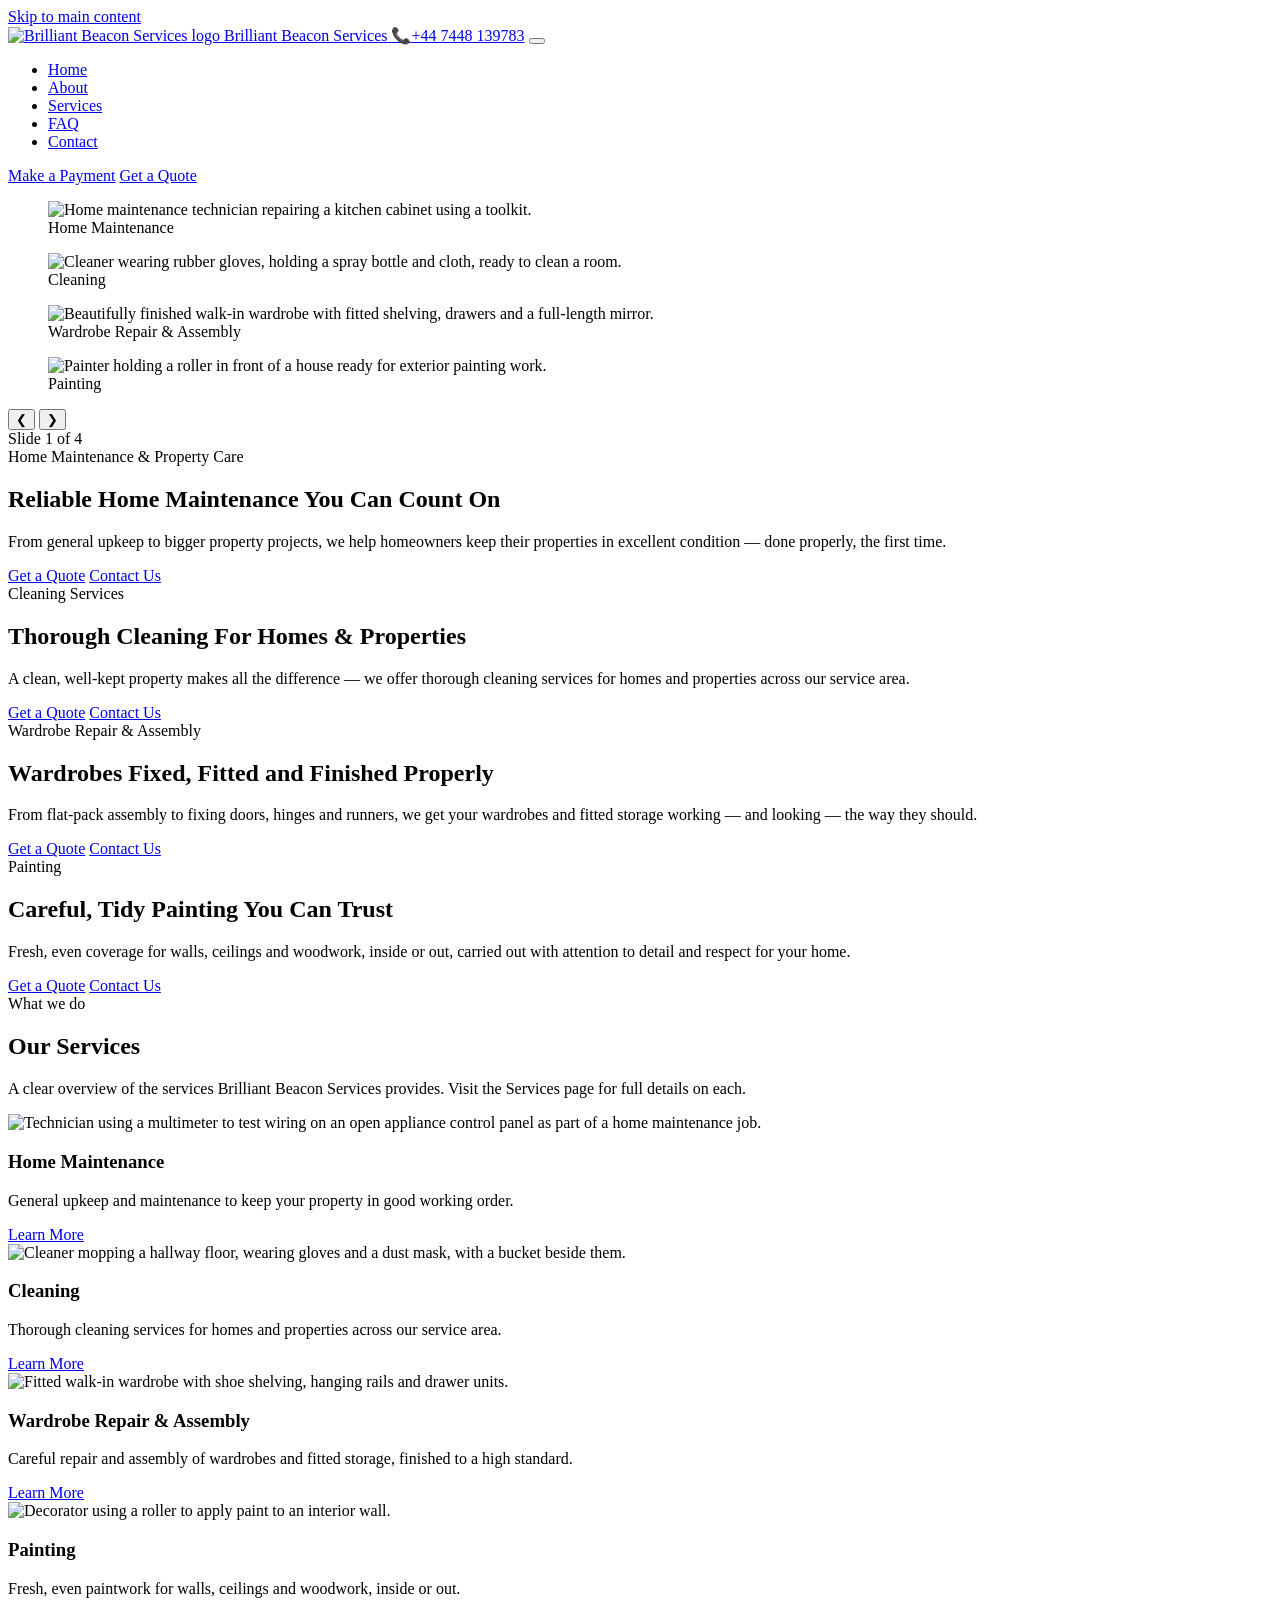
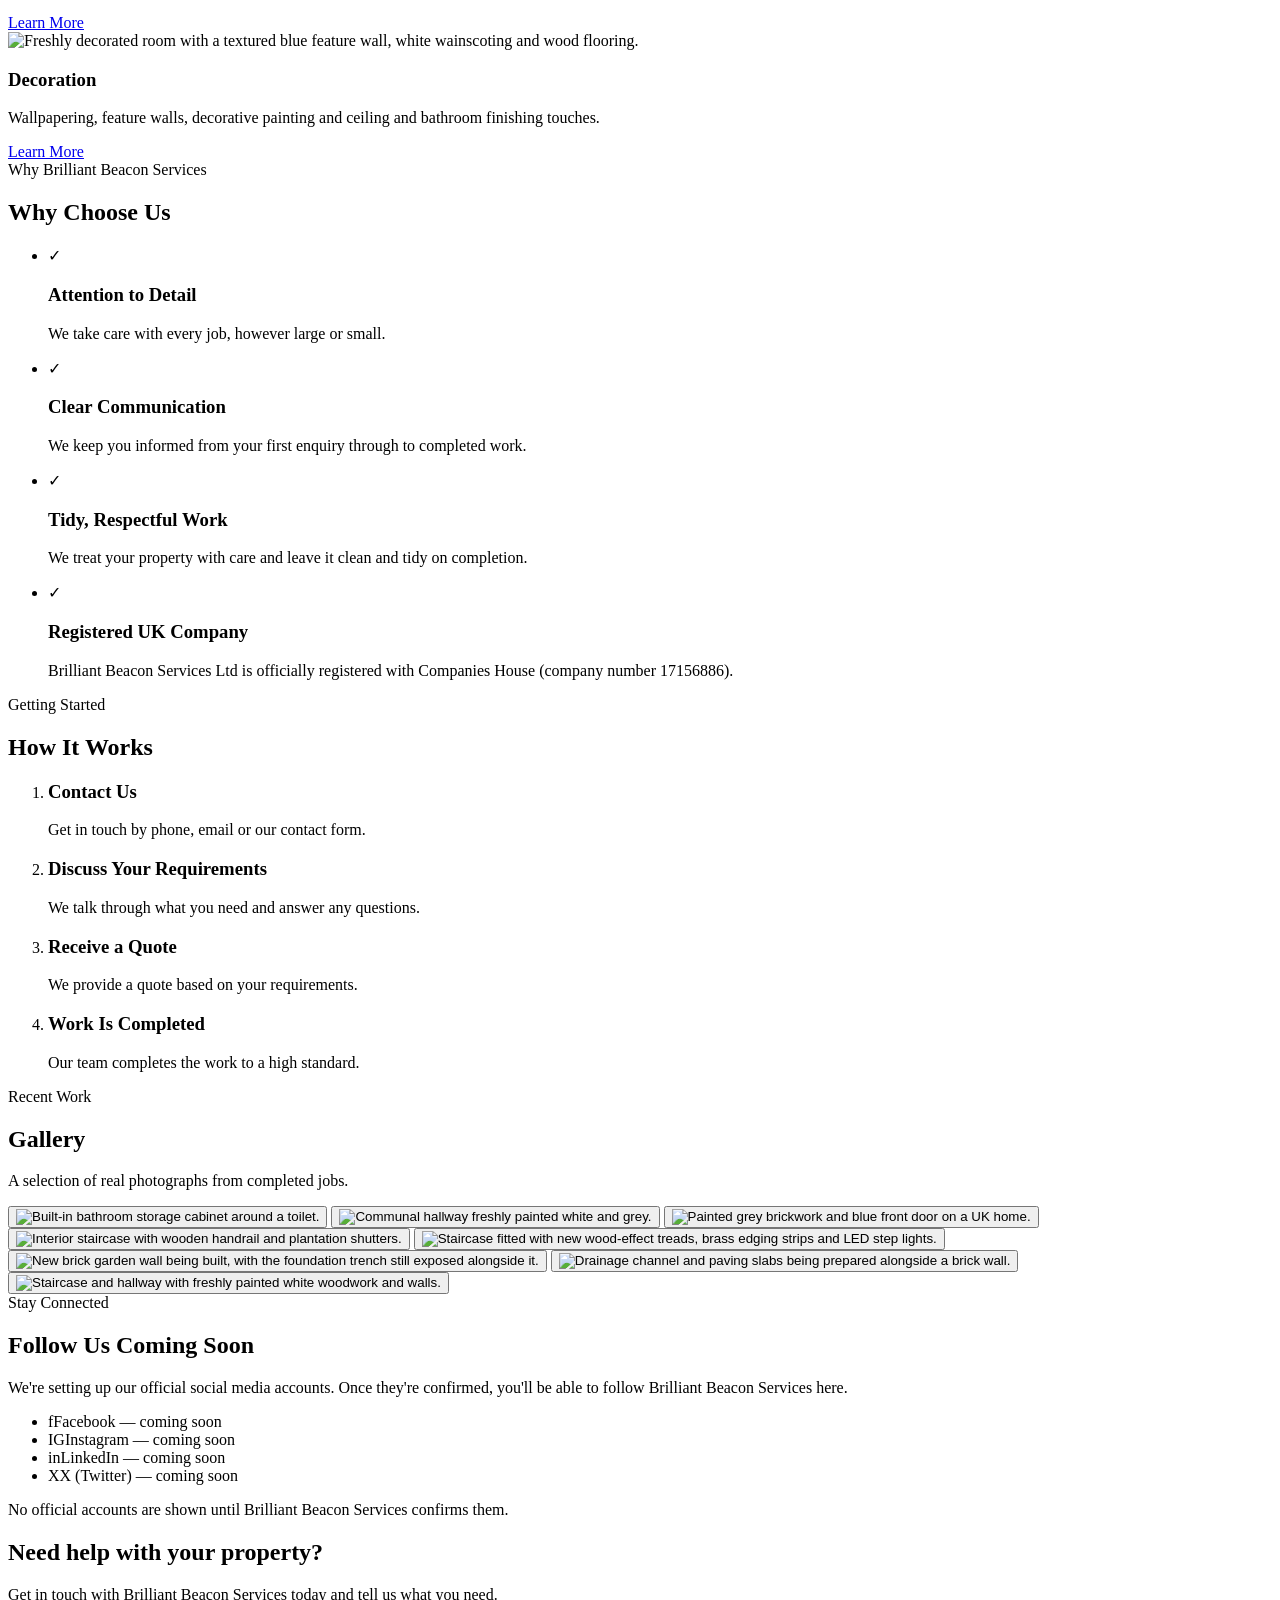
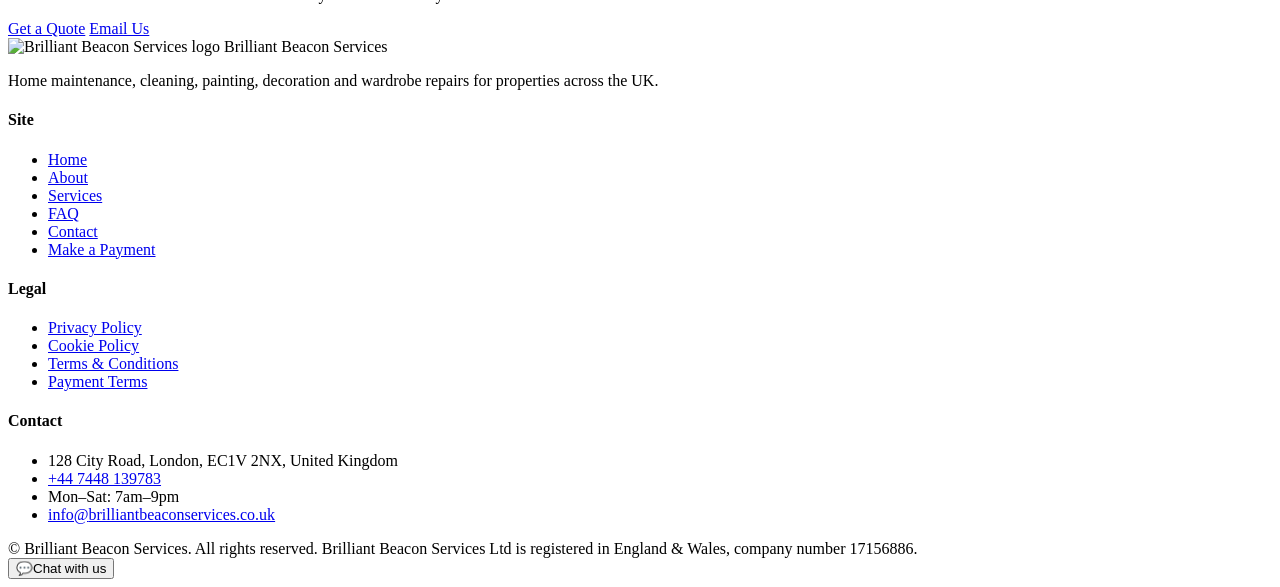
==== index.html @ 02f25c5f "Add files via upload" ====
<!DOCTYPE html>
<html lang="en-GB">
<head>
<meta charset="UTF-8">
<meta name="viewport" content="width=device-width, initial-scale=1.0, viewport-fit=cover">
<title>Brilliant Beacon Services | Home Maintenance, Cleaning, Painting &amp; More</title>
<meta name="description" content="Brilliant Beacon Services provides home maintenance, cleaning, painting, decoration and wardrobe repair &amp; assembly for properties across the UK. Get a free quote today.">
<link rel="canonical" href="https://brilliantbeaconservices.co.uk/">

<!-- Open Graph -->
<meta property="og:type" content="website">
<meta property="og:site_name" content="Brilliant Beacon Services">
<meta property="og:title" content="Brilliant Beacon Services | Home Maintenance, Cleaning, Painting & More">
<meta property="og:description" content="Home maintenance, cleaning, painting, decoration and wardrobe repair & assembly for properties across the UK. Get a free quote today.">
<meta property="og:url" content="https://brilliantbeaconservices.co.uk/">
<meta property="og:image" content="https://brilliantbeaconservices.co.uk/images/logo/brilliant-beacon-logo.jpg">
<meta name="twitter:card" content="summary_large_image">

<link rel="icon" href="images/logo/brilliant-beacon-logo.jpg">

<!-- Fonts: Montserrat for headings/buttons, Lato for body text -->
<link rel="preconnect" href="https://fonts.googleapis.com">
<link rel="preconnect" href="https://fonts.gstatic.com" crossorigin>
<link href="https://fonts.googleapis.com/css2?family=Montserrat:wght@600;700&family=Lato:wght@400;700&display=swap" rel="stylesheet">

<link rel="stylesheet" href="css/style.css">
<link rel="stylesheet" href="css/responsive.css">

<!-- Structured data: LocalBusiness. -->
<script type="application/ld+json">
{
  "@context": "https://schema.org",
  "@type": "HomeAndConstructionBusiness",
  "name": "Brilliant Beacon Services",
  "legalName": "Brilliant Beacon Services Ltd",
  "url": "https://brilliantbeaconservices.co.uk/",
  "logo": "https://brilliantbeaconservices.co.uk/images/logo/brilliant-beacon-logo.jpg",
  "email": "info@brilliantbeaconservices.co.uk",
  "telephone": "+447448139783",
  "areaServed": "United Kingdom",
  "address": {
    "@type": "PostalAddress",
    "streetAddress": "128 City Road",
    "addressLocality": "London",
    "postalCode": "EC1V 2NX",
    "addressCountry": "GB"
  },
  "openingHoursSpecification": {
    "@type": "OpeningHoursSpecification",
    "dayOfWeek": ["Monday", "Tuesday", "Wednesday", "Thursday", "Friday", "Saturday"],
    "opens": "07:00",
    "closes": "21:00"
  }
}
</script>

<!-- Plausible Analytics: cookie-free, no personal data collected, no consent banner required under UK PECR/GDPR. -->
<script defer data-domain="brilliantbeaconservices.co.uk" src="https://plausible.io/js/script.js"></script>
</head>
<body>
<a class="skip-link" href="#main">Skip to main content</a>

<header class="site-header">
  <div class="container header-inner">
    <a class="brand" href="index.html">
      <img src="images/logo/brilliant-beacon-logo-header.png" alt="Brilliant Beacon Services logo">
      <span class="visually-hidden">Brilliant Beacon Services</span>
    </a>

    <a class="header-phone" href="tel:+447448139783" aria-label="Call Brilliant Beacon Services on +44 7448 139783"><span class="header-phone-icon" aria-hidden="true">📞</span><span class="header-phone-text">+44 7448 139783</span></a>

    <button class="nav-toggle" aria-expanded="false" aria-controls="main-nav" aria-label="Open menu">
      <span class="bar"></span><span class="bar"></span><span class="bar"></span>
    </button>

    <nav class="main-nav" id="main-nav" aria-label="Primary">
      <ul>
        <li><a href="index.html" aria-current="page">Home</a></li>
        <li><a href="about.html">About</a></li>
        <li><a href="services.html">Services</a></li>
        <li><a href="faq.html">FAQ</a></li>
        <li><a href="contact.html">Contact</a></li>
      </ul>
      <div class="nav-cta">
        <a class="btn btn-secondary on-light btn-sm" href="payment.html">Make a Payment</a>
        <a class="btn btn-primary btn-sm" href="contact.html">Get a Quote</a>
      </div>
    </nav>
  </div>
  <div class="nav-backdrop"></div>
</header>

<main id="main">

  <!-- HERO -->
  <section class="hero hero-fullbleed">
    <div class="hero-slider" id="hero-slider" aria-roledescription="carousel" aria-label="Examples of our work">
      <div class="hero-slides">
        <figure class="hero-slide is-active">
          <img src="images/hero/hero-home-maintenance-cabinet-repair.jpg" alt="Home maintenance technician repairing a kitchen cabinet using a toolkit." style="object-position: center 40%;">
          <figcaption>Home Maintenance</figcaption>
        </figure>
        <figure class="hero-slide">
          <img src="images/services/cleaning-spray-bottle.jpg" alt="Cleaner wearing rubber gloves, holding a spray bottle and cloth, ready to clean a room.">
          <figcaption>Cleaning</figcaption>
        </figure>
        <figure class="hero-slide">
          <img src="images/hero/hero-wardrobe-walkin-closet.jpg" alt="Beautifully finished walk-in wardrobe with fitted shelving, drawers and a full-length mirror.">
          <figcaption>Wardrobe Repair &amp; Assembly</figcaption>
        </figure>
        <figure class="hero-slide">
          <img src="images/hero/hero-painting-roller-house.jpg" alt="Painter holding a roller in front of a house ready for exterior painting work.">
          <figcaption>Painting</figcaption>
        </figure>
      </div>
      <button type="button" class="hero-slider-btn prev" aria-label="Previous slide" aria-controls="hero-slider">&#10094;</button>
      <button type="button" class="hero-slider-btn next" aria-label="Next slide" aria-controls="hero-slider">&#10095;</button>
      <div class="hero-slider-counter" id="hero-slider-counter" aria-live="polite">Slide 1 of 4</div>
      <div class="hero-slider-dots" role="tablist" aria-label="Choose slide"></div>
    </div>
    <div class="hero-overlay"></div>
    <div class="container hero-content">
      <div class="hero-text-slide is-active" data-slide="0">
        <span class="hero-badge">Home Maintenance &amp; Property Care</span>
        <h1>Reliable Home Maintenance You Can Count On</h1>
        <p class="lead">From general upkeep to bigger property projects, we help homeowners keep their properties in excellent condition — done properly, the first time.</p>
        <div class="hero-actions">
          <a class="btn btn-primary" href="contact.html">Get a Quote</a>
          <a class="btn btn-secondary" href="contact.html">Contact Us</a>
        </div>
      </div>
      <div class="hero-text-slide" data-slide="1">
        <span class="hero-badge">Cleaning Services</span>
        <h1>Thorough Cleaning For Homes &amp; Properties</h1>
        <p class="lead">A clean, well-kept property makes all the difference — we offer thorough cleaning services for homes and properties across our service area.</p>
        <div class="hero-actions">
          <a class="btn btn-primary" href="contact.html">Get a Quote</a>
          <a class="btn btn-secondary" href="contact.html">Contact Us</a>
        </div>
      </div>
      <div class="hero-text-slide" data-slide="2">
        <span class="hero-badge">Wardrobe Repair &amp; Assembly</span>
        <h1>Wardrobes Fixed, Fitted and Finished Properly</h1>
        <p class="lead">From flat-pack assembly to fixing doors, hinges and runners, we get your wardrobes and fitted storage working — and looking — the way they should.</p>
        <div class="hero-actions">
          <a class="btn btn-primary" href="contact.html">Get a Quote</a>
          <a class="btn btn-secondary" href="contact.html">Contact Us</a>
        </div>
      </div>
      <div class="hero-text-slide" data-slide="3">
        <span class="hero-badge">Painting</span>
        <h1>Careful, Tidy Painting You Can Trust</h1>
        <p class="lead">Fresh, even coverage for walls, ceilings and woodwork, inside or out, carried out with attention to detail and respect for your home.</p>
        <div class="hero-actions">
          <a class="btn btn-primary" href="contact.html">Get a Quote</a>
          <a class="btn btn-secondary" href="contact.html">Contact Us</a>
        </div>
      </div>
    </div>
  </section>

  <!-- SERVICES -->
  <section id="services">
    <div class="container">
      <div class="section-header">
        <span class="eyebrow">What we do</span>
        <h2>Our Services</h2>
        <p>A clear overview of the services Brilliant Beacon Services provides. Visit the Services page for full details on each.</p>
      </div>

      <div class="grid grid-5">
        <article class="card">
          <div class="card-media"><img src="images/services/home-maintenance-appliance-repair.jpg" alt="Technician using a multimeter to test wiring on an open appliance control panel as part of a home maintenance job."></div>
          <div class="card-body">
            <h3>Home Maintenance</h3>
            <p>General upkeep and maintenance to keep your property in good working order.</p>
            <div class="card-actions">
              <a class="btn btn-secondary on-light btn-sm" href="services.html#home-maintenance">Learn More</a>
            </div>
          </div>
        </article>

        <article class="card">
          <div class="card-media"><img src="images/services/cleaning-hallway-mop.jpg" alt="Cleaner mopping a hallway floor, wearing gloves and a dust mask, with a bucket beside them."></div>
          <div class="card-body">
            <h3>Cleaning</h3>
            <p>Thorough cleaning services for homes and properties across our service area.</p>
            <div class="card-actions">
              <a class="btn btn-secondary on-light btn-sm" href="services.html#cleaning">Learn More</a>
            </div>
          </div>
        </article>

        <article class="card">
          <div class="card-media"><img src="images/services/wardrobe-walkin-closet-shoes-drawers.jpg" alt="Fitted walk-in wardrobe with shoe shelving, hanging rails and drawer units."></div>
          <div class="card-body">
            <h3>Wardrobe Repair &amp; Assembly</h3>
            <p>Careful repair and assembly of wardrobes and fitted storage, finished to a high standard.</p>
            <div class="card-actions">
              <a class="btn btn-secondary on-light btn-sm" href="services.html#wardrobe-repair-assembly">Learn More</a>
            </div>
          </div>
        </article>

        <article class="card">
          <div class="card-media"><img src="images/services/painting-wall-roller.jpg" alt="Decorator using a roller to apply paint to an interior wall."></div>
          <div class="card-body">
            <h3>Painting</h3>
            <p>Fresh, even paintwork for walls, ceilings and woodwork, inside or out.</p>
            <div class="card-actions">
              <a class="btn btn-secondary on-light btn-sm" href="services.html#painting">Learn More</a>
            </div>
          </div>
        </article>

        <article class="card">
          <div class="card-media"><img src="images/services/decoration-blue-accent-wall-room.jpg" alt="Freshly decorated room with a textured blue feature wall, white wainscoting and wood flooring."></div>
          <div class="card-body">
            <h3>Decoration</h3>
            <p>Wallpapering, feature walls, decorative painting and ceiling and bathroom finishing touches.</p>
            <div class="card-actions">
              <a class="btn btn-secondary on-light btn-sm" href="services.html#decoration">Learn More</a>
            </div>
          </div>
        </article>
      </div>
    </div>
  </section>

  <!-- WHY CHOOSE US -->
  <section class="section-alt">
    <div class="container">
      <div class="section-header">
        <span class="eyebrow">Why Brilliant Beacon Services</span>
        <h2>Why Choose Us</h2>
      </div>
      <ul class="feature-list grid grid-2">
        <li class="feature-item">
          <span class="feature-icon" aria-hidden="true">✓</span>
          <div>
            <h3>Attention to Detail</h3>
            <p>We take care with every job, however large or small.</p>
          </div>
        </li>
        <li class="feature-item">
          <span class="feature-icon" aria-hidden="true">✓</span>
          <div>
            <h3>Clear Communication</h3>
            <p>We keep you informed from your first enquiry through to completed work.</p>
          </div>
        </li>
        <li class="feature-item">
          <span class="feature-icon" aria-hidden="true">✓</span>
          <div>
            <h3>Tidy, Respectful Work</h3>
            <p>We treat your property with care and leave it clean and tidy on completion.</p>
          </div>
        </li>
        <li class="feature-item">
          <span class="feature-icon" aria-hidden="true">✓</span>
          <div>
            <h3>Registered UK Company</h3>
            <p>Brilliant Beacon Services Ltd is officially registered with Companies House (company number 17156886).</p>
          </div>
        </li>
      </ul>
    </div>
  </section>

  <!-- HOW IT WORKS -->
  <section>
    <div class="container">
      <div class="section-header">
        <span class="eyebrow">Getting Started</span>
        <h2>How It Works</h2>
      </div>
      <ol class="steps">
        <li class="step"><h3>Contact Us</h3><p>Get in touch by phone, email or our contact form.</p></li>
        <li class="step"><h3>Discuss Your Requirements</h3><p>We talk through what you need and answer any questions.</p></li>
        <li class="step"><h3>Receive a Quote</h3><p>We provide a quote based on your requirements.</p></li>
        <li class="step"><h3>Work Is Completed</h3><p>Our team completes the work to a high standard.</p></li>
      </ol>
    </div>
  </section>

  <!-- GALLERY -->
  <section class="section-alt" id="gallery">
    <div class="container">
      <div class="section-header">
        <span class="eyebrow">Recent Work</span>
        <h2>Gallery</h2>
        <p>A selection of real photographs from completed jobs.</p>
      </div>

      <div class="gallery-grid" id="gallery-grid">
        <button class="gallery-item" data-full="images/services/home-maintenance-bathroom-cabinet.jpg" data-caption="Built-in bathroom cabinetry.">
          <img src="images/services/home-maintenance-bathroom-cabinet.jpg" alt="Built-in bathroom storage cabinet around a toilet." loading="lazy">
        </button>
        <button class="gallery-item" data-full="images/before-after/hallway-after.jpg" data-caption="Communal hallway, freshly painted.">
          <img src="images/before-after/hallway-after.jpg" alt="Communal hallway freshly painted white and grey." loading="lazy">
        </button>
        <button class="gallery-item" data-full="images/gallery/painted-front-door-brickwork.jpg" data-caption="Painted exterior brickwork and front door.">
          <img src="images/gallery/painted-front-door-brickwork.jpg" alt="Painted grey brickwork and blue front door on a UK home." loading="lazy">
        </button>
        <button class="gallery-item" data-full="images/gallery/staircase-interior.jpg" data-caption="Interior staircase.">
          <img src="images/gallery/staircase-interior.jpg" alt="Interior staircase with wooden handrail and plantation shutters." loading="lazy">
        </button>
        <button class="gallery-item" data-full="images/gallery/gallery-staircase-led-lighting.jpg" data-caption="Staircase refit with LED step lighting.">
          <img src="images/gallery/gallery-staircase-led-lighting.jpg" alt="Staircase fitted with new wood-effect treads, brass edging strips and LED step lights." loading="lazy">
        </button>
        <button class="gallery-item" data-full="images/gallery/gallery-brick-wall-construction.jpg" data-caption="New garden brick wall under construction.">
          <img src="images/gallery/gallery-brick-wall-construction.jpg" alt="New brick garden wall being built, with the foundation trench still exposed alongside it." loading="lazy">
        </button>
        <button class="gallery-item" data-full="images/gallery/gallery-drainage-groundworks.jpg" data-caption="Drainage and paving groundworks.">
          <img src="images/gallery/gallery-drainage-groundworks.jpg" alt="Drainage channel and paving slabs being prepared alongside a brick wall." loading="lazy">
        </button>
        <button class="gallery-item" data-full="images/gallery/gallery-staircase-hallway.jpg" data-caption="Freshly painted staircase and hallway.">
          <img src="images/gallery/gallery-staircase-hallway.jpg" alt="Staircase and hallway with freshly painted white woodwork and walls." loading="lazy">
        </button>
      </div>
    </div>
  </section>

  <!-- FOLLOW US -->
  <section id="follow-us">
    <div class="container">
      <div class="section-header">
        <span class="eyebrow">Stay Connected</span>
        <h2>Follow Us <span class="coming-soon-badge">Coming Soon</span></h2>
        <p>We're setting up our official social media accounts. Once they're confirmed, you'll be able to follow Brilliant Beacon Services here.</p>
      </div>
      <ul class="social-links-pending social-links-center" aria-label="Social media accounts, coming soon">
        <li><span class="social-icon-section" aria-hidden="true">f</span><span class="visually-hidden">Facebook — coming soon</span></li>
        <li><span class="social-icon-section" aria-hidden="true">IG</span><span class="visually-hidden">Instagram — coming soon</span></li>
        <li><span class="social-icon-section" aria-hidden="true">in</span><span class="visually-hidden">LinkedIn — coming soon</span></li>
        <li><span class="social-icon-section" aria-hidden="true">X</span><span class="visually-hidden">X (Twitter) — coming soon</span></li>
      </ul>
      <p class="social-links-note social-links-note-center">No official accounts are shown until Brilliant Beacon Services confirms them.</p>
    </div>
  </section>

  <!-- CTA -->
  <section class="section-dark cta-band">
    <div class="container">
      <h2>Need help with your property?</h2>
      <p>Get in touch with Brilliant Beacon Services today and tell us what you need.</p>
      <div class="hero-actions">
        <a class="btn btn-primary" href="contact.html">Get a Quote</a>
        <a class="btn btn-secondary" href="mailto:info@brilliantbeaconservices.co.uk">Email Us</a>
      </div>
    </div>
  </section>

</main>

<footer class="site-footer" id="footer">
  <div class="container">
    <div class="footer-grid">
      <div>
        <div class="footer-brand">
          <img src="images/logo/brilliant-beacon-logo-header.png" alt="Brilliant Beacon Services logo">
          <span>Brilliant Beacon Services</span>
        </div>
        <p>Home maintenance, cleaning, painting, decoration and wardrobe repairs for properties across the UK.</p>
      </div>
      <div>
        <h4>Site</h4>
        <ul>
          <li><a href="index.html">Home</a></li>
          <li><a href="about.html">About</a></li>
          <li><a href="services.html">Services</a></li>
          <li><a href="faq.html">FAQ</a></li>
          <li><a href="contact.html">Contact</a></li>
          <li><a href="payment.html">Make a Payment</a></li>
        </ul>
      </div>
      <div>
        <h4>Legal</h4>
        <ul>
          <li><a href="privacy.html">Privacy Policy</a></li>
          <li><a href="cookies.html">Cookie Policy</a></li>
          <li><a href="terms.html">Terms &amp; Conditions</a></li>
          <li><a href="payment-terms.html">Payment Terms</a></li>
        </ul>
      </div>
      <div>
        <h4>Contact</h4>
        <ul>
          <li class="footer-contact-text">128 City Road, London, EC1V 2NX, United Kingdom</li><li><a href="tel:+447448139783" class="footer-contact-highlight">+44 7448 139783</a></li><li class="footer-contact-text">Mon–Sat: 7am–9pm</li>
          <li><a href="mailto:info@brilliantbeaconservices.co.uk" class="footer-contact-highlight">info@<wbr>brilliantbeaconservices<wbr>.co.uk</a></li>
        </ul>
      </div>
    </div>
    <div class="footer-bottom">
      <span>&copy; <span id="year"></span> Brilliant Beacon Services. All rights reserved.</span>
      <span>Brilliant Beacon Services Ltd is registered in England &amp; Wales, company number 17156886.</span>
    </div>
  </div>
</footer>

<!-- Lightbox -->
<div class="lightbox" id="lightbox" hidden role="dialog" aria-modal="true" aria-label="Image viewer">
  <button class="lightbox-close" id="lightbox-close" aria-label="Close image viewer">&times;</button>
  <button class="lightbox-nav lightbox-prev" id="lightbox-prev" aria-label="Previous image">&larr;</button>
  <div class="lightbox-content">
    <img id="lightbox-img" src="" alt="">
    <p class="lightbox-caption" id="lightbox-caption"></p>
  </div>
  <button class="lightbox-nav lightbox-next" id="lightbox-next" aria-label="Next image">&rarr;</button>
</div>

<!-- Chatbot -->
<button class="chat-launcher" id="chat-launcher" aria-haspopup="dialog" aria-expanded="false" aria-controls="chat-window">
  <span aria-hidden="true">💬</span><span class="label">Chat with us</span>
</button>

<section class="chat-window" id="chat-window" hidden role="dialog" aria-modal="false" aria-labelledby="chat-title">
  <header class="chat-header">
    <strong id="chat-title">Brilliant Beacon Services</strong>
    <div class="chat-header-actions">
      <button id="chat-clear" type="button" aria-label="Clear conversation" title="Clear conversation">🗑</button>
      <button id="chat-close" type="button" aria-label="Close chat">&times;</button>
    </div>
  </header>
  <div class="chat-messages" id="chat-messages" role="log" aria-live="polite">
    <div class="chat-message bot">Hello! 👋 How can we help you today?</div>
  </div>
  <div class="chat-quick-actions">
    <a class="btn btn-secondary on-light btn-sm" href="contact.html">Contact the Team</a>
    <a class="btn btn-secondary on-light btn-sm" href="contact.html">Request a Quote</a>
  </div>
  <form class="chat-input-row" id="chat-form">
    <label for="chat-input" class="visually-hidden">Type your message</label>
    <textarea id="chat-input" rows="1" placeholder="Type your message..." required></textarea>
    <button type="submit" aria-label="Send message">➤</button>
  </form>
  <p class="chat-footer-note">Our assistant uses information about Brilliant Beacon Services only and can't guarantee prices or availability. For anything urgent, please use the Contact page.</p>
</section>

<script src="js/navigation.js" defer></script>
<script src="js/main.js" defer></script>
<script src="js/hero-slider.js" defer></script>
<script src="js/chatbot.js" defer></script>
</body>
</html>
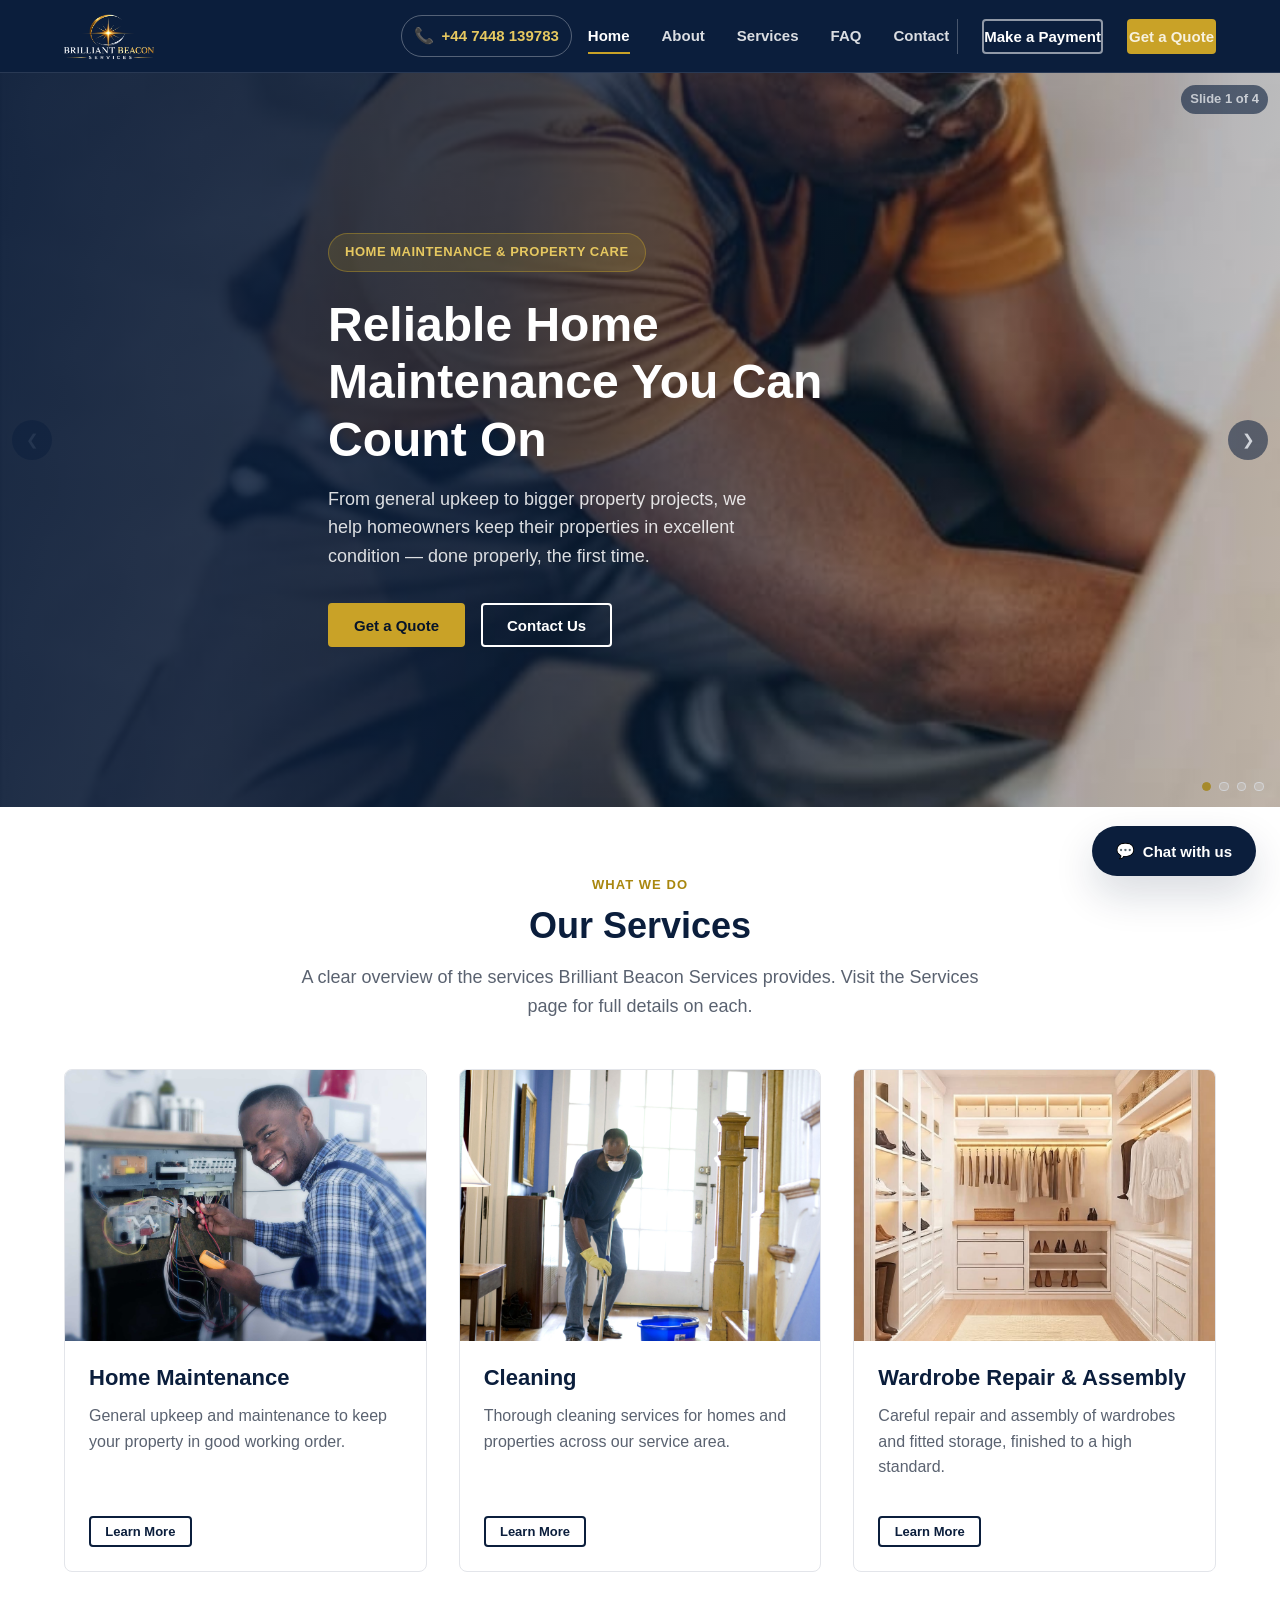
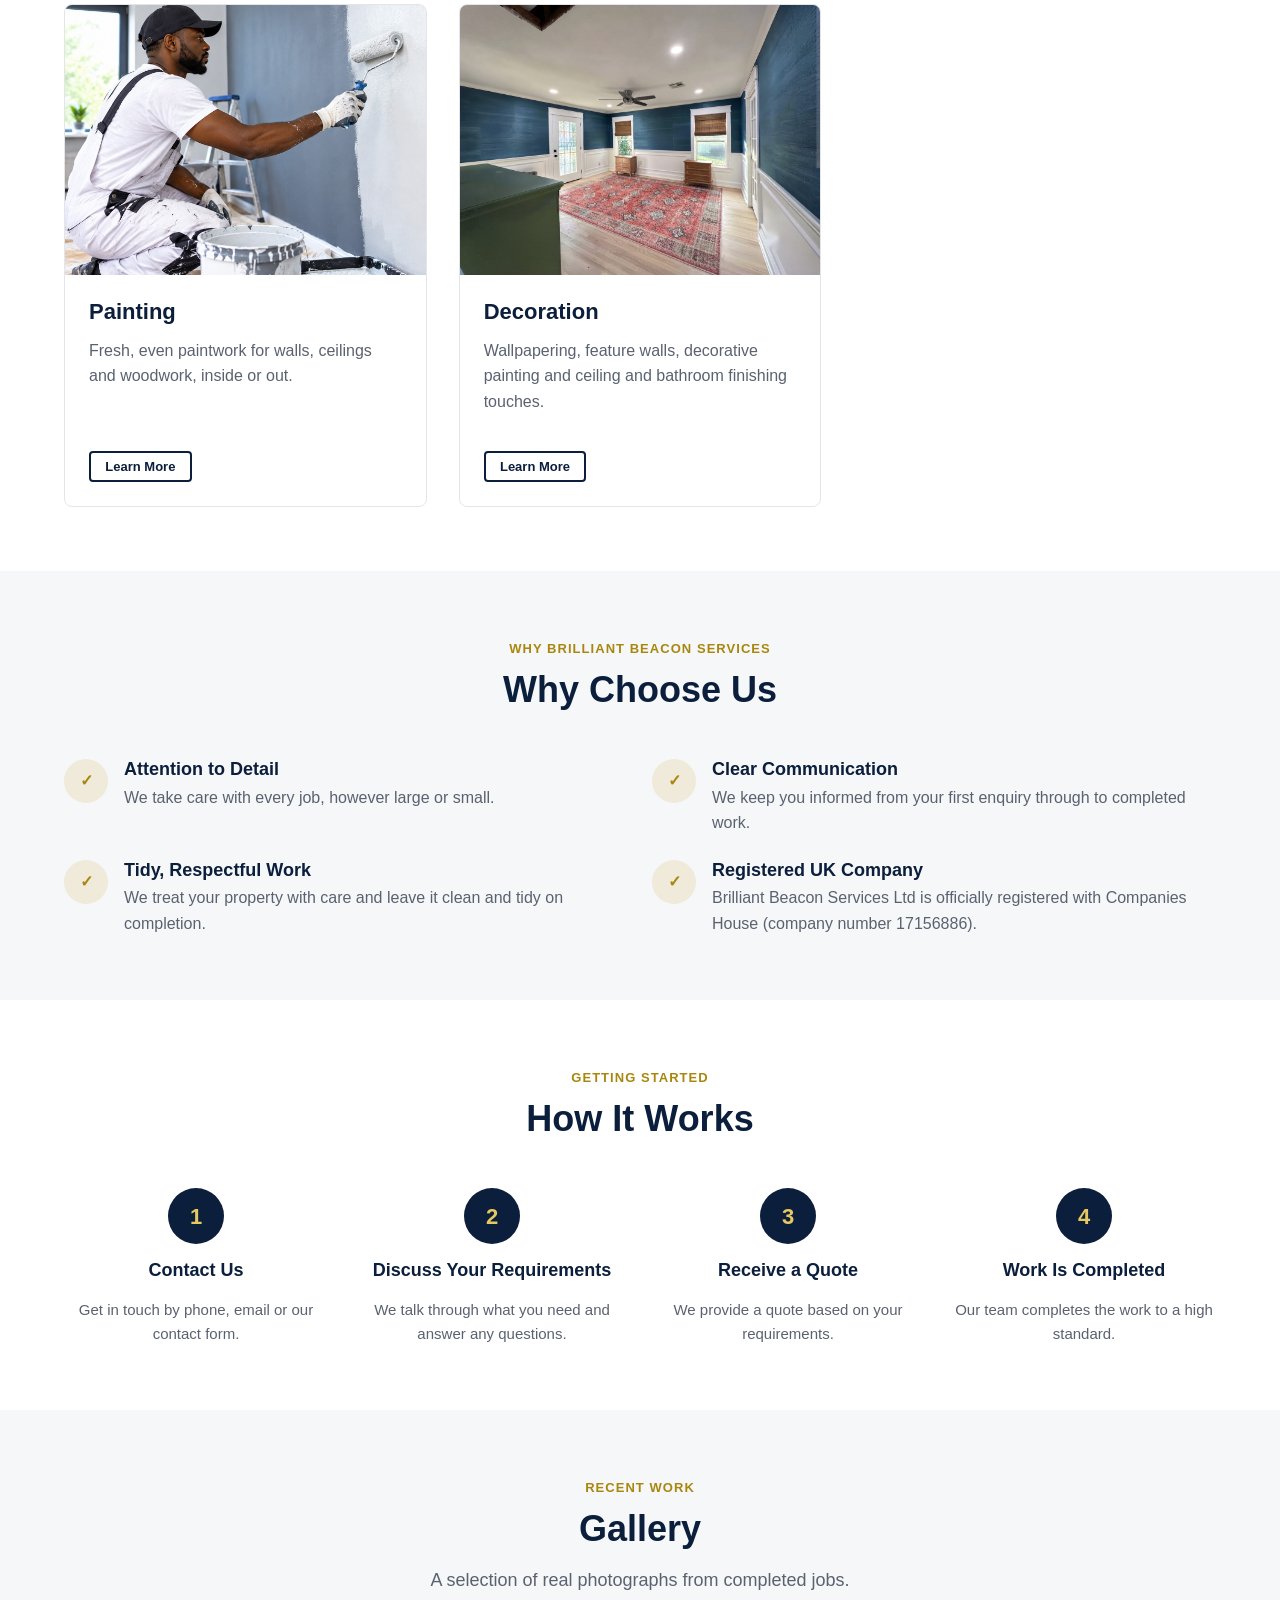
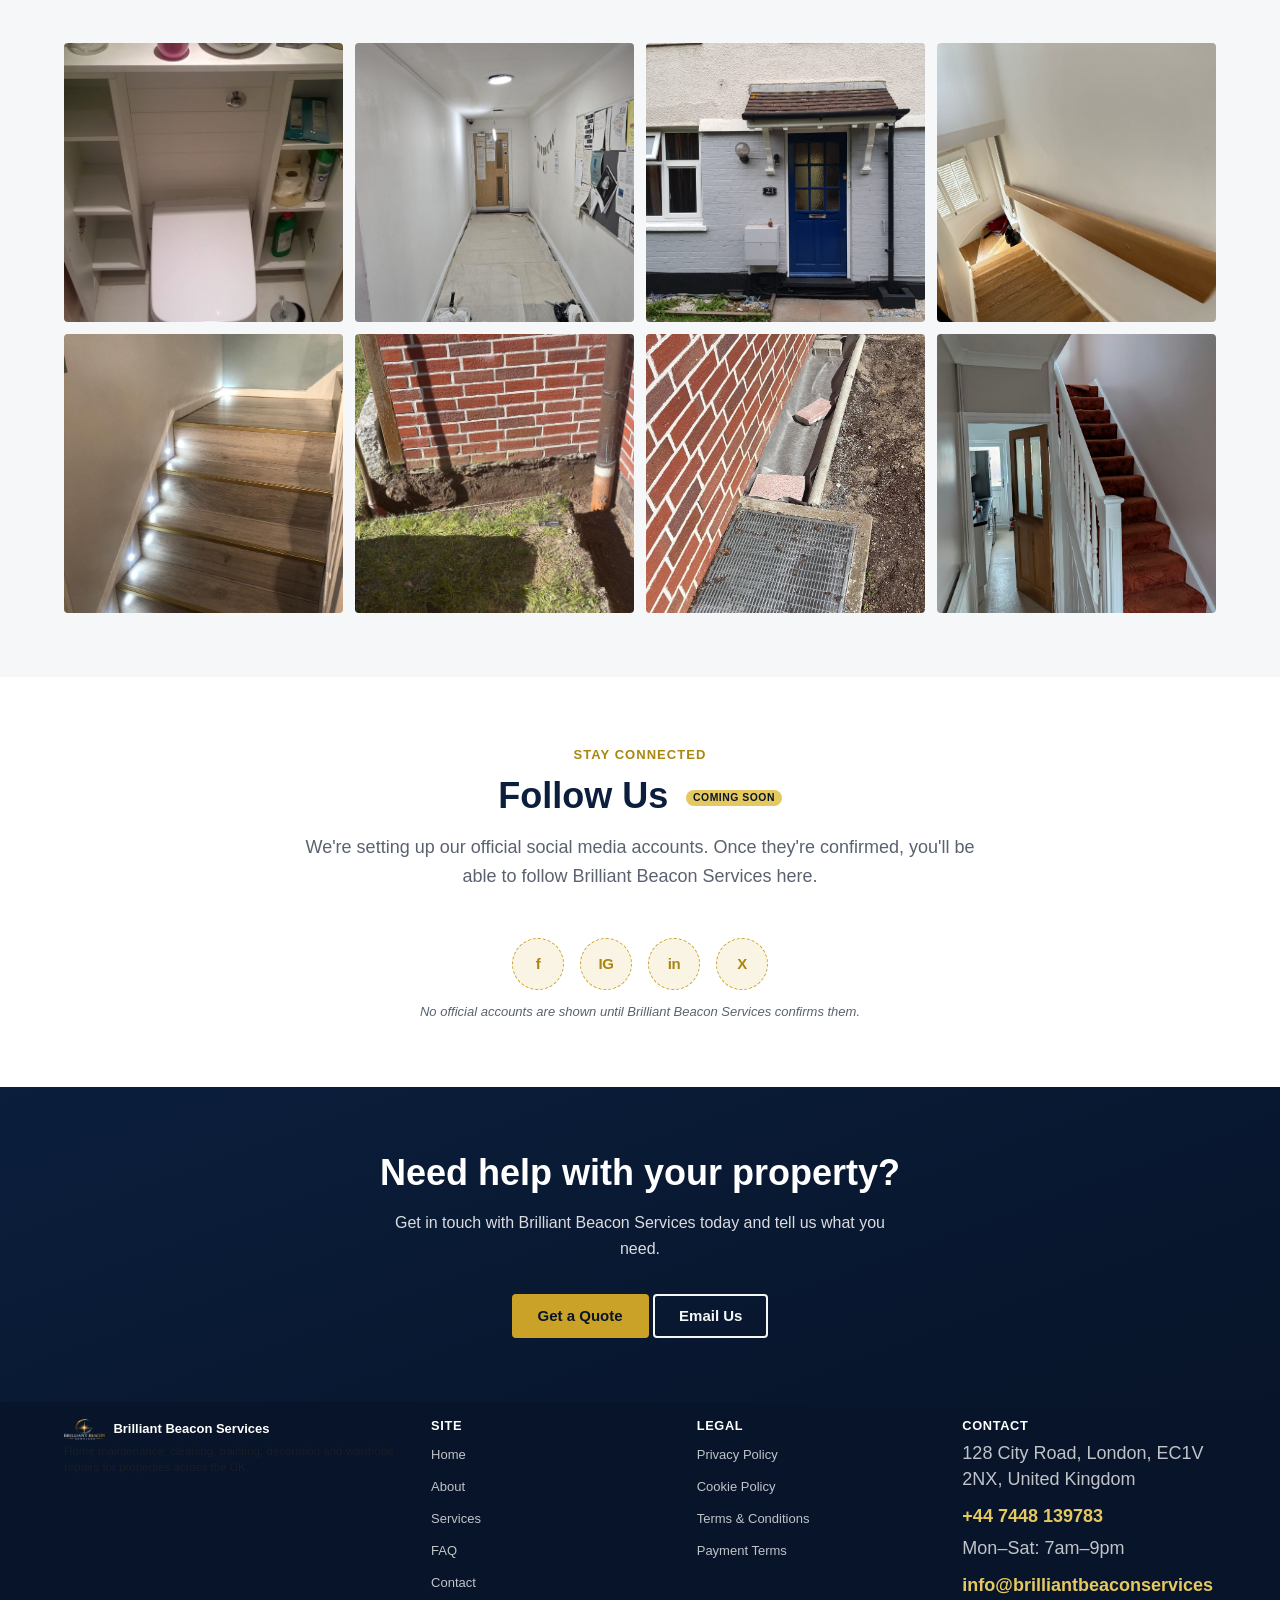
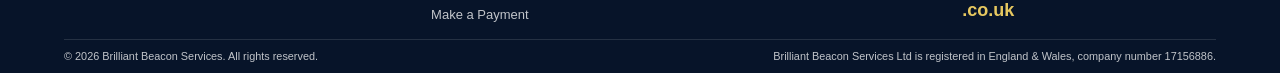
==== commit f324495b: "Add missing css, js, images, and functions folders" ====
--- a/index.html
+++ b/index.html
@@ -1,445 +1,445 @@
-<!DOCTYPE html>
-<html lang="en-GB">
-<head>
-<meta charset="UTF-8">
-<meta name="viewport" content="width=device-width, initial-scale=1.0, viewport-fit=cover">
-<title>Brilliant Beacon Services | Home Maintenance, Cleaning, Painting &amp; More</title>
-<meta name="description" content="Brilliant Beacon Services provides home maintenance, cleaning, painting, decoration and wardrobe repair &amp; assembly for properties across the UK. Get a free quote today.">
-<link rel="canonical" href="https://brilliantbeaconservices.co.uk/">
-
-<!-- Open Graph -->
-<meta property="og:type" content="website">
-<meta property="og:site_name" content="Brilliant Beacon Services">
-<meta property="og:title" content="Brilliant Beacon Services | Home Maintenance, Cleaning, Painting & More">
-<meta property="og:description" content="Home maintenance, cleaning, painting, decoration and wardrobe repair & assembly for properties across the UK. Get a free quote today.">
-<meta property="og:url" content="https://brilliantbeaconservices.co.uk/">
-<meta property="og:image" content="https://brilliantbeaconservices.co.uk/images/logo/brilliant-beacon-logo.jpg">
-<meta name="twitter:card" content="summary_large_image">
-
-<link rel="icon" href="images/logo/brilliant-beacon-logo.jpg">
-
-<!-- Fonts: Montserrat for headings/buttons, Lato for body text -->
-<link rel="preconnect" href="https://fonts.googleapis.com">
-<link rel="preconnect" href="https://fonts.gstatic.com" crossorigin>
-<link href="https://fonts.googleapis.com/css2?family=Montserrat:wght@600;700&family=Lato:wght@400;700&display=swap" rel="stylesheet">
-
-<link rel="stylesheet" href="css/style.css">
-<link rel="stylesheet" href="css/responsive.css">
-
-<!-- Structured data: LocalBusiness. -->
-<script type="application/ld+json">
-{
-  "@context": "https://schema.org",
-  "@type": "HomeAndConstructionBusiness",
-  "name": "Brilliant Beacon Services",
-  "legalName": "Brilliant Beacon Services Ltd",
-  "url": "https://brilliantbeaconservices.co.uk/",
-  "logo": "https://brilliantbeaconservices.co.uk/images/logo/brilliant-beacon-logo.jpg",
-  "email": "info@brilliantbeaconservices.co.uk",
-  "telephone": "+447448139783",
-  "areaServed": "United Kingdom",
-  "address": {
-    "@type": "PostalAddress",
-    "streetAddress": "128 City Road",
-    "addressLocality": "London",
-    "postalCode": "EC1V 2NX",
-    "addressCountry": "GB"
-  },
-  "openingHoursSpecification": {
-    "@type": "OpeningHoursSpecification",
-    "dayOfWeek": ["Monday", "Tuesday", "Wednesday", "Thursday", "Friday", "Saturday"],
-    "opens": "07:00",
-    "closes": "21:00"
-  }
-}
-</script>
-
-<!-- Plausible Analytics: cookie-free, no personal data collected, no consent banner required under UK PECR/GDPR. -->
-<script defer data-domain="brilliantbeaconservices.co.uk" src="https://plausible.io/js/script.js"></script>
-</head>
-<body>
-<a class="skip-link" href="#main">Skip to main content</a>
-
-<header class="site-header">
-  <div class="container header-inner">
-    <a class="brand" href="index.html">
-      <img src="images/logo/brilliant-beacon-logo-header.png" alt="Brilliant Beacon Services logo">
-      <span class="visually-hidden">Brilliant Beacon Services</span>
-    </a>
-
-    <a class="header-phone" href="tel:+447448139783" aria-label="Call Brilliant Beacon Services on +44 7448 139783"><span class="header-phone-icon" aria-hidden="true">📞</span><span class="header-phone-text">+44 7448 139783</span></a>
-
-    <button class="nav-toggle" aria-expanded="false" aria-controls="main-nav" aria-label="Open menu">
-      <span class="bar"></span><span class="bar"></span><span class="bar"></span>
-    </button>
-
-    <nav class="main-nav" id="main-nav" aria-label="Primary">
-      <ul>
-        <li><a href="index.html" aria-current="page">Home</a></li>
-        <li><a href="about.html">About</a></li>
-        <li><a href="services.html">Services</a></li>
-        <li><a href="faq.html">FAQ</a></li>
-        <li><a href="contact.html">Contact</a></li>
-      </ul>
-      <div class="nav-cta">
-        <a class="btn btn-secondary on-light btn-sm" href="payment.html">Make a Payment</a>
-        <a class="btn btn-primary btn-sm" href="contact.html">Get a Quote</a>
-      </div>
-    </nav>
-  </div>
-  <div class="nav-backdrop"></div>
-</header>
-
-<main id="main">
-
-  <!-- HERO -->
-  <section class="hero hero-fullbleed">
-    <div class="hero-slider" id="hero-slider" aria-roledescription="carousel" aria-label="Examples of our work">
-      <div class="hero-slides">
-        <figure class="hero-slide is-active">
-          <img src="images/hero/hero-home-maintenance-cabinet-repair.jpg" alt="Home maintenance technician repairing a kitchen cabinet using a toolkit." style="object-position: center 40%;">
-          <figcaption>Home Maintenance</figcaption>
-        </figure>
-        <figure class="hero-slide">
-          <img src="images/services/cleaning-spray-bottle.jpg" alt="Cleaner wearing rubber gloves, holding a spray bottle and cloth, ready to clean a room.">
-          <figcaption>Cleaning</figcaption>
-        </figure>
-        <figure class="hero-slide">
-          <img src="images/hero/hero-wardrobe-walkin-closet.jpg" alt="Beautifully finished walk-in wardrobe with fitted shelving, drawers and a full-length mirror.">
-          <figcaption>Wardrobe Repair &amp; Assembly</figcaption>
-        </figure>
-        <figure class="hero-slide">
-          <img src="images/hero/hero-painting-roller-house.jpg" alt="Painter holding a roller in front of a house ready for exterior painting work.">
-          <figcaption>Painting</figcaption>
-        </figure>
-      </div>
-      <button type="button" class="hero-slider-btn prev" aria-label="Previous slide" aria-controls="hero-slider">&#10094;</button>
-      <button type="button" class="hero-slider-btn next" aria-label="Next slide" aria-controls="hero-slider">&#10095;</button>
-      <div class="hero-slider-counter" id="hero-slider-counter" aria-live="polite">Slide 1 of 4</div>
-      <div class="hero-slider-dots" role="tablist" aria-label="Choose slide"></div>
-    </div>
-    <div class="hero-overlay"></div>
-    <div class="container hero-content">
-      <div class="hero-text-slide is-active" data-slide="0">
-        <span class="hero-badge">Home Maintenance &amp; Property Care</span>
-        <h1>Reliable Home Maintenance You Can Count On</h1>
-        <p class="lead">From general upkeep to bigger property projects, we help homeowners keep their properties in excellent condition — done properly, the first time.</p>
-        <div class="hero-actions">
-          <a class="btn btn-primary" href="contact.html">Get a Quote</a>
-          <a class="btn btn-secondary" href="contact.html">Contact Us</a>
-        </div>
-      </div>
-      <div class="hero-text-slide" data-slide="1">
-        <span class="hero-badge">Cleaning Services</span>
-        <h1>Thorough Cleaning For Homes &amp; Properties</h1>
-        <p class="lead">A clean, well-kept property makes all the difference — we offer thorough cleaning services for homes and properties across our service area.</p>
-        <div class="hero-actions">
-          <a class="btn btn-primary" href="contact.html">Get a Quote</a>
-          <a class="btn btn-secondary" href="contact.html">Contact Us</a>
-        </div>
-      </div>
-      <div class="hero-text-slide" data-slide="2">
-        <span class="hero-badge">Wardrobe Repair &amp; Assembly</span>
-        <h1>Wardrobes Fixed, Fitted and Finished Properly</h1>
-        <p class="lead">From flat-pack assembly to fixing doors, hinges and runners, we get your wardrobes and fitted storage working — and looking — the way they should.</p>
-        <div class="hero-actions">
-          <a class="btn btn-primary" href="contact.html">Get a Quote</a>
-          <a class="btn btn-secondary" href="contact.html">Contact Us</a>
-        </div>
-      </div>
-      <div class="hero-text-slide" data-slide="3">
-        <span class="hero-badge">Painting</span>
-        <h1>Careful, Tidy Painting You Can Trust</h1>
-        <p class="lead">Fresh, even coverage for walls, ceilings and woodwork, inside or out, carried out with attention to detail and respect for your home.</p>
-        <div class="hero-actions">
-          <a class="btn btn-primary" href="contact.html">Get a Quote</a>
-          <a class="btn btn-secondary" href="contact.html">Contact Us</a>
-        </div>
-      </div>
-    </div>
-  </section>
-
-  <!-- SERVICES -->
-  <section id="services">
-    <div class="container">
-      <div class="section-header">
-        <span class="eyebrow">What we do</span>
-        <h2>Our Services</h2>
-        <p>A clear overview of the services Brilliant Beacon Services provides. Visit the Services page for full details on each.</p>
-      </div>
-
-      <div class="grid grid-5">
-        <article class="card">
-          <div class="card-media"><img src="images/services/home-maintenance-appliance-repair.jpg" alt="Technician using a multimeter to test wiring on an open appliance control panel as part of a home maintenance job."></div>
-          <div class="card-body">
-            <h3>Home Maintenance</h3>
-            <p>General upkeep and maintenance to keep your property in good working order.</p>
-            <div class="card-actions">
-              <a class="btn btn-secondary on-light btn-sm" href="services.html#home-maintenance">Learn More</a>
-            </div>
-          </div>
-        </article>
-
-        <article class="card">
-          <div class="card-media"><img src="images/services/cleaning-hallway-mop.jpg" alt="Cleaner mopping a hallway floor, wearing gloves and a dust mask, with a bucket beside them."></div>
-          <div class="card-body">
-            <h3>Cleaning</h3>
-            <p>Thorough cleaning services for homes and properties across our service area.</p>
-            <div class="card-actions">
-              <a class="btn btn-secondary on-light btn-sm" href="services.html#cleaning">Learn More</a>
-            </div>
-          </div>
-        </article>
-
-        <article class="card">
-          <div class="card-media"><img src="images/services/wardrobe-walkin-closet-shoes-drawers.jpg" alt="Fitted walk-in wardrobe with shoe shelving, hanging rails and drawer units."></div>
-          <div class="card-body">
-            <h3>Wardrobe Repair &amp; Assembly</h3>
-            <p>Careful repair and assembly of wardrobes and fitted storage, finished to a high standard.</p>
-            <div class="card-actions">
-              <a class="btn btn-secondary on-light btn-sm" href="services.html#wardrobe-repair-assembly">Learn More</a>
-            </div>
-          </div>
-        </article>
-
-        <article class="card">
-          <div class="card-media"><img src="images/services/painting-wall-roller.jpg" alt="Decorator using a roller to apply paint to an interior wall."></div>
-          <div class="card-body">
-            <h3>Painting</h3>
-            <p>Fresh, even paintwork for walls, ceilings and woodwork, inside or out.</p>
-            <div class="card-actions">
-              <a class="btn btn-secondary on-light btn-sm" href="services.html#painting">Learn More</a>
-            </div>
-          </div>
-        </article>
-
-        <article class="card">
-          <div class="card-media"><img src="images/services/decoration-blue-accent-wall-room.jpg" alt="Freshly decorated room with a textured blue feature wall, white wainscoting and wood flooring."></div>
-          <div class="card-body">
-            <h3>Decoration</h3>
-            <p>Wallpapering, feature walls, decorative painting and ceiling and bathroom finishing touches.</p>
-            <div class="card-actions">
-              <a class="btn btn-secondary on-light btn-sm" href="services.html#decoration">Learn More</a>
-            </div>
-          </div>
-        </article>
-      </div>
-    </div>
-  </section>
-
-  <!-- WHY CHOOSE US -->
-  <section class="section-alt">
-    <div class="container">
-      <div class="section-header">
-        <span class="eyebrow">Why Brilliant Beacon Services</span>
-        <h2>Why Choose Us</h2>
-      </div>
-      <ul class="feature-list grid grid-2">
-        <li class="feature-item">
-          <span class="feature-icon" aria-hidden="true">✓</span>
-          <div>
-            <h3>Attention to Detail</h3>
-            <p>We take care with every job, however large or small.</p>
-          </div>
-        </li>
-        <li class="feature-item">
-          <span class="feature-icon" aria-hidden="true">✓</span>
-          <div>
-            <h3>Clear Communication</h3>
-            <p>We keep you informed from your first enquiry through to completed work.</p>
-          </div>
-        </li>
-        <li class="feature-item">
-          <span class="feature-icon" aria-hidden="true">✓</span>
-          <div>
-            <h3>Tidy, Respectful Work</h3>
-            <p>We treat your property with care and leave it clean and tidy on completion.</p>
-          </div>
-        </li>
-        <li class="feature-item">
-          <span class="feature-icon" aria-hidden="true">✓</span>
-          <div>
-            <h3>Registered UK Company</h3>
-            <p>Brilliant Beacon Services Ltd is officially registered with Companies House (company number 17156886).</p>
-          </div>
-        </li>
-      </ul>
-    </div>
-  </section>
-
-  <!-- HOW IT WORKS -->
-  <section>
-    <div class="container">
-      <div class="section-header">
-        <span class="eyebrow">Getting Started</span>
-        <h2>How It Works</h2>
-      </div>
-      <ol class="steps">
-        <li class="step"><h3>Contact Us</h3><p>Get in touch by phone, email or our contact form.</p></li>
-        <li class="step"><h3>Discuss Your Requirements</h3><p>We talk through what you need and answer any questions.</p></li>
-        <li class="step"><h3>Receive a Quote</h3><p>We provide a quote based on your requirements.</p></li>
-        <li class="step"><h3>Work Is Completed</h3><p>Our team completes the work to a high standard.</p></li>
-      </ol>
-    </div>
-  </section>
-
-  <!-- GALLERY -->
-  <section class="section-alt" id="gallery">
-    <div class="container">
-      <div class="section-header">
-        <span class="eyebrow">Recent Work</span>
-        <h2>Gallery</h2>
-        <p>A selection of real photographs from completed jobs.</p>
-      </div>
-
-      <div class="gallery-grid" id="gallery-grid">
-        <button class="gallery-item" data-full="images/services/home-maintenance-bathroom-cabinet.jpg" data-caption="Built-in bathroom cabinetry.">
-          <img src="images/services/home-maintenance-bathroom-cabinet.jpg" alt="Built-in bathroom storage cabinet around a toilet." loading="lazy">
-        </button>
-        <button class="gallery-item" data-full="images/before-after/hallway-after.jpg" data-caption="Communal hallway, freshly painted.">
-          <img src="images/before-after/hallway-after.jpg" alt="Communal hallway freshly painted white and grey." loading="lazy">
-        </button>
-        <button class="gallery-item" data-full="images/gallery/painted-front-door-brickwork.jpg" data-caption="Painted exterior brickwork and front door.">
-          <img src="images/gallery/painted-front-door-brickwork.jpg" alt="Painted grey brickwork and blue front door on a UK home." loading="lazy">
-        </button>
-        <button class="gallery-item" data-full="images/gallery/staircase-interior.jpg" data-caption="Interior staircase.">
-          <img src="images/gallery/staircase-interior.jpg" alt="Interior staircase with wooden handrail and plantation shutters." loading="lazy">
-        </button>
-        <button class="gallery-item" data-full="images/gallery/gallery-staircase-led-lighting.jpg" data-caption="Staircase refit with LED step lighting.">
-          <img src="images/gallery/gallery-staircase-led-lighting.jpg" alt="Staircase fitted with new wood-effect treads, brass edging strips and LED step lights." loading="lazy">
-        </button>
-        <button class="gallery-item" data-full="images/gallery/gallery-brick-wall-construction.jpg" data-caption="New garden brick wall under construction.">
-          <img src="images/gallery/gallery-brick-wall-construction.jpg" alt="New brick garden wall being built, with the foundation trench still exposed alongside it." loading="lazy">
-        </button>
-        <button class="gallery-item" data-full="images/gallery/gallery-drainage-groundworks.jpg" data-caption="Drainage and paving groundworks.">
-          <img src="images/gallery/gallery-drainage-groundworks.jpg" alt="Drainage channel and paving slabs being prepared alongside a brick wall." loading="lazy">
-        </button>
-        <button class="gallery-item" data-full="images/gallery/gallery-staircase-hallway.jpg" data-caption="Freshly painted staircase and hallway.">
-          <img src="images/gallery/gallery-staircase-hallway.jpg" alt="Staircase and hallway with freshly painted white woodwork and walls." loading="lazy">
-        </button>
-      </div>
-    </div>
-  </section>
-
-  <!-- FOLLOW US -->
-  <section id="follow-us">
-    <div class="container">
-      <div class="section-header">
-        <span class="eyebrow">Stay Connected</span>
-        <h2>Follow Us <span class="coming-soon-badge">Coming Soon</span></h2>
-        <p>We're setting up our official social media accounts. Once they're confirmed, you'll be able to follow Brilliant Beacon Services here.</p>
-      </div>
-      <ul class="social-links-pending social-links-center" aria-label="Social media accounts, coming soon">
-        <li><span class="social-icon-section" aria-hidden="true">f</span><span class="visually-hidden">Facebook — coming soon</span></li>
-        <li><span class="social-icon-section" aria-hidden="true">IG</span><span class="visually-hidden">Instagram — coming soon</span></li>
-        <li><span class="social-icon-section" aria-hidden="true">in</span><span class="visually-hidden">LinkedIn — coming soon</span></li>
-        <li><span class="social-icon-section" aria-hidden="true">X</span><span class="visually-hidden">X (Twitter) — coming soon</span></li>
-      </ul>
-      <p class="social-links-note social-links-note-center">No official accounts are shown until Brilliant Beacon Services confirms them.</p>
-    </div>
-  </section>
-
-  <!-- CTA -->
-  <section class="section-dark cta-band">
-    <div class="container">
-      <h2>Need help with your property?</h2>
-      <p>Get in touch with Brilliant Beacon Services today and tell us what you need.</p>
-      <div class="hero-actions">
-        <a class="btn btn-primary" href="contact.html">Get a Quote</a>
-        <a class="btn btn-secondary" href="mailto:info@brilliantbeaconservices.co.uk">Email Us</a>
-      </div>
-    </div>
-  </section>
-
-</main>
-
-<footer class="site-footer" id="footer">
-  <div class="container">
-    <div class="footer-grid">
-      <div>
-        <div class="footer-brand">
-          <img src="images/logo/brilliant-beacon-logo-header.png" alt="Brilliant Beacon Services logo">
-          <span>Brilliant Beacon Services</span>
-        </div>
-        <p>Home maintenance, cleaning, painting, decoration and wardrobe repairs for properties across the UK.</p>
-      </div>
-      <div>
-        <h4>Site</h4>
-        <ul>
-          <li><a href="index.html">Home</a></li>
-          <li><a href="about.html">About</a></li>
-          <li><a href="services.html">Services</a></li>
-          <li><a href="faq.html">FAQ</a></li>
-          <li><a href="contact.html">Contact</a></li>
-          <li><a href="payment.html">Make a Payment</a></li>
-        </ul>
-      </div>
-      <div>
-        <h4>Legal</h4>
-        <ul>
-          <li><a href="privacy.html">Privacy Policy</a></li>
-          <li><a href="cookies.html">Cookie Policy</a></li>
-          <li><a href="terms.html">Terms &amp; Conditions</a></li>
-          <li><a href="payment-terms.html">Payment Terms</a></li>
-        </ul>
-      </div>
-      <div>
-        <h4>Contact</h4>
-        <ul>
-          <li class="footer-contact-text">128 City Road, London, EC1V 2NX, United Kingdom</li><li><a href="tel:+447448139783" class="footer-contact-highlight">+44 7448 139783</a></li><li class="footer-contact-text">Mon–Sat: 7am–9pm</li>
-          <li><a href="mailto:info@brilliantbeaconservices.co.uk" class="footer-contact-highlight">info@<wbr>brilliantbeaconservices<wbr>.co.uk</a></li>
-        </ul>
-      </div>
-    </div>
-    <div class="footer-bottom">
-      <span>&copy; <span id="year"></span> Brilliant Beacon Services. All rights reserved.</span>
-      <span>Brilliant Beacon Services Ltd is registered in England &amp; Wales, company number 17156886.</span>
-    </div>
-  </div>
-</footer>
-
-<!-- Lightbox -->
-<div class="lightbox" id="lightbox" hidden role="dialog" aria-modal="true" aria-label="Image viewer">
-  <button class="lightbox-close" id="lightbox-close" aria-label="Close image viewer">&times;</button>
-  <button class="lightbox-nav lightbox-prev" id="lightbox-prev" aria-label="Previous image">&larr;</button>
-  <div class="lightbox-content">
-    <img id="lightbox-img" src="" alt="">
-    <p class="lightbox-caption" id="lightbox-caption"></p>
-  </div>
-  <button class="lightbox-nav lightbox-next" id="lightbox-next" aria-label="Next image">&rarr;</button>
-</div>
-
-<!-- Chatbot -->
-<button class="chat-launcher" id="chat-launcher" aria-haspopup="dialog" aria-expanded="false" aria-controls="chat-window">
-  <span aria-hidden="true">💬</span><span class="label">Chat with us</span>
-</button>
-
-<section class="chat-window" id="chat-window" hidden role="dialog" aria-modal="false" aria-labelledby="chat-title">
-  <header class="chat-header">
-    <strong id="chat-title">Brilliant Beacon Services</strong>
-    <div class="chat-header-actions">
-      <button id="chat-clear" type="button" aria-label="Clear conversation" title="Clear conversation">🗑</button>
-      <button id="chat-close" type="button" aria-label="Close chat">&times;</button>
-    </div>
-  </header>
-  <div class="chat-messages" id="chat-messages" role="log" aria-live="polite">
-    <div class="chat-message bot">Hello! 👋 How can we help you today?</div>
-  </div>
-  <div class="chat-quick-actions">
-    <a class="btn btn-secondary on-light btn-sm" href="contact.html">Contact the Team</a>
-    <a class="btn btn-secondary on-light btn-sm" href="contact.html">Request a Quote</a>
-  </div>
-  <form class="chat-input-row" id="chat-form">
-    <label for="chat-input" class="visually-hidden">Type your message</label>
-    <textarea id="chat-input" rows="1" placeholder="Type your message..." required></textarea>
-    <button type="submit" aria-label="Send message">➤</button>
-  </form>
-  <p class="chat-footer-note">Our assistant uses information about Brilliant Beacon Services only and can't guarantee prices or availability. For anything urgent, please use the Contact page.</p>
-</section>
-
-<script src="js/navigation.js" defer></script>
-<script src="js/main.js" defer></script>
-<script src="js/hero-slider.js" defer></script>
-<script src="js/chatbot.js" defer></script>
-</body>
-</html>
+<!DOCTYPE html>
+<html lang="en-GB">
+<head>
+<meta charset="UTF-8">
+<meta name="viewport" content="width=device-width, initial-scale=1.0, viewport-fit=cover">
+<title>Brilliant Beacon Services | Home Maintenance, Cleaning, Painting &amp; More</title>
+<meta name="description" content="Brilliant Beacon Services provides home maintenance, cleaning, painting, decoration and wardrobe repair &amp; assembly for properties across the UK. Get a free quote today.">
+<link rel="canonical" href="https://brilliantbeaconservices.co.uk/">
+
+<!-- Open Graph -->
+<meta property="og:type" content="website">
+<meta property="og:site_name" content="Brilliant Beacon Services">
+<meta property="og:title" content="Brilliant Beacon Services | Home Maintenance, Cleaning, Painting & More">
+<meta property="og:description" content="Home maintenance, cleaning, painting, decoration and wardrobe repair & assembly for properties across the UK. Get a free quote today.">
+<meta property="og:url" content="https://brilliantbeaconservices.co.uk/">
+<meta property="og:image" content="https://brilliantbeaconservices.co.uk/images/logo/brilliant-beacon-logo.jpg">
+<meta name="twitter:card" content="summary_large_image">
+
+<link rel="icon" href="images/logo/brilliant-beacon-logo.jpg">
+
+<!-- Fonts: Montserrat for headings/buttons, Lato for body text -->
+<link rel="preconnect" href="https://fonts.googleapis.com">
+<link rel="preconnect" href="https://fonts.gstatic.com" crossorigin>
+<link href="https://fonts.googleapis.com/css2?family=Montserrat:wght@600;700&family=Lato:wght@400;700&display=swap" rel="stylesheet">
+
+<link rel="stylesheet" href="css/style.css">
+<link rel="stylesheet" href="css/responsive.css">
+
+<!-- Structured data: LocalBusiness. -->
+<script type="application/ld+json">
+{
+  "@context": "https://schema.org",
+  "@type": "HomeAndConstructionBusiness",
+  "name": "Brilliant Beacon Services",
+  "legalName": "Brilliant Beacon Services Ltd",
+  "url": "https://brilliantbeaconservices.co.uk/",
+  "logo": "https://brilliantbeaconservices.co.uk/images/logo/brilliant-beacon-logo.jpg",
+  "email": "info@brilliantbeaconservices.co.uk",
+  "telephone": "+447448139783",
+  "areaServed": "United Kingdom",
+  "address": {
+    "@type": "PostalAddress",
+    "streetAddress": "128 City Road",
+    "addressLocality": "London",
+    "postalCode": "EC1V 2NX",
+    "addressCountry": "GB"
+  },
+  "openingHoursSpecification": {
+    "@type": "OpeningHoursSpecification",
+    "dayOfWeek": ["Monday", "Tuesday", "Wednesday", "Thursday", "Friday", "Saturday"],
+    "opens": "07:00",
+    "closes": "21:00"
+  }
+}
+</script>
+
+<!-- Plausible Analytics: cookie-free, no personal data collected, no consent banner required under UK PECR/GDPR. -->
+<script defer data-domain="brilliantbeaconservices.co.uk" src="https://plausible.io/js/script.js"></script>
+</head>
+<body>
+<a class="skip-link" href="#main">Skip to main content</a>
+
+<header class="site-header">
+  <div class="container header-inner">
+    <a class="brand" href="index.html">
+      <img src="images/logo/brilliant-beacon-logo-header.png" alt="Brilliant Beacon Services logo">
+      <span class="visually-hidden">Brilliant Beacon Services</span>
+    </a>
+
+    <a class="header-phone" href="tel:+447448139783" aria-label="Call Brilliant Beacon Services on +44 7448 139783"><span class="header-phone-icon" aria-hidden="true">📞</span><span class="header-phone-text">+44 7448 139783</span></a>
+
+    <button class="nav-toggle" aria-expanded="false" aria-controls="main-nav" aria-label="Open menu">
+      <span class="bar"></span><span class="bar"></span><span class="bar"></span>
+    </button>
+
+    <nav class="main-nav" id="main-nav" aria-label="Primary">
+      <ul>
+        <li><a href="index.html" aria-current="page">Home</a></li>
+        <li><a href="about.html">About</a></li>
+        <li><a href="services.html">Services</a></li>
+        <li><a href="faq.html">FAQ</a></li>
+        <li><a href="contact.html">Contact</a></li>
+      </ul>
+      <div class="nav-cta">
+        <a class="btn btn-secondary on-light btn-sm" href="payment.html">Make a Payment</a>
+        <a class="btn btn-primary btn-sm" href="contact.html">Get a Quote</a>
+      </div>
+    </nav>
+  </div>
+  <div class="nav-backdrop"></div>
+</header>
+
+<main id="main">
+
+  <!-- HERO -->
+  <section class="hero hero-fullbleed">
+    <div class="hero-slider" id="hero-slider" aria-roledescription="carousel" aria-label="Examples of our work">
+      <div class="hero-slides">
+        <figure class="hero-slide is-active">
+          <img src="images/hero/hero-home-maintenance-cabinet-repair.jpg" alt="Home maintenance technician repairing a kitchen cabinet using a toolkit." style="object-position: center 40%;">
+          <figcaption>Home Maintenance</figcaption>
+        </figure>
+        <figure class="hero-slide">
+          <img src="images/services/cleaning-spray-bottle.jpg" alt="Cleaner wearing rubber gloves, holding a spray bottle and cloth, ready to clean a room.">
+          <figcaption>Cleaning</figcaption>
+        </figure>
+        <figure class="hero-slide">
+          <img src="images/hero/hero-wardrobe-walkin-closet.jpg" alt="Beautifully finished walk-in wardrobe with fitted shelving, drawers and a full-length mirror.">
+          <figcaption>Wardrobe Repair &amp; Assembly</figcaption>
+        </figure>
+        <figure class="hero-slide">
+          <img src="images/hero/hero-painting-roller-house.jpg" alt="Painter holding a roller in front of a house ready for exterior painting work.">
+          <figcaption>Painting</figcaption>
+        </figure>
+      </div>
+      <button type="button" class="hero-slider-btn prev" aria-label="Previous slide" aria-controls="hero-slider">&#10094;</button>
+      <button type="button" class="hero-slider-btn next" aria-label="Next slide" aria-controls="hero-slider">&#10095;</button>
+      <div class="hero-slider-counter" id="hero-slider-counter" aria-live="polite">Slide 1 of 4</div>
+      <div class="hero-slider-dots" role="tablist" aria-label="Choose slide"></div>
+    </div>
+    <div class="hero-overlay"></div>
+    <div class="container hero-content">
+      <div class="hero-text-slide is-active" data-slide="0">
+        <span class="hero-badge">Home Maintenance &amp; Property Care</span>
+        <h1>Reliable Home Maintenance You Can Count On</h1>
+        <p class="lead">From general upkeep to bigger property projects, we help homeowners keep their properties in excellent condition — done properly, the first time.</p>
+        <div class="hero-actions">
+          <a class="btn btn-primary" href="contact.html">Get a Quote</a>
+          <a class="btn btn-secondary" href="contact.html">Contact Us</a>
+        </div>
+      </div>
+      <div class="hero-text-slide" data-slide="1">
+        <span class="hero-badge">Cleaning Services</span>
+        <h1>Thorough Cleaning For Homes &amp; Properties</h1>
+        <p class="lead">A clean, well-kept property makes all the difference — we offer thorough cleaning services for homes and properties across our service area.</p>
+        <div class="hero-actions">
+          <a class="btn btn-primary" href="contact.html">Get a Quote</a>
+          <a class="btn btn-secondary" href="contact.html">Contact Us</a>
+        </div>
+      </div>
+      <div class="hero-text-slide" data-slide="2">
+        <span class="hero-badge">Wardrobe Repair &amp; Assembly</span>
+        <h1>Wardrobes Fixed, Fitted and Finished Properly</h1>
+        <p class="lead">From flat-pack assembly to fixing doors, hinges and runners, we get your wardrobes and fitted storage working — and looking — the way they should.</p>
+        <div class="hero-actions">
+          <a class="btn btn-primary" href="contact.html">Get a Quote</a>
+          <a class="btn btn-secondary" href="contact.html">Contact Us</a>
+        </div>
+      </div>
+      <div class="hero-text-slide" data-slide="3">
+        <span class="hero-badge">Painting</span>
+        <h1>Careful, Tidy Painting You Can Trust</h1>
+        <p class="lead">Fresh, even coverage for walls, ceilings and woodwork, inside or out, carried out with attention to detail and respect for your home.</p>
+        <div class="hero-actions">
+          <a class="btn btn-primary" href="contact.html">Get a Quote</a>
+          <a class="btn btn-secondary" href="contact.html">Contact Us</a>
+        </div>
+      </div>
+    </div>
+  </section>
+
+  <!-- SERVICES -->
+  <section id="services">
+    <div class="container">
+      <div class="section-header">
+        <span class="eyebrow">What we do</span>
+        <h2>Our Services</h2>
+        <p>A clear overview of the services Brilliant Beacon Services provides. Visit the Services page for full details on each.</p>
+      </div>
+
+      <div class="grid grid-5">
+        <article class="card">
+          <div class="card-media"><img src="images/services/home-maintenance-appliance-repair.jpg" alt="Technician using a multimeter to test wiring on an open appliance control panel as part of a home maintenance job."></div>
+          <div class="card-body">
+            <h3>Home Maintenance</h3>
+            <p>General upkeep and maintenance to keep your property in good working order.</p>
+            <div class="card-actions">
+              <a class="btn btn-secondary on-light btn-sm" href="services.html#home-maintenance">Learn More</a>
+            </div>
+          </div>
+        </article>
+
+        <article class="card">
+          <div class="card-media"><img src="images/services/cleaning-hallway-mop.jpg" alt="Cleaner mopping a hallway floor, wearing gloves and a dust mask, with a bucket beside them."></div>
+          <div class="card-body">
+            <h3>Cleaning</h3>
+            <p>Thorough cleaning services for homes and properties across our service area.</p>
+            <div class="card-actions">
+              <a class="btn btn-secondary on-light btn-sm" href="services.html#cleaning">Learn More</a>
+            </div>
+          </div>
+        </article>
+
+        <article class="card">
+          <div class="card-media"><img src="images/services/wardrobe-walkin-closet-shoes-drawers.jpg" alt="Fitted walk-in wardrobe with shoe shelving, hanging rails and drawer units."></div>
+          <div class="card-body">
+            <h3>Wardrobe Repair &amp; Assembly</h3>
+            <p>Careful repair and assembly of wardrobes and fitted storage, finished to a high standard.</p>
+            <div class="card-actions">
+              <a class="btn btn-secondary on-light btn-sm" href="services.html#wardrobe-repair-assembly">Learn More</a>
+            </div>
+          </div>
+        </article>
+
+        <article class="card">
+          <div class="card-media"><img src="images/services/painting-wall-roller.jpg" alt="Decorator using a roller to apply paint to an interior wall."></div>
+          <div class="card-body">
+            <h3>Painting</h3>
+            <p>Fresh, even paintwork for walls, ceilings and woodwork, inside or out.</p>
+            <div class="card-actions">
+              <a class="btn btn-secondary on-light btn-sm" href="services.html#painting">Learn More</a>
+            </div>
+          </div>
+        </article>
+
+        <article class="card">
+          <div class="card-media"><img src="images/services/decoration-blue-accent-wall-room.jpg" alt="Freshly decorated room with a textured blue feature wall, white wainscoting and wood flooring."></div>
+          <div class="card-body">
+            <h3>Decoration</h3>
+            <p>Wallpapering, feature walls, decorative painting and ceiling and bathroom finishing touches.</p>
+            <div class="card-actions">
+              <a class="btn btn-secondary on-light btn-sm" href="services.html#decoration">Learn More</a>
+            </div>
+          </div>
+        </article>
+      </div>
+    </div>
+  </section>
+
+  <!-- WHY CHOOSE US -->
+  <section class="section-alt">
+    <div class="container">
+      <div class="section-header">
+        <span class="eyebrow">Why Brilliant Beacon Services</span>
+        <h2>Why Choose Us</h2>
+      </div>
+      <ul class="feature-list grid grid-2">
+        <li class="feature-item">
+          <span class="feature-icon" aria-hidden="true">✓</span>
+          <div>
+            <h3>Attention to Detail</h3>
+            <p>We take care with every job, however large or small.</p>
+          </div>
+        </li>
+        <li class="feature-item">
+          <span class="feature-icon" aria-hidden="true">✓</span>
+          <div>
+            <h3>Clear Communication</h3>
+            <p>We keep you informed from your first enquiry through to completed work.</p>
+          </div>
+        </li>
+        <li class="feature-item">
+          <span class="feature-icon" aria-hidden="true">✓</span>
+          <div>
+            <h3>Tidy, Respectful Work</h3>
+            <p>We treat your property with care and leave it clean and tidy on completion.</p>
+          </div>
+        </li>
+        <li class="feature-item">
+          <span class="feature-icon" aria-hidden="true">✓</span>
+          <div>
+            <h3>Registered UK Company</h3>
+            <p>Brilliant Beacon Services Ltd is officially registered with Companies House (company number 17156886).</p>
+          </div>
+        </li>
+      </ul>
+    </div>
+  </section>
+
+  <!-- HOW IT WORKS -->
+  <section>
+    <div class="container">
+      <div class="section-header">
+        <span class="eyebrow">Getting Started</span>
+        <h2>How It Works</h2>
+      </div>
+      <ol class="steps">
+        <li class="step"><h3>Contact Us</h3><p>Get in touch by phone, email or our contact form.</p></li>
+        <li class="step"><h3>Discuss Your Requirements</h3><p>We talk through what you need and answer any questions.</p></li>
+        <li class="step"><h3>Receive a Quote</h3><p>We provide a quote based on your requirements.</p></li>
+        <li class="step"><h3>Work Is Completed</h3><p>Our team completes the work to a high standard.</p></li>
+      </ol>
+    </div>
+  </section>
+
+  <!-- GALLERY -->
+  <section class="section-alt" id="gallery">
+    <div class="container">
+      <div class="section-header">
+        <span class="eyebrow">Recent Work</span>
+        <h2>Gallery</h2>
+        <p>A selection of real photographs from completed jobs.</p>
+      </div>
+
+      <div class="gallery-grid" id="gallery-grid">
+        <button class="gallery-item" data-full="images/services/home-maintenance-bathroom-cabinet.jpg" data-caption="Built-in bathroom cabinetry.">
+          <img src="images/services/home-maintenance-bathroom-cabinet.jpg" alt="Built-in bathroom storage cabinet around a toilet." loading="lazy">
+        </button>
+        <button class="gallery-item" data-full="images/before-after/hallway-after.jpg" data-caption="Communal hallway, freshly painted.">
+          <img src="images/before-after/hallway-after.jpg" alt="Communal hallway freshly painted white and grey." loading="lazy">
+        </button>
+        <button class="gallery-item" data-full="images/gallery/painted-front-door-brickwork.jpg" data-caption="Painted exterior brickwork and front door.">
+          <img src="images/gallery/painted-front-door-brickwork.jpg" alt="Painted grey brickwork and blue front door on a UK home." loading="lazy">
+        </button>
+        <button class="gallery-item" data-full="images/gallery/staircase-interior.jpg" data-caption="Interior staircase.">
+          <img src="images/gallery/staircase-interior.jpg" alt="Interior staircase with wooden handrail and plantation shutters." loading="lazy">
+        </button>
+        <button class="gallery-item" data-full="images/gallery/gallery-staircase-led-lighting.jpg" data-caption="Staircase refit with LED step lighting.">
+          <img src="images/gallery/gallery-staircase-led-lighting.jpg" alt="Staircase fitted with new wood-effect treads, brass edging strips and LED step lights." loading="lazy">
+        </button>
+        <button class="gallery-item" data-full="images/gallery/gallery-brick-wall-construction.jpg" data-caption="New garden brick wall under construction.">
+          <img src="images/gallery/gallery-brick-wall-construction.jpg" alt="New brick garden wall being built, with the foundation trench still exposed alongside it." loading="lazy">
+        </button>
+        <button class="gallery-item" data-full="images/gallery/gallery-drainage-groundworks.jpg" data-caption="Drainage and paving groundworks.">
+          <img src="images/gallery/gallery-drainage-groundworks.jpg" alt="Drainage channel and paving slabs being prepared alongside a brick wall." loading="lazy">
+        </button>
+        <button class="gallery-item" data-full="images/gallery/gallery-staircase-hallway.jpg" data-caption="Freshly painted staircase and hallway.">
+          <img src="images/gallery/gallery-staircase-hallway.jpg" alt="Staircase and hallway with freshly painted white woodwork and walls." loading="lazy">
+        </button>
+      </div>
+    </div>
+  </section>
+
+  <!-- FOLLOW US -->
+  <section id="follow-us">
+    <div class="container">
+      <div class="section-header">
+        <span class="eyebrow">Stay Connected</span>
+        <h2>Follow Us <span class="coming-soon-badge">Coming Soon</span></h2>
+        <p>We're setting up our official social media accounts. Once they're confirmed, you'll be able to follow Brilliant Beacon Services here.</p>
+      </div>
+      <ul class="social-links-pending social-links-center" aria-label="Social media accounts, coming soon">
+        <li><span class="social-icon-section" aria-hidden="true">f</span><span class="visually-hidden">Facebook — coming soon</span></li>
+        <li><span class="social-icon-section" aria-hidden="true">IG</span><span class="visually-hidden">Instagram — coming soon</span></li>
+        <li><span class="social-icon-section" aria-hidden="true">in</span><span class="visually-hidden">LinkedIn — coming soon</span></li>
+        <li><span class="social-icon-section" aria-hidden="true">X</span><span class="visually-hidden">X (Twitter) — coming soon</span></li>
+      </ul>
+      <p class="social-links-note social-links-note-center">No official accounts are shown until Brilliant Beacon Services confirms them.</p>
+    </div>
+  </section>
+
+  <!-- CTA -->
+  <section class="section-dark cta-band">
+    <div class="container">
+      <h2>Need help with your property?</h2>
+      <p>Get in touch with Brilliant Beacon Services today and tell us what you need.</p>
+      <div class="hero-actions">
+        <a class="btn btn-primary" href="contact.html">Get a Quote</a>
+        <a class="btn btn-secondary" href="mailto:info@brilliantbeaconservices.co.uk">Email Us</a>
+      </div>
+    </div>
+  </section>
+
+</main>
+
+<footer class="site-footer" id="footer">
+  <div class="container">
+    <div class="footer-grid">
+      <div>
+        <div class="footer-brand">
+          <img src="images/logo/brilliant-beacon-logo-header.png" alt="Brilliant Beacon Services logo">
+          <span>Brilliant Beacon Services</span>
+        </div>
+        <p>Home maintenance, cleaning, painting, decoration and wardrobe repairs for properties across the UK.</p>
+      </div>
+      <div>
+        <h4>Site</h4>
+        <ul>
+          <li><a href="index.html">Home</a></li>
+          <li><a href="about.html">About</a></li>
+          <li><a href="services.html">Services</a></li>
+          <li><a href="faq.html">FAQ</a></li>
+          <li><a href="contact.html">Contact</a></li>
+          <li><a href="payment.html">Make a Payment</a></li>
+        </ul>
+      </div>
+      <div>
+        <h4>Legal</h4>
+        <ul>
+          <li><a href="privacy.html">Privacy Policy</a></li>
+          <li><a href="cookies.html">Cookie Policy</a></li>
+          <li><a href="terms.html">Terms &amp; Conditions</a></li>
+          <li><a href="payment-terms.html">Payment Terms</a></li>
+        </ul>
+      </div>
+      <div>
+        <h4>Contact</h4>
+        <ul>
+          <li class="footer-contact-text">128 City Road, London, EC1V 2NX, United Kingdom</li><li><a href="tel:+447448139783" class="footer-contact-highlight">+44 7448 139783</a></li><li class="footer-contact-text">Mon–Sat: 7am–9pm</li>
+          <li><a href="mailto:info@brilliantbeaconservices.co.uk" class="footer-contact-highlight">info@<wbr>brilliantbeaconservices<wbr>.co.uk</a></li>
+        </ul>
+      </div>
+    </div>
+    <div class="footer-bottom">
+      <span>&copy; <span id="year"></span> Brilliant Beacon Services. All rights reserved.</span>
+      <span>Brilliant Beacon Services Ltd is registered in England &amp; Wales, company number 17156886.</span>
+    </div>
+  </div>
+</footer>
+
+<!-- Lightbox -->
+<div class="lightbox" id="lightbox" hidden role="dialog" aria-modal="true" aria-label="Image viewer">
+  <button class="lightbox-close" id="lightbox-close" aria-label="Close image viewer">&times;</button>
+  <button class="lightbox-nav lightbox-prev" id="lightbox-prev" aria-label="Previous image">&larr;</button>
+  <div class="lightbox-content">
+    <img id="lightbox-img" src="" alt="">
+    <p class="lightbox-caption" id="lightbox-caption"></p>
+  </div>
+  <button class="lightbox-nav lightbox-next" id="lightbox-next" aria-label="Next image">&rarr;</button>
+</div>
+
+<!-- Chatbot -->
+<button class="chat-launcher" id="chat-launcher" aria-haspopup="dialog" aria-expanded="false" aria-controls="chat-window">
+  <span aria-hidden="true">💬</span><span class="label">Chat with us</span>
+</button>
+
+<section class="chat-window" id="chat-window" hidden role="dialog" aria-modal="false" aria-labelledby="chat-title">
+  <header class="chat-header">
+    <strong id="chat-title">Brilliant Beacon Services</strong>
+    <div class="chat-header-actions">
+      <button id="chat-clear" type="button" aria-label="Clear conversation" title="Clear conversation">🗑</button>
+      <button id="chat-close" type="button" aria-label="Close chat">&times;</button>
+    </div>
+  </header>
+  <div class="chat-messages" id="chat-messages" role="log" aria-live="polite">
+    <div class="chat-message bot">Hello! 👋 How can we help you today?</div>
+  </div>
+  <div class="chat-quick-actions">
+    <a class="btn btn-secondary on-light btn-sm" href="contact.html">Contact the Team</a>
+    <a class="btn btn-secondary on-light btn-sm" href="contact.html">Request a Quote</a>
+  </div>
+  <form class="chat-input-row" id="chat-form">
+    <label for="chat-input" class="visually-hidden">Type your message</label>
+    <textarea id="chat-input" rows="1" placeholder="Type your message..." required></textarea>
+    <button type="submit" aria-label="Send message">➤</button>
+  </form>
+  <p class="chat-footer-note">Our assistant uses information about Brilliant Beacon Services only and can't guarantee prices or availability. For anything urgent, please use the Contact page.</p>
+</section>
+
+<script src="js/navigation.js" defer></script>
+<script src="js/main.js" defer></script>
+<script src="js/hero-slider.js" defer></script>
+<script src="js/chatbot.js" defer></script>
+</body>
+</html>
--- a/css/style.css
+++ b/css/style.css
@@ -0,0 +1,1141 @@
+/* ==========================================================================
+   Brilliant Beacon Services — Design System & Base Styles
+   Colour system derived from the supplied logo (navy + gold).
+   Edit the variables below to restyle the entire site.
+   ========================================================================== */
+
+:root {
+  /* ---- Brand colours (from logo) ---- */
+  --color-primary: #0b1e3c;        /* deep navy — logo background */
+  --color-primary-dark: #071429;   /* darker navy for hover/contrast */
+  --color-primary-light: #16305c;  /* lighter navy for gradients/panels */
+  --color-accent: #c9a227;         /* gold — logo emblem */
+  --color-accent-dark: #a9870f;    /* darker gold for hover states */
+  --color-accent-light: #e6c860;   /* lighter gold for highlights */
+
+  /* ---- Neutral / text colours ---- */
+  --color-text: #1a1e27;
+  --color-text-muted: #5a6270;
+  --color-text-inverse: #f5f6f8;
+  --color-bg: #ffffff;
+  --color-bg-alt: #f6f7f9;
+  --color-bg-dark: var(--color-primary);
+  --color-border: #e3e5ea;
+  --color-border-dark: rgba(255, 255, 255, 0.14);
+
+  /* ---- Feedback colours ---- */
+  --color-success: #1f7a3d;
+  --color-success-bg: #eaf6ee;
+  --color-error: #b3261e;
+  --color-error-bg: #fbeceb;
+
+  /* ---- Typography ---- */
+  --font-heading: "Montserrat", "Helvetica Neue", Arial, sans-serif;
+  --font-body: "Lato", -apple-system, BlinkMacSystemFont, "Segoe UI", Roboto, Helvetica, Arial, sans-serif;
+  --fs-xs: 0.8125rem;
+  --fs-sm: 0.9375rem;
+  --fs-base: 1rem;
+  --fs-md: 1.125rem;
+  --fs-lg: 1.375rem;
+  --fs-xl: 1.75rem;
+  --fs-2xl: 2.25rem;
+  --fs-3xl: 3rem;
+  --lh-tight: 1.2;
+  --lh-normal: 1.6;
+
+  /* ---- Spacing scale ---- */
+  --space-1: 0.25rem;
+  --space-2: 0.5rem;
+  --space-3: 0.75rem;
+  --space-4: 1rem;
+  --space-5: 1.5rem;
+  --space-6: 2rem;
+  --space-7: 3rem;
+  --space-8: 4rem;
+  --space-9: 6rem;
+
+  /* ---- Layout ---- */
+  --container-max: 1200px;
+  --radius-sm: 4px;
+  --radius-md: 8px;
+  --radius-lg: 14px;
+
+  /* ---- Shadows ---- */
+  --shadow-sm: 0 1px 3px rgba(11, 30, 60, 0.08);
+  --shadow-md: 0 6px 20px rgba(11, 30, 60, 0.10);
+  --shadow-lg: 0 18px 40px rgba(11, 30, 60, 0.16);
+
+  /* ---- Motion ---- */
+  --transition-fast: 150ms ease;
+  --transition-base: 250ms ease;
+}
+
+/* ==========================================================================
+   Reset & base
+   ========================================================================== */
+
+*, *::before, *::after { box-sizing: border-box; }
+
+html { scroll-behavior: smooth; }
+
+body {
+  margin: 0;
+  font-family: var(--font-body);
+  font-size: var(--fs-base);
+  line-height: var(--lh-normal);
+  color: var(--color-text);
+  background: var(--color-bg);
+  -webkit-font-smoothing: antialiased;
+}
+
+img { max-width: 100%; display: block; }
+
+a { color: var(--color-primary); text-decoration-color: rgba(11,30,60,0.35); }
+a:hover { text-decoration-color: currentColor; }
+
+h1, h2, h3, h4 {
+  font-family: var(--font-heading);
+  line-height: var(--lh-tight);
+  margin: 0 0 var(--space-4);
+  color: var(--color-primary);
+  font-weight: 700;
+}
+
+h1 { font-size: var(--fs-3xl); }
+h2 { font-size: var(--fs-2xl); }
+h3 { font-size: var(--fs-lg); }
+h4 { font-size: var(--fs-md); }
+
+p { margin: 0 0 var(--space-4); color: var(--color-text); }
+p:last-child { margin-bottom: 0; }
+
+ul, ol { margin: 0 0 var(--space-4); padding-left: 1.25em; }
+
+/* Visible, consistent focus states for accessibility */
+a:focus-visible,
+button:focus-visible,
+input:focus-visible,
+textarea:focus-visible,
+select:focus-visible,
+[tabindex]:focus-visible {
+  outline: 3px solid var(--color-accent);
+  outline-offset: 2px;
+}
+
+.skip-link {
+  position: absolute;
+  left: -9999px;
+  top: 0;
+  background: var(--color-primary);
+  color: #fff;
+  padding: var(--space-3) var(--space-5);
+  z-index: 2000;
+  border-radius: 0 0 var(--radius-sm) 0;
+}
+.skip-link:focus { left: 0; }
+
+.visually-hidden {
+  position: absolute !important;
+  width: 1px; height: 1px;
+  padding: 0; margin: -1px;
+  overflow: hidden;
+  clip: rect(0,0,0,0);
+  white-space: nowrap; border: 0;
+}
+
+.container {
+  width: 100%;
+  max-width: var(--container-max);
+  margin-inline: auto;
+  padding-inline: var(--space-5);
+}
+
+section { padding-block: var(--space-8); }
+.section-alt { background: var(--color-bg-alt); }
+.section-dark {
+  background: linear-gradient(160deg, var(--color-primary) 0%, var(--color-primary-dark) 100%);
+  color: var(--color-text-inverse);
+}
+.section-dark h2, .section-dark h3 { color: #fff; }
+
+.section-header {
+  max-width: 680px;
+  margin: 0 auto var(--space-7);
+  text-align: center;
+}
+.section-header .eyebrow {
+  display: inline-block;
+  color: var(--color-accent-dark);
+  font-weight: 700;
+  letter-spacing: 0.08em;
+  text-transform: uppercase;
+  font-size: var(--fs-xs);
+  margin-bottom: var(--space-2);
+}
+.section-header p { color: var(--color-text-muted); font-size: var(--fs-md); }
+
+/* ==========================================================================
+   Buttons
+   ========================================================================== */
+
+.btn {
+  display: inline-flex;
+  align-items: center;
+  justify-content: center;
+  gap: var(--space-2);
+  padding: 0.85em 1.6em;
+  font-family: var(--font-heading);
+  font-size: var(--fs-sm);
+  font-weight: 600;
+  border-radius: var(--radius-sm);
+  border: 2px solid transparent;
+  cursor: pointer;
+  text-decoration: none;
+  transition: background var(--transition-fast), color var(--transition-fast), border-color var(--transition-fast), transform var(--transition-fast);
+  line-height: 1;
+}
+.btn:hover { transform: translateY(-1px); }
+.btn:active { transform: translateY(0); }
+
+.btn-primary {
+  background: var(--color-accent);
+  border-color: var(--color-accent);
+  color: var(--color-primary-dark);
+}
+.btn-primary:hover { background: var(--color-accent-dark); border-color: var(--color-accent-dark); color: #fff; }
+
+.btn-secondary {
+  background: transparent;
+  border-color: currentColor;
+  color: inherit;
+}
+.btn-secondary:hover { background: rgba(255,255,255,0.12); }
+
+.section:not(.section-dark) .btn-secondary,
+body .btn-secondary.on-light {
+  border-color: var(--color-primary);
+  color: var(--color-primary);
+}
+body .btn-secondary.on-light:hover { background: var(--color-primary); color: #fff; }
+
+.btn-block { width: 100%; }
+.btn-sm { padding: 0.55em 1.1em; font-size: var(--fs-xs); }
+
+/* ==========================================================================
+   Header & Navigation
+   ========================================================================== */
+
+.site-header {
+  position: sticky;
+  top: 0;
+  z-index: 900;
+  background: var(--color-primary);
+  border-bottom: 1px solid rgba(255,255,255,0.12);
+}
+
+.header-inner {
+  display: flex;
+  align-items: center;
+  justify-content: flex-start;
+  gap: var(--space-4);
+  padding-block: var(--space-3);
+}
+
+.brand {
+  display: flex;
+  align-items: center;
+  gap: var(--space-3);
+  text-decoration: none;
+  color: #fff;
+  font-family: var(--font-heading);
+  font-weight: 700;
+  font-size: var(--fs-md);
+}
+.brand img { height: 48px; width: auto; display: block; }
+
+/* Header phone: sits to the right of the logo, grouped with nav/hamburger on the far right */
+.header-phone {
+  display: flex;
+  align-items: center;
+  gap: var(--space-2);
+  margin-left: auto;
+  color: var(--color-accent-light);
+  text-decoration: none;
+  font-family: var(--font-heading);
+  font-weight: 700;
+  font-size: var(--fs-sm);
+  white-space: nowrap;
+  padding: var(--space-2) var(--space-3);
+  border: 1.5px solid rgba(255,255,255,0.3);
+  border-radius: 999px;
+  transition: border-color var(--transition-fast), color var(--transition-fast), background var(--transition-fast);
+}
+.header-phone:hover {
+  border-color: var(--color-accent);
+  color: #fff;
+  background: rgba(255,255,255,0.08);
+}
+.header-phone-icon { font-size: 1rem; line-height: 1; }
+
+.main-nav {
+  display: flex;
+  align-items: center;
+}
+
+.main-nav ul {
+  display: flex;
+  align-items: center;
+  gap: var(--space-6);
+  list-style: none;
+  margin: 0;
+  padding: 0;
+  flex-wrap: nowrap;
+}
+.main-nav a {
+  color: rgba(255,255,255,0.85);
+  text-decoration: none;
+  font-weight: 600;
+  font-size: var(--fs-sm);
+  padding: var(--space-2) 0;
+  border-bottom: 2px solid transparent;
+}
+.main-nav a:hover,
+.main-nav a[aria-current="page"] {
+  color: #fff;
+  border-bottom-color: var(--color-accent);
+}
+
+.nav-cta {
+  display: flex;
+  align-items: center;
+  gap: var(--space-5);
+  padding-left: var(--space-5);
+  margin-left: var(--space-2);
+  border-left: 1px solid rgba(255,255,255,0.25);
+}
+.nav-cta .btn-secondary.on-light {
+  border-color: rgba(255,255,255,0.55);
+  color: #fff;
+}
+.nav-cta .btn-secondary.on-light:hover {
+  background: rgba(255,255,255,0.12);
+  color: #fff;
+}
+
+.nav-toggle {
+  display: none;
+  background: none;
+  border: 2px solid rgba(255,255,255,0.4);
+  border-radius: var(--radius-sm);
+  padding: var(--space-2) var(--space-3);
+  cursor: pointer;
+}
+.nav-toggle .bar {
+  display: block;
+  width: 22px;
+  height: 2px;
+  background: #fff;
+  margin: 4px 0;
+  transition: transform var(--transition-fast), opacity var(--transition-fast);
+}
+.nav-toggle[aria-expanded="true"] .bar:nth-child(1) { transform: translateY(6px) rotate(45deg); }
+.nav-toggle[aria-expanded="true"] .bar:nth-child(2) { opacity: 0; }
+.nav-toggle[aria-expanded="true"] .bar:nth-child(3) { transform: translateY(-6px) rotate(-45deg); }
+
+/* ==========================================================================
+   Hero
+   ========================================================================== */
+
+.hero {
+  position: relative;
+  color: #fff;
+  background: linear-gradient(160deg, var(--color-primary) 0%, var(--color-primary-dark) 100%);
+  overflow: hidden;
+}
+
+/* Full-bleed hero: the slider fills the section as a background,
+   with the headline/CTA overlaid on top of a dark scrim for legibility. */
+.hero-fullbleed {
+  min-height: 560px;
+  display: flex;
+  align-items: center;
+}
+.hero-fullbleed .hero-slider {
+  position: absolute;
+  inset: 0;
+  z-index: 0;
+}
+.hero-fullbleed .hero-slides,
+.hero-fullbleed .hero-slide,
+.hero-fullbleed .hero-slide img {
+  width: 100%;
+  height: 100%;
+}
+.hero-fullbleed .hero-slide img { object-fit: cover; display: block; }
+.hero-fullbleed .hero-slide figcaption { display: none; } /* service name is in the overlaid heading instead */
+.hero-overlay {
+  position: absolute;
+  inset: 0;
+  z-index: 1;
+  background: linear-gradient(100deg, rgba(11,30,60,0.92) 0%, rgba(11,30,60,0.78) 38%, rgba(11,30,60,0.35) 68%, rgba(11,30,60,0.15) 100%);
+}
+.hero-content {
+  position: relative;
+  z-index: 2;
+  padding-block: var(--space-9);
+  max-width: 42rem;
+}
+/* Each hero slide carries its own headline/copy, swapped in sync with the
+   background image so the write-up always matches what's on screen. */
+.hero-text-slide {
+  display: none;
+}
+.hero-text-slide.is-active {
+  display: block;
+  animation: hero-text-fade-in 0.5s ease;
+}
+@keyframes hero-text-fade-in {
+  from { opacity: 0; transform: translateY(6px); }
+  to { opacity: 1; transform: translateY(0); }
+}
+@media (prefers-reduced-motion: reduce) {
+  .hero-text-slide.is-active { animation: none; }
+}
+.hero-fullbleed .hero-slider-btn,
+.hero-fullbleed .hero-slider-counter,
+.hero-fullbleed .hero-slider-dots { z-index: 3; }
+
+.hero h1 { color: #fff; font-size: var(--fs-3xl); margin-bottom: var(--space-4); }
+.hero p.lead { font-size: var(--fs-md); color: rgba(255,255,255,0.85); max-width: 42ch; margin-bottom: var(--space-6); }
+.hero .hero-actions { display: flex; gap: var(--space-4); flex-wrap: wrap; }
+.hero-media {
+  border-radius: var(--radius-lg);
+  overflow: hidden;
+  box-shadow: var(--shadow-lg);
+  aspect-ratio: 4 / 3;
+}
+.hero-media img { width: 100%; height: 100%; object-fit: cover; }
+
+/* ---- Hero slider ---- */
+.hero-slider { position: relative; }
+.hero-slides { position: relative; width: 100%; height: 100%; }
+.hero-slide {
+  position: absolute;
+  inset: 0;
+  margin: 0;
+  opacity: 0;
+  visibility: hidden;
+  transition: opacity var(--transition-slow, 0.5s ease);
+}
+.hero-slide.is-active { position: relative; opacity: 1; visibility: visible; }
+.hero-slide img { width: 100%; height: 100%; object-fit: cover; display: block; }
+.hero-slide figcaption {
+  position: absolute;
+  left: var(--space-4);
+  bottom: var(--space-4);
+  background: rgba(11,30,60,0.75);
+  color: #fff;
+  font-size: var(--fs-xs);
+  font-weight: 700;
+  letter-spacing: 0.04em;
+  text-transform: uppercase;
+  padding: var(--space-2) var(--space-4);
+  border-radius: 999px;
+}
+.hero-slider-btn {
+  position: absolute;
+  top: 50%;
+  transform: translateY(-50%);
+  z-index: 5;
+  width: 2.5rem;
+  height: 2.5rem;
+  border-radius: 50%;
+  border: none;
+  background: rgba(11,30,60,0.55);
+  color: #fff;
+  font-size: var(--fs-sm);
+  cursor: pointer;
+  display: flex;
+  align-items: center;
+  justify-content: center;
+  transition: background var(--transition-base);
+}
+.hero-slider-btn:hover,
+.hero-slider-btn:focus-visible { background: rgba(11,30,60,0.85); }
+.hero-slider-btn.prev { left: var(--space-3); }
+.hero-slider-btn.next { right: var(--space-3); }
+.hero-slider-counter {
+  position: absolute;
+  top: var(--space-3);
+  right: var(--space-3);
+  z-index: 5;
+  background: rgba(11,30,60,0.6);
+  color: #fff;
+  font-size: var(--fs-xs);
+  font-weight: 700;
+  padding: 0.3em 0.7em;
+  border-radius: 999px;
+}
+.hero-slider-dots {
+  position: absolute;
+  bottom: var(--space-4);
+  right: var(--space-4);
+  z-index: 5;
+  display: flex;
+  gap: var(--space-2);
+}
+.hero-slider-dots .dot {
+  width: 0.6rem;
+  height: 0.6rem;
+  border-radius: 50%;
+  border: 1px solid rgba(255,255,255,0.8);
+  background: rgba(255,255,255,0.25);
+  padding: 0;
+  cursor: pointer;
+}
+.hero-slider-dots .dot.is-active { background: var(--color-accent); border-color: var(--color-accent); }
+.hero-badge {
+  display: inline-flex;
+  align-items: center;
+  gap: var(--space-2);
+  background: rgba(201, 162, 39, 0.16);
+  border: 1px solid rgba(201, 162, 39, 0.4);
+  color: var(--color-accent-light);
+  padding: var(--space-2) var(--space-4);
+  border-radius: 999px;
+  font-size: var(--fs-xs);
+  font-weight: 700;
+  letter-spacing: 0.04em;
+  text-transform: uppercase;
+  margin-bottom: var(--space-5);
+}
+
+/* ==========================================================================
+   Cards / Services
+   ========================================================================== */
+
+.grid { display: grid; gap: var(--space-6); }
+.grid-3 { grid-template-columns: repeat(3, 1fr); }
+.grid-4 { grid-template-columns: repeat(4, 1fr); }
+.grid-5 { grid-template-columns: repeat(3, 1fr); }
+.grid-2 { grid-template-columns: repeat(2, 1fr); }
+
+.card {
+  background: var(--color-bg);
+  border: 1px solid var(--color-border);
+  border-radius: var(--radius-md);
+  overflow: hidden;
+  display: flex;
+  flex-direction: column;
+  transition: box-shadow var(--transition-base), transform var(--transition-base);
+}
+.card:hover { box-shadow: var(--shadow-md); transform: translateY(-3px); }
+.card-media { aspect-ratio: 4/3; overflow: hidden; background: var(--color-bg-alt); }
+.card-media img { width: 100%; height: 100%; object-fit: cover; }
+.card-media.placeholder {
+  display: flex; align-items: center; justify-content: center;
+  color: var(--color-text-muted); font-size: var(--fs-xs); text-align: center; padding: var(--space-4);
+}
+.card-body { padding: var(--space-5); display: flex; flex-direction: column; gap: var(--space-3); flex: 1; }
+.card-body h3 { margin-bottom: 0; }
+.card-body p { color: var(--color-text-muted); flex: 1; }
+.card-actions { display: flex; gap: var(--space-3); flex-wrap: wrap; margin-top: var(--space-2); }
+
+/* ==========================================================================
+   Why choose us
+   ========================================================================== */
+
+.feature-list { list-style: none; margin: 0; padding: 0; display: grid; gap: var(--space-5); }
+.feature-item { display: flex; gap: var(--space-4); align-items: flex-start; }
+.feature-icon {
+  flex-shrink: 0;
+  width: 44px; height: 44px;
+  border-radius: 50%;
+  background: rgba(201,162,39,0.15);
+  color: var(--color-accent-dark);
+  display: flex; align-items: center; justify-content: center;
+  font-weight: 700;
+}
+.feature-item h3 { font-size: var(--fs-md); margin-bottom: var(--space-1); }
+.feature-item p { color: var(--color-text-muted); margin: 0; }
+
+/* ==========================================================================
+   How it works
+   ========================================================================== */
+
+.steps {
+  list-style: none;
+  margin: 0; padding: 0;
+  display: grid;
+  grid-template-columns: repeat(4, 1fr);
+  gap: var(--space-6);
+  counter-reset: step;
+}
+.step { text-align: center; position: relative; }
+.step::before {
+  counter-increment: step;
+  content: counter(step);
+  display: flex;
+  align-items: center; justify-content: center;
+  width: 56px; height: 56px;
+  margin: 0 auto var(--space-4);
+  border-radius: 50%;
+  background: var(--color-primary);
+  color: var(--color-accent-light);
+  font-family: var(--font-heading);
+  font-size: var(--fs-lg);
+  font-weight: 700;
+}
+.step h3 { font-size: var(--fs-md); }
+.step p { color: var(--color-text-muted); font-size: var(--fs-sm); }
+
+/* ==========================================================================
+   Gallery & Lightbox
+   ========================================================================== */
+
+.gallery-grid {
+  display: grid;
+  grid-template-columns: repeat(4, 1fr);
+  gap: var(--space-3);
+}
+.gallery-item {
+  border: 0; padding: 0; cursor: zoom-in;
+  background: var(--color-bg-alt);
+  border-radius: var(--radius-sm);
+  overflow: hidden;
+  aspect-ratio: 1 / 1;
+  position: relative;
+}
+.gallery-item img { width: 100%; height: 100%; object-fit: cover; transition: transform var(--transition-base); }
+.gallery-item:hover img { transform: scale(1.05); }
+.gallery-item-caption {
+  position: absolute; bottom: 0; left: 0; right: 0;
+  background: rgba(11,30,60,0.75); color: #fff;
+  font-family: var(--font-heading);
+  font-size: var(--fs-xs); font-weight: 600;
+  padding: var(--space-2) var(--space-3);
+  text-align: left;
+}
+
+.lightbox {
+  position: fixed; inset: 0;
+  background: rgba(7, 20, 41, 0.92);
+  display: flex; align-items: center; justify-content: center;
+  z-index: 1500;
+  padding: var(--space-5);
+}
+.lightbox[hidden] { display: none; }
+.lightbox-content { max-width: min(900px, 92vw); max-height: 86vh; }
+.lightbox-content img { max-height: 78vh; width: auto; margin: 0 auto; border-radius: var(--radius-sm); }
+.lightbox-caption { color: #fff; text-align: center; margin-top: var(--space-3); font-size: var(--fs-sm); }
+.lightbox-close {
+  position: absolute; top: var(--space-5); right: var(--space-5);
+  background: rgba(255,255,255,0.12); color: #fff; border: none;
+  width: 44px; height: 44px; border-radius: 50%; font-size: var(--fs-lg); cursor: pointer;
+}
+.lightbox-nav {
+  position: absolute; top: 50%; transform: translateY(-50%);
+  background: rgba(255,255,255,0.12); color: #fff; border: none;
+  width: 48px; height: 48px; border-radius: 50%; font-size: var(--fs-lg); cursor: pointer;
+}
+.lightbox-prev { left: var(--space-5); }
+.lightbox-next { right: var(--space-5); }
+
+/* ==========================================================================
+   Before / After
+   ========================================================================== */
+
+.before-after-pair,
+.image-pair {
+  display: grid;
+  grid-template-columns: 1fr 1fr;
+  gap: var(--space-3);
+  border-radius: var(--radius-md);
+  overflow: hidden;
+  box-shadow: var(--shadow-sm);
+}
+.before-after-pair figure,
+.image-pair figure { margin: 0; position: relative; }
+.before-after-pair img,
+.image-pair img { aspect-ratio: 4/3; object-fit: cover; width: 100%; }
+.before-after-pair figcaption,
+.image-pair figcaption {
+  position: absolute; bottom: 0; left: 0; right: 0;
+  background: rgba(11,30,60,0.75); color: #fff;
+  font-size: var(--fs-xs); font-weight: 700; text-transform: uppercase; letter-spacing: 0.05em;
+  padding: var(--space-2) var(--space-3);
+}
+
+/* ==========================================================================
+   CTA band
+   ========================================================================== */
+
+.cta-band {
+  text-align: center;
+  padding-block: var(--space-8);
+}
+.cta-band h2 { color: #fff; }
+.cta-band p { color: rgba(255,255,255,0.85); max-width: 56ch; margin-inline: auto; margin-bottom: var(--space-6); }
+.cta-band .hero-actions { justify-content: center; }
+
+/* ==========================================================================
+   Forms
+   ========================================================================== */
+
+.form-field { margin-bottom: var(--space-5); }
+.form-field label {
+  display: block;
+  font-weight: 700;
+  font-size: var(--fs-sm);
+  margin-bottom: var(--space-2);
+}
+.form-field .hint { color: var(--color-text-muted); font-size: var(--fs-xs); margin-top: var(--space-1); }
+.form-field input,
+.form-field select,
+.form-field textarea {
+  width: 100%;
+  padding: 0.75em 0.9em;
+  font: inherit;
+  border: 2px solid var(--color-border);
+  border-radius: var(--radius-sm);
+  background: #fff;
+  color: var(--color-text);
+}
+.form-field input:focus,
+.form-field select:focus,
+.form-field textarea:focus {
+  border-color: var(--color-primary);
+  outline: none;
+}
+.form-field.has-error input,
+.form-field.has-error select,
+.form-field.has-error textarea {
+  border-color: var(--color-error);
+}
+.form-field .error-message {
+  color: var(--color-error);
+  font-size: var(--fs-xs);
+  margin-top: var(--space-1);
+  display: none;
+}
+.form-field.has-error .error-message { display: block; }
+
+.form-status {
+  padding: var(--space-4) var(--space-5);
+  border-radius: var(--radius-sm);
+  margin-bottom: var(--space-5);
+  font-size: var(--fs-sm);
+}
+.form-status[hidden] { display: none; }
+.form-status.success { background: var(--color-success-bg); color: var(--color-success); border: 1px solid rgba(31,122,61,0.3); }
+.form-status.error { background: var(--color-error-bg); color: var(--color-error); border: 1px solid rgba(179,38,30,0.3); }
+.form-status.loading { background: var(--color-bg-alt); color: var(--color-text-muted); border: 1px solid var(--color-border); }
+
+/* Honeypot field — hidden from sighted users and keyboard tab order, but present for basic bot filtering */
+.hp-field { position: absolute; left: -9999px; width: 1px; height: 1px; overflow: hidden; }
+
+/* ==========================================================================
+   FAQ Accordion
+   ========================================================================== */
+
+.faq-categories {
+  display: flex; flex-wrap: wrap; gap: var(--space-2);
+  margin-bottom: var(--space-7);
+  list-style: none; padding: 0;
+}
+.faq-categories button {
+  background: var(--color-bg-alt);
+  border: 1px solid var(--color-border);
+  color: var(--color-text);
+  padding: var(--space-2) var(--space-4);
+  border-radius: 999px;
+  font-family: var(--font-heading);
+  font-size: var(--fs-sm);
+  font-weight: 600;
+  cursor: pointer;
+}
+.faq-categories button[aria-pressed="true"] {
+  background: var(--color-primary);
+  border-color: var(--color-primary);
+  color: #fff;
+}
+
+.faq-group { margin-bottom: var(--space-7); }
+.faq-group h2 { font-size: var(--fs-xl); }
+
+.accordion-item {
+  border-bottom: 1px solid var(--color-border);
+}
+.accordion-trigger {
+  width: 100%;
+  text-align: left;
+  background: none;
+  border: none;
+  padding: var(--space-5) 0;
+  display: flex;
+  align-items: center;
+  justify-content: space-between;
+  gap: var(--space-4);
+  font-size: var(--fs-md);
+  font-weight: 700;
+  font-family: var(--font-heading);
+  color: var(--color-primary);
+  cursor: pointer;
+}
+.accordion-trigger .icon {
+  flex-shrink: 0;
+  width: 28px; height: 28px;
+  border-radius: 50%;
+  border: 2px solid var(--color-accent);
+  display: flex; align-items: center; justify-content: center;
+  color: var(--color-accent-dark);
+  transition: transform var(--transition-fast);
+}
+.accordion-trigger[aria-expanded="true"] .icon { transform: rotate(45deg); }
+.accordion-panel {
+  overflow: hidden;
+  max-height: 0;
+  transition: max-height var(--transition-base) ease;
+}
+.accordion-panel .panel-inner { padding-bottom: var(--space-5); color: var(--color-text-muted); }
+
+/* ==========================================================================
+   Payment page
+   ========================================================================== */
+
+.payment-methods { display: grid; grid-template-columns: repeat(3, 1fr); gap: var(--space-6); }
+.payment-method-card {
+  border: 1px solid var(--color-border);
+  border-radius: var(--radius-md);
+  padding: var(--space-6);
+  display: flex;
+  flex-direction: column;
+  gap: var(--space-4);
+}
+.payment-method-card h3 { display: flex; align-items: center; gap: var(--space-2); }
+.payment-method-card ul { color: var(--color-text-muted); font-size: var(--fs-sm); }
+.bank-details-table { width: 100%; border-collapse: collapse; font-size: var(--fs-sm); }
+.bank-details-table th, .bank-details-table td {
+  text-align: left; padding: var(--space-2) var(--space-3);
+  border-bottom: 1px solid var(--color-border);
+}
+.bank-details-table th { width: 40%; color: var(--color-text-muted); font-weight: 600; }
+
+.placeholder-note {
+  background: #fff7e6;
+  border: 1px dashed var(--color-accent-dark);
+  color: #6b5410;
+  padding: var(--space-3) var(--space-4);
+  border-radius: var(--radius-sm);
+  font-size: var(--fs-xs);
+  font-weight: 700;
+}
+
+.status-panel { text-align: center; padding-block: var(--space-9); }
+.status-icon { font-size: 3rem; margin-bottom: var(--space-4); }
+
+/* ==========================================================================
+   FAQ / chatbot / quote link box
+   ========================================================================== */
+
+.info-box {
+  background: var(--color-bg-alt);
+  border: 1px solid var(--color-border);
+  border-radius: var(--radius-md);
+  padding: var(--space-6);
+}
+
+/* Contact highlight: makes the phone number and email stand out as the primary way to reach us */
+.contact-highlight {
+  margin-bottom: var(--space-4);
+}
+.contact-highlight strong {
+  display: block;
+  color: var(--color-accent-dark);
+  font-family: var(--font-heading);
+  font-weight: 700;
+  font-size: var(--fs-xs);
+  text-transform: uppercase;
+  letter-spacing: 0.06em;
+  margin-bottom: 0.2em;
+}
+.contact-highlight a {
+  display: inline-block;
+  color: var(--color-primary);
+  font-family: var(--font-heading);
+  font-weight: 700;
+  font-size: var(--fs-lg);
+  line-height: 1.3;
+  text-decoration: none;
+  word-break: break-word;
+}
+.contact-highlight a:hover {
+  color: var(--color-accent-dark);
+  text-decoration: underline;
+}
+
+/* Follow Us: social icons pending confirmation of real accounts */
+.coming-soon-badge {
+  display: inline-block;
+  background: var(--color-accent-light);
+  color: var(--color-primary-dark);
+  font-family: var(--font-heading);
+  font-size: 0.65rem;
+  font-weight: 700;
+  text-transform: uppercase;
+  letter-spacing: 0.05em;
+  padding: 0.2em 0.65em;
+  border-radius: 999px;
+  margin-left: var(--space-2);
+  vertical-align: middle;
+}
+.social-links-pending {
+  display: flex;
+  flex-wrap: wrap;
+  gap: var(--space-3);
+  list-style: none;
+  margin: var(--space-4) 0 0;
+  padding: 0;
+}
+.social-icon-pending {
+  display: flex;
+  align-items: center;
+  justify-content: center;
+  width: 44px;
+  height: 44px;
+  border-radius: 50%;
+  background: var(--color-bg);
+  border: 1.5px dashed var(--color-border);
+  color: var(--color-text-muted);
+  font-family: var(--font-heading);
+  font-weight: 700;
+  font-size: var(--fs-sm);
+  letter-spacing: -0.02em;
+  cursor: default;
+  transition: border-color 0.2s ease, color 0.2s ease, transform 0.2s ease;
+}
+.social-icon-pending:hover {
+  border-color: var(--color-accent);
+  border-style: solid;
+  color: var(--color-accent-dark);
+  transform: translateY(-2px);
+}
+.social-links-note {
+  margin-top: var(--space-3);
+  margin-bottom: 0;
+  color: var(--color-text-muted);
+  font-size: var(--fs-xs);
+  font-style: italic;
+}
+/* Modifiers for the standalone home page "Follow Us" section (centered, larger, on-brand) */
+.social-links-center { justify-content: center; gap: var(--space-4); }
+.social-links-note-center { text-align: center; }
+.social-icon-section {
+  display: flex;
+  align-items: center;
+  justify-content: center;
+  width: 52px;
+  height: 52px;
+  border-radius: 50%;
+  background: rgba(201,162,39,0.12);
+  border: 1.5px dashed var(--color-accent);
+  color: var(--color-accent-dark);
+  font-family: var(--font-heading);
+  font-weight: 700;
+  font-size: var(--fs-sm);
+  letter-spacing: -0.02em;
+  cursor: default;
+  transition: background 0.2s ease, transform 0.2s ease, border-style 0.2s ease;
+}
+.social-icon-section:hover {
+  background: rgba(201,162,39,0.22);
+  border-style: solid;
+  transform: translateY(-3px);
+}
+
+/* ==========================================================================
+   Footer
+   ========================================================================== */
+
+.site-footer {
+  background: var(--color-primary-dark);
+  color: rgba(255,255,255,0.75);
+  padding-block: var(--space-4) var(--space-2);
+}
+.footer-grid {
+  display: grid;
+  grid-template-columns: 1.4fr 1fr 1fr 1fr;
+  gap: var(--space-3);
+  margin-bottom: var(--space-3);
+}
+.footer-brand { display: flex; align-items: center; gap: var(--space-2); margin-bottom: var(--space-1); }
+.footer-brand img { height: 22px; }
+.footer-brand span { color: #fff; font-family: var(--font-heading); font-weight: 700; font-size: var(--fs-xs); }
+.site-footer p { margin-bottom: 0; font-size: 0.72rem; line-height: 1.35; }
+.site-footer h4 { color: #fff; font-size: 0.8rem; text-transform: uppercase; letter-spacing: 0.05em; margin-bottom: var(--space-2); }
+.site-footer ul { list-style: none; margin: 0; padding: 0; display: grid; gap: 0.4rem; min-width: 0; }
+.site-footer li { min-width: 0; }
+.site-footer a { color: rgba(255,255,255,0.75); text-decoration: none; font-size: var(--fs-xs); line-height: 1.6; }
+.site-footer a:hover { color: var(--color-accent-light); }
+
+/* Footer contact block: address, phone, hours and email all shown at the same size for a consistent look */
+.footer-contact-text {
+  display: inline-block;
+  font-size: var(--fs-md);
+  line-height: 1.4;
+}
+.site-footer li:has(> .footer-contact-highlight) { margin-top: 0.35rem; }
+.footer-contact-highlight {
+  display: inline-block;
+  max-width: 100%;
+  color: var(--color-accent-light) !important;
+  font-family: var(--font-heading);
+  font-weight: 700;
+  font-size: var(--fs-md) !important;
+  line-height: 1.4 !important;
+  word-break: break-word;
+  overflow-wrap: break-word;
+}
+.footer-contact-highlight:hover { color: #fff !important; text-decoration: underline; }
+.footer-bottom {
+  border-top: 1px solid rgba(255,255,255,0.12);
+  padding-top: var(--space-2);
+  display: flex; justify-content: space-between; flex-wrap: wrap; gap: var(--space-1);
+  font-size: 0.68rem;
+}
+
+/* ==========================================================================
+   Chatbot widget
+   ========================================================================== */
+
+.chat-launcher {
+  position: fixed;
+  bottom: var(--space-5);
+  right: var(--space-5);
+  z-index: 1000;
+  background: var(--color-primary);
+  color: #fff;
+  border: none;
+  border-radius: 999px;
+  padding: var(--space-4) var(--space-5);
+  font-family: var(--font-heading);
+  font-weight: 600;
+  font-size: var(--fs-sm);
+  box-shadow: var(--shadow-lg);
+  cursor: pointer;
+  display: flex; align-items: center; gap: var(--space-2);
+}
+.chat-launcher:hover { background: var(--color-primary-light); }
+
+.chat-window {
+  position: fixed;
+  bottom: calc(var(--space-5) + 64px);
+  right: var(--space-5);
+  width: 360px;
+  max-width: calc(100vw - 2 * var(--space-4));
+  height: 520px;
+  max-height: calc(100vh - 140px);
+  background: #fff;
+  border-radius: var(--radius-lg);
+  box-shadow: var(--shadow-lg);
+  display: flex;
+  flex-direction: column;
+  overflow: hidden;
+  z-index: 1001;
+}
+.chat-window[hidden] { display: none; }
+
+.chat-header {
+  background: var(--color-primary);
+  color: #fff;
+  padding: var(--space-4) var(--space-5);
+  display: flex; align-items: center; justify-content: space-between;
+}
+.chat-header strong { font-family: var(--font-heading); }
+.chat-header-actions { display: flex; gap: var(--space-2); }
+.chat-header button {
+  background: rgba(255,255,255,0.14);
+  border: none; color: #fff;
+  width: 32px; height: 32px; border-radius: 50%;
+  cursor: pointer; font-size: var(--fs-sm);
+}
+
+.chat-messages {
+  flex: 1;
+  overflow-y: auto;
+  padding: var(--space-4);
+  display: flex;
+  flex-direction: column;
+  gap: var(--space-3);
+  background: var(--color-bg-alt);
+}
+.chat-message { max-width: 84%; padding: var(--space-3) var(--space-4); border-radius: var(--radius-md); font-size: var(--fs-sm); line-height: 1.45; }
+.chat-message.bot { background: #fff; border: 1px solid var(--color-border); align-self: flex-start; border-bottom-left-radius: var(--radius-sm); }
+.chat-message.user { background: var(--color-primary); color: #fff; align-self: flex-end; border-bottom-right-radius: var(--radius-sm); }
+.chat-message.system { background: transparent; color: var(--color-text-muted); align-self: center; font-size: var(--fs-xs); text-align: center; max-width: 100%; }
+.chat-message.error { background: var(--color-error-bg); color: var(--color-error); align-self: flex-start; border: 1px solid rgba(179,38,30,0.25); }
+
+.chat-typing { display: inline-flex; gap: 4px; align-self: flex-start; padding: var(--space-3) var(--space-4); }
+.chat-typing span { width: 6px; height: 6px; border-radius: 50%; background: var(--color-text-muted); animation: chat-bounce 1.2s infinite ease-in-out; }
+.chat-typing span:nth-child(2) { animation-delay: 0.15s; }
+.chat-typing span:nth-child(3) { animation-delay: 0.3s; }
+@keyframes chat-bounce { 0%, 80%, 100% { transform: translateY(0); opacity: .5; } 40% { transform: translateY(-4px); opacity: 1; } }
+
+.chat-quick-actions { display: flex; gap: var(--space-2); padding: 0 var(--space-4) var(--space-3); flex-wrap: wrap; background: var(--color-bg-alt); }
+
+.chat-input-row {
+  display: flex; gap: var(--space-2);
+  padding: var(--space-3);
+  border-top: 1px solid var(--color-border);
+  background: #fff;
+}
+.chat-input-row textarea {
+  flex: 1; resize: none; border: 1px solid var(--color-border); border-radius: var(--radius-sm);
+  padding: var(--space-2) var(--space-3); font: inherit; max-height: 90px;
+}
+.chat-input-row button {
+  background: var(--color-primary); color: #fff; border: none; border-radius: var(--radius-sm);
+  width: 44px; cursor: pointer; font-size: var(--fs-md);
+}
+.chat-input-row button:disabled { opacity: 0.5; cursor: not-allowed; }
+
+.chat-footer-note { font-size: 0.6875rem; color: var(--color-text-muted); text-align: center; padding: var(--space-2) var(--space-4); background: var(--color-bg-alt); }
+
+/* ==========================================================================
+   Legal pages
+   ========================================================================== */
+
+.legal-content h2 { margin-top: var(--space-7); font-size: var(--fs-lg); }
+.legal-content h2:first-child { margin-top: 0; }
+.legal-content h3 { margin-top: var(--space-5); font-size: var(--fs-base); color: var(--color-accent-dark); }
+.legal-content p, .legal-content li { color: var(--color-text-muted); }
+.legal-content ul, .legal-content ol { margin-bottom: var(--space-4); }
+.legal-content li { margin-bottom: 0.35em; }
+.legal-meta {
+  background: var(--color-bg-alt);
+  border-left: 4px solid var(--color-accent);
+  padding: var(--space-4) var(--space-5);
+  margin-bottom: var(--space-7);
+  font-size: var(--fs-sm);
+}
+.placeholder-flag {
+  background: #fff7e6;
+  color: #6b5410;
+  padding: 0.1em 0.5em;
+  border-radius: var(--radius-sm);
+  font-weight: 700;
+  font-size: 0.85em;
+}
+
+/* ==========================================================================
+   Breadcrumb / page header
+   ========================================================================== */
+
+.page-header {
+  background: linear-gradient(160deg, var(--color-primary) 0%, var(--color-primary-dark) 100%);
+  color: #fff;
+  padding-block: var(--space-7);
+  text-align: center;
+}
+.page-header h1 { color: #fff; margin-bottom: var(--space-2); }
+.page-header p { color: rgba(255,255,255,0.8); }
--- a/css/responsive.css
+++ b/css/responsive.css
@@ -0,0 +1,131 @@
+/* ==========================================================================
+   Brilliant Beacon Services — Responsive Rules
+   Mobile-first overrides on top of style.css. Breakpoints:
+   1024px (small laptop), 860px (tablet), 600px (large phone), 400px (small phone)
+   ========================================================================== */
+
+/* ---- Laptops / small desktops ---- */
+@media (max-width: 1024px) {
+  .grid-4 { grid-template-columns: repeat(2, 1fr); }
+  .grid-5 { grid-template-columns: repeat(2, 1fr); }
+  .gallery-grid { grid-template-columns: repeat(3, 1fr); }
+  .footer-grid { grid-template-columns: 1.2fr 1fr 1fr; }
+}
+
+/* ---- Tablets ---- */
+@media (max-width: 860px) {
+  :root { --fs-3xl: 2.35rem; --fs-2xl: 1.85rem; --space-9: 4rem; --space-8: 2.75rem; }
+
+  .hero-grid { grid-template-columns: 1fr; padding-block: var(--space-7); }
+  .hero-media { order: -1; }
+  .hero-fullbleed { min-height: 440px; }
+  .hero-content { padding-block: var(--space-7); max-width: 100%; }
+
+  .grid-3 { grid-template-columns: repeat(2, 1fr); }
+  .steps { grid-template-columns: repeat(2, 1fr); row-gap: var(--space-7); }
+  .payment-methods { grid-template-columns: 1fr; }
+  .before-after-pair { grid-template-columns: 1fr; }
+
+  .footer-grid { grid-template-columns: 1fr 1fr; }
+  .footer-grid > div:first-child { grid-column: 1 / -1; margin-bottom: var(--space-3); }
+
+  /* Mobile navigation */
+  .nav-toggle { display: inline-flex; flex-direction: column; align-items: center; justify-content: center; }
+  .main-nav {
+    display: flex;
+    flex-direction: column;
+    align-items: stretch;
+    gap: 0;
+    position: fixed;
+    inset: 0 0 0 auto;
+    top: 0;
+    width: min(320px, 86vw);
+    height: 100vh;
+    background: #fff;
+    box-shadow: var(--shadow-lg);
+    transform: translateX(100%);
+    transition: transform var(--transition-base);
+    padding: var(--space-8) var(--space-6);
+    overflow-y: auto;
+    z-index: 950;
+  }
+  .main-nav.is-open { transform: translateX(0); }
+  .main-nav ul { flex-direction: column; align-items: flex-end; gap: var(--space-2); width: 100%; }
+  .main-nav a { display: block; width: 100%; padding: var(--space-3) 0; color: var(--color-text); text-align: right; }
+  .main-nav a:hover,
+  .main-nav a[aria-current="page"] { color: var(--color-primary); }
+  .main-nav .nav-cta {
+    flex-direction: column;
+    align-items: stretch;
+    width: 100%;
+    margin-top: var(--space-6);
+    margin-left: 0;
+    padding-left: 0;
+    padding-top: var(--space-6);
+    gap: var(--space-4);
+    border-left: none;
+    border-top: 1px solid var(--color-border);
+  }
+  .main-nav .nav-cta .btn { width: 100%; }
+  .main-nav .nav-cta .btn-secondary.on-light { border-color: var(--color-primary); color: var(--color-primary); }
+  .main-nav .nav-cta .btn-secondary.on-light:hover { background: var(--color-primary); color: #fff; }
+
+  .nav-backdrop {
+    display: none;
+    position: fixed; inset: 0; background: rgba(11,30,60,0.45); z-index: 940;
+  }
+  .nav-backdrop.is-open { display: block; }
+
+  .chat-window { width: calc(100vw - 2 * var(--space-4)); right: var(--space-4); left: var(--space-4); }
+}
+
+/* ---- Large phones ---- */
+@media (max-width: 600px) {
+  .container { padding-inline: var(--space-4); }
+  section { padding-block: var(--space-7); }
+
+  /* Collapse the header phone link to an icon-only button to leave room for the hamburger */
+  .header-phone-text { display: none; }
+  .header-phone { padding: var(--space-2); border-radius: 50%; }
+
+  h1 { font-size: 1.85rem; }
+  h2 { font-size: 1.5rem; }
+
+  .contact-highlight a { font-size: var(--fs-md); }
+
+  .grid-3, .grid-4, .grid-5, .grid-2 { grid-template-columns: 1fr; }
+  .gallery-grid { grid-template-columns: repeat(2, 1fr); }
+  .steps { grid-template-columns: 1fr; }
+
+  .hero .hero-actions { flex-direction: column; align-items: stretch; }
+  .hero .hero-actions .btn { width: 100%; }
+  .hero-fullbleed { min-height: 400px; }
+  .hero-overlay { background: linear-gradient(180deg, rgba(11,30,60,0.9) 0%, rgba(11,30,60,0.8) 55%, rgba(11,30,60,0.55) 100%); }
+  .hero-slider-btn { display: none; } /* dots remain as the touch-friendly way to change slides on small screens */
+
+  .footer-grid { grid-template-columns: 1fr 1fr; gap: var(--space-2); }
+  .footer-grid > div:first-child { grid-column: 1 / -1; margin-bottom: var(--space-3); }
+  .footer-bottom { flex-direction: column; align-items: flex-start; gap: 0.25rem; }
+
+  .chat-window {
+    width: calc(100vw - 1.5rem);
+    right: 0.75rem;
+    left: 0.75rem;
+    height: calc(100vh - 120px);
+    bottom: 84px;
+  }
+  .chat-launcher span.label { display: none; }
+}
+
+/* ---- Small phones ---- */
+@media (max-width: 400px) {
+  .gallery-grid { grid-template-columns: repeat(2, 1fr); gap: var(--space-2); }
+  .hero-badge { font-size: 0.6875rem; }
+  .footer-contact-highlight, .footer-contact-text { font-size: var(--fs-sm) !important; }
+}
+
+/* ---- Reduced motion ---- */
+@media (prefers-reduced-motion: reduce) {
+  html { scroll-behavior: auto; }
+  * { animation-duration: 0.01ms !important; animation-iteration-count: 1 !important; transition-duration: 0.01ms !important; }
+}
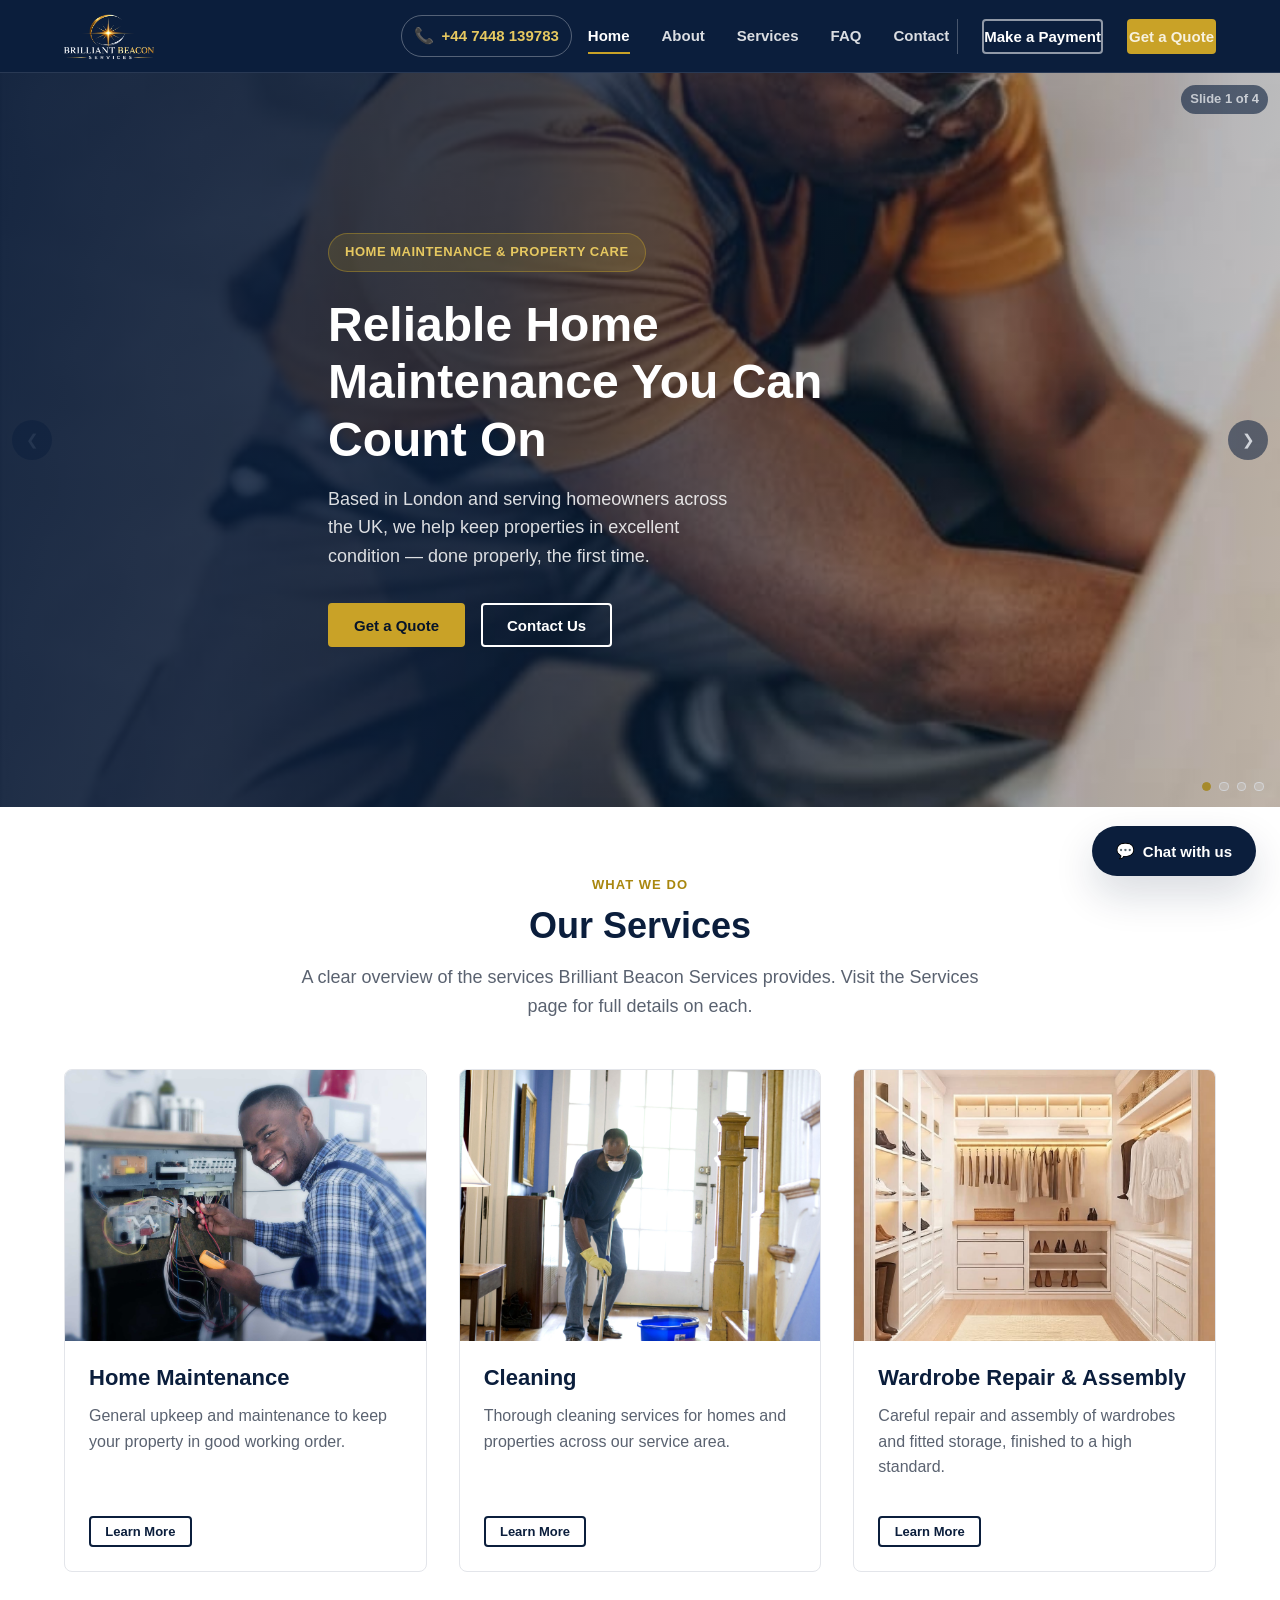
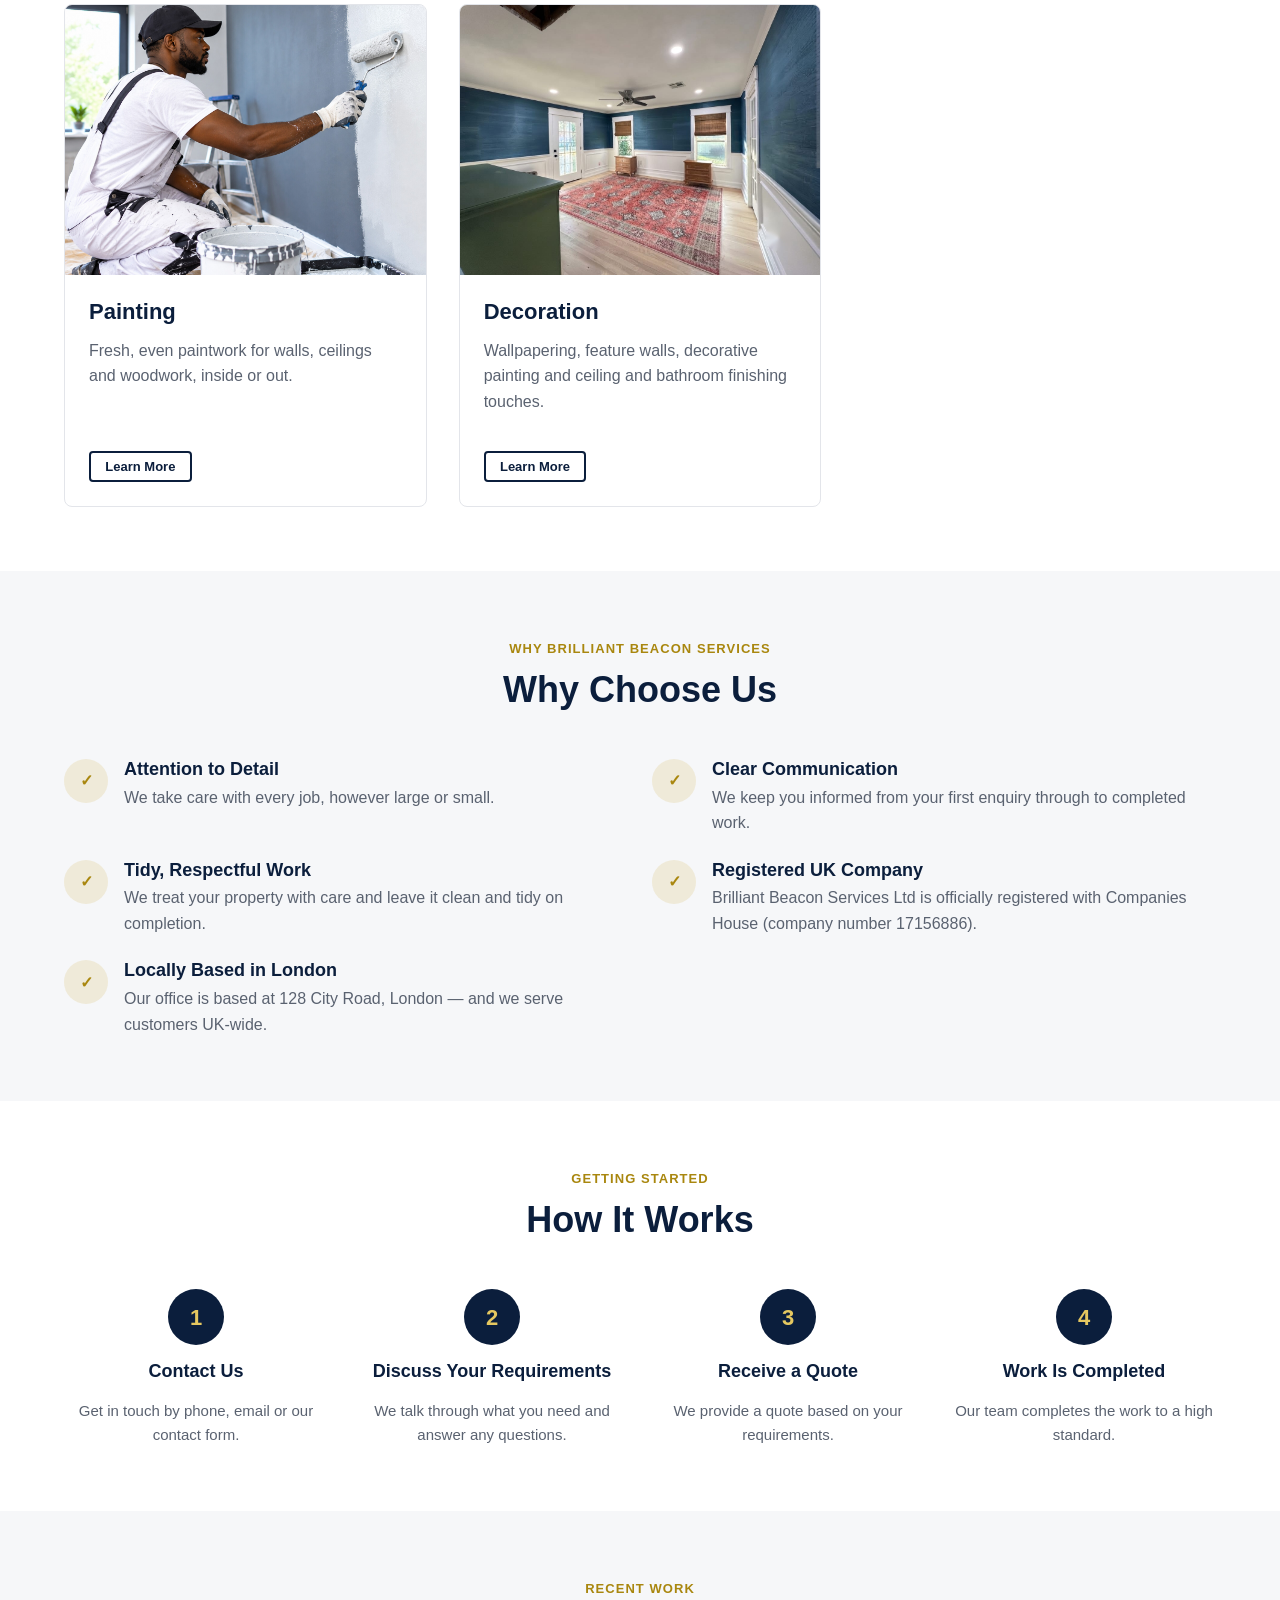
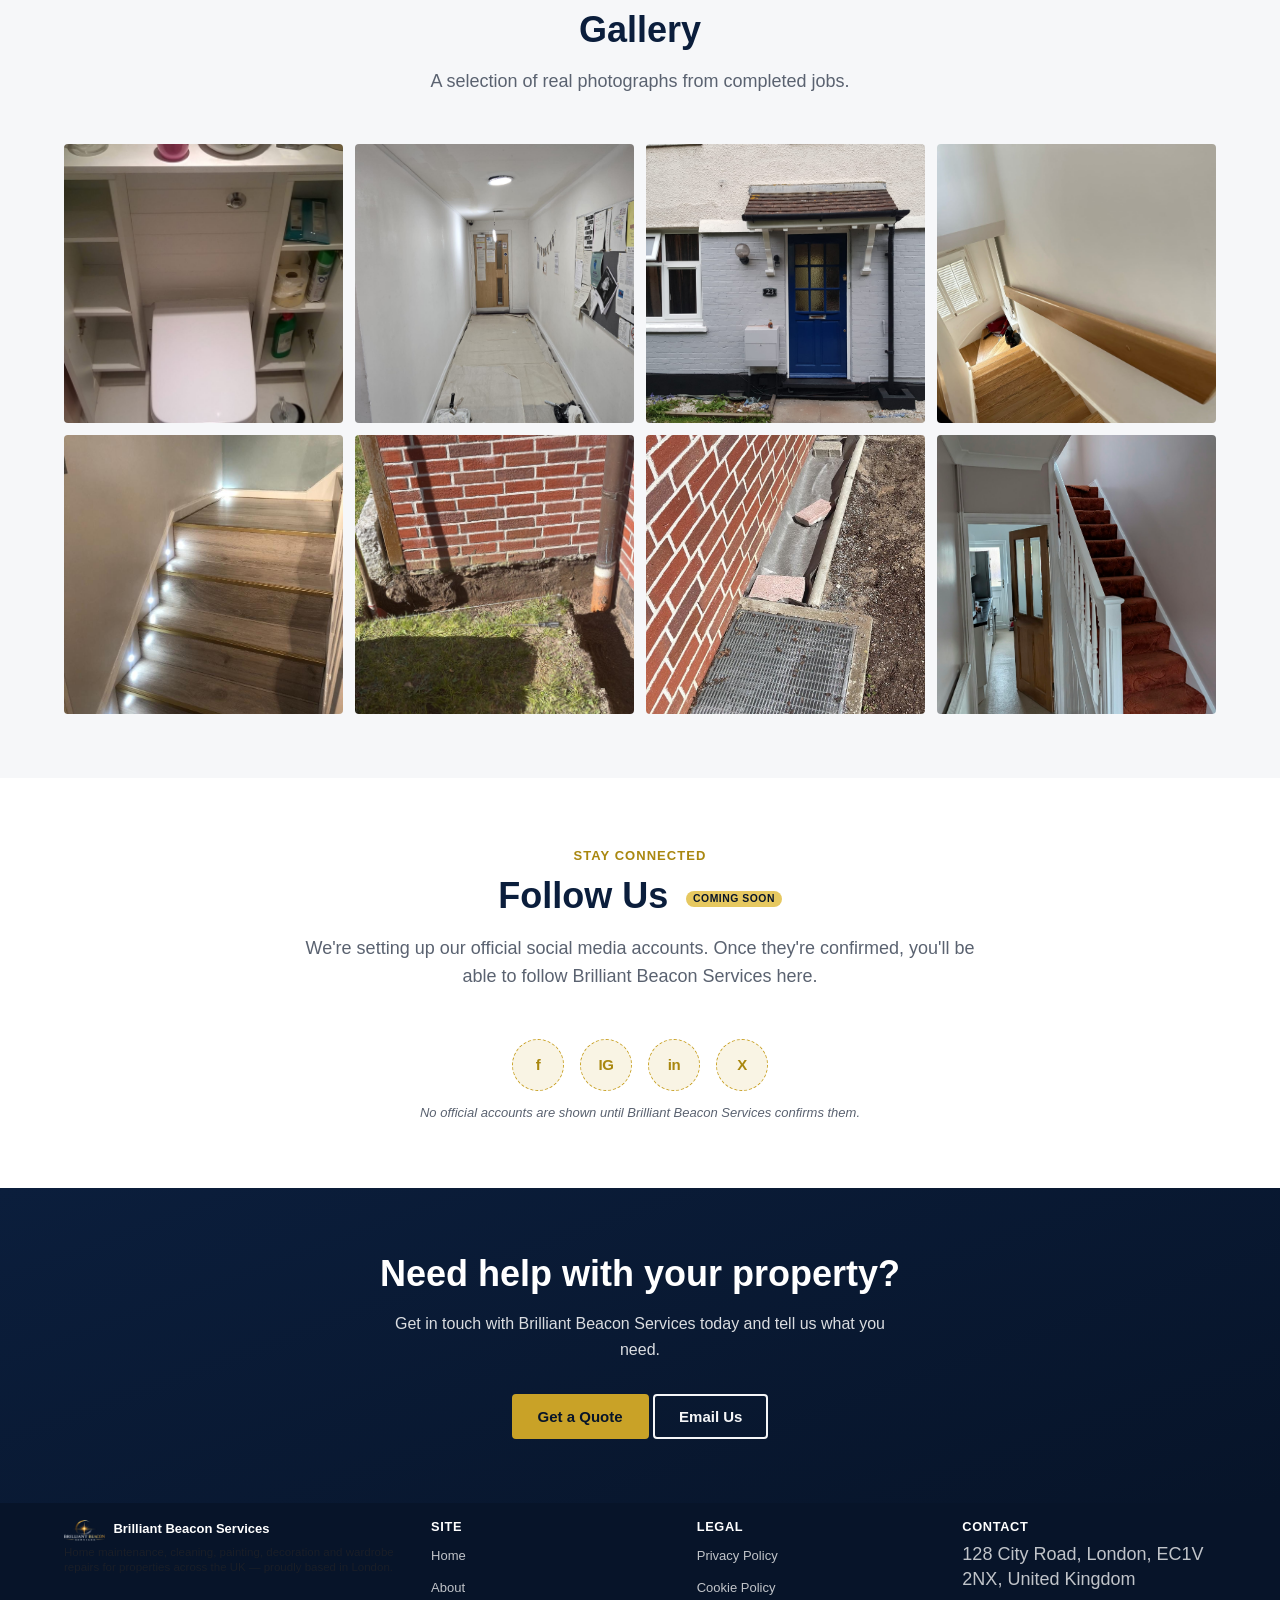
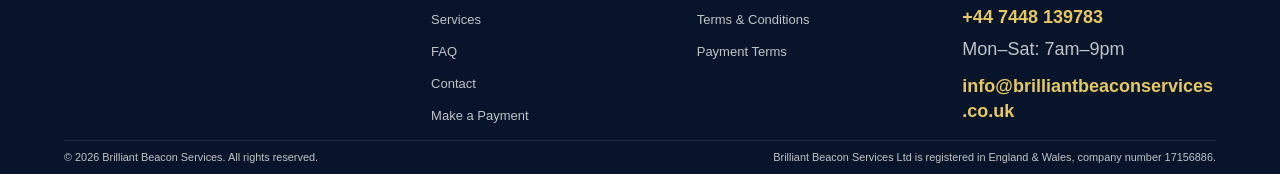
==== commit f9e58d96: "Strengthen local London SEO signals while keeping UK-wide service area - JSON-LD: areaServed is now " ====
--- a/index.html
+++ b/index.html
@@ -1,445 +1,474 @@
-<!DOCTYPE html>
-<html lang="en-GB">
-<head>
-<meta charset="UTF-8">
-<meta name="viewport" content="width=device-width, initial-scale=1.0, viewport-fit=cover">
-<title>Brilliant Beacon Services | Home Maintenance, Cleaning, Painting &amp; More</title>
-<meta name="description" content="Brilliant Beacon Services provides home maintenance, cleaning, painting, decoration and wardrobe repair &amp; assembly for properties across the UK. Get a free quote today.">
-<link rel="canonical" href="https://brilliantbeaconservices.co.uk/">
-
-<!-- Open Graph -->
-<meta property="og:type" content="website">
-<meta property="og:site_name" content="Brilliant Beacon Services">
-<meta property="og:title" content="Brilliant Beacon Services | Home Maintenance, Cleaning, Painting & More">
-<meta property="og:description" content="Home maintenance, cleaning, painting, decoration and wardrobe repair & assembly for properties across the UK. Get a free quote today.">
-<meta property="og:url" content="https://brilliantbeaconservices.co.uk/">
-<meta property="og:image" content="https://brilliantbeaconservices.co.uk/images/logo/brilliant-beacon-logo.jpg">
-<meta name="twitter:card" content="summary_large_image">
-
-<link rel="icon" href="images/logo/brilliant-beacon-logo.jpg">
-
-<!-- Fonts: Montserrat for headings/buttons, Lato for body text -->
-<link rel="preconnect" href="https://fonts.googleapis.com">
-<link rel="preconnect" href="https://fonts.gstatic.com" crossorigin>
-<link href="https://fonts.googleapis.com/css2?family=Montserrat:wght@600;700&family=Lato:wght@400;700&display=swap" rel="stylesheet">
-
-<link rel="stylesheet" href="css/style.css">
-<link rel="stylesheet" href="css/responsive.css">
-
-<!-- Structured data: LocalBusiness. -->
-<script type="application/ld+json">
-{
-  "@context": "https://schema.org",
-  "@type": "HomeAndConstructionBusiness",
-  "name": "Brilliant Beacon Services",
-  "legalName": "Brilliant Beacon Services Ltd",
-  "url": "https://brilliantbeaconservices.co.uk/",
-  "logo": "https://brilliantbeaconservices.co.uk/images/logo/brilliant-beacon-logo.jpg",
-  "email": "info@brilliantbeaconservices.co.uk",
-  "telephone": "+447448139783",
-  "areaServed": "United Kingdom",
-  "address": {
-    "@type": "PostalAddress",
-    "streetAddress": "128 City Road",
-    "addressLocality": "London",
-    "postalCode": "EC1V 2NX",
-    "addressCountry": "GB"
-  },
-  "openingHoursSpecification": {
-    "@type": "OpeningHoursSpecification",
-    "dayOfWeek": ["Monday", "Tuesday", "Wednesday", "Thursday", "Friday", "Saturday"],
-    "opens": "07:00",
-    "closes": "21:00"
-  }
-}
-</script>
-
-<!-- Plausible Analytics: cookie-free, no personal data collected, no consent banner required under UK PECR/GDPR. -->
-<script defer data-domain="brilliantbeaconservices.co.uk" src="https://plausible.io/js/script.js"></script>
-</head>
-<body>
-<a class="skip-link" href="#main">Skip to main content</a>
-
-<header class="site-header">
-  <div class="container header-inner">
-    <a class="brand" href="index.html">
-      <img src="images/logo/brilliant-beacon-logo-header.png" alt="Brilliant Beacon Services logo">
-      <span class="visually-hidden">Brilliant Beacon Services</span>
-    </a>
-
-    <a class="header-phone" href="tel:+447448139783" aria-label="Call Brilliant Beacon Services on +44 7448 139783"><span class="header-phone-icon" aria-hidden="true">📞</span><span class="header-phone-text">+44 7448 139783</span></a>
-
-    <button class="nav-toggle" aria-expanded="false" aria-controls="main-nav" aria-label="Open menu">
-      <span class="bar"></span><span class="bar"></span><span class="bar"></span>
-    </button>
-
-    <nav class="main-nav" id="main-nav" aria-label="Primary">
-      <ul>
-        <li><a href="index.html" aria-current="page">Home</a></li>
-        <li><a href="about.html">About</a></li>
-        <li><a href="services.html">Services</a></li>
-        <li><a href="faq.html">FAQ</a></li>
-        <li><a href="contact.html">Contact</a></li>
-      </ul>
-      <div class="nav-cta">
-        <a class="btn btn-secondary on-light btn-sm" href="payment.html">Make a Payment</a>
-        <a class="btn btn-primary btn-sm" href="contact.html">Get a Quote</a>
-      </div>
-    </nav>
-  </div>
-  <div class="nav-backdrop"></div>
-</header>
-
-<main id="main">
-
-  <!-- HERO -->
-  <section class="hero hero-fullbleed">
-    <div class="hero-slider" id="hero-slider" aria-roledescription="carousel" aria-label="Examples of our work">
-      <div class="hero-slides">
-        <figure class="hero-slide is-active">
-          <img src="images/hero/hero-home-maintenance-cabinet-repair.jpg" alt="Home maintenance technician repairing a kitchen cabinet using a toolkit." style="object-position: center 40%;">
-          <figcaption>Home Maintenance</figcaption>
-        </figure>
-        <figure class="hero-slide">
-          <img src="images/services/cleaning-spray-bottle.jpg" alt="Cleaner wearing rubber gloves, holding a spray bottle and cloth, ready to clean a room.">
-          <figcaption>Cleaning</figcaption>
-        </figure>
-        <figure class="hero-slide">
-          <img src="images/hero/hero-wardrobe-walkin-closet.jpg" alt="Beautifully finished walk-in wardrobe with fitted shelving, drawers and a full-length mirror.">
-          <figcaption>Wardrobe Repair &amp; Assembly</figcaption>
-        </figure>
-        <figure class="hero-slide">
-          <img src="images/hero/hero-painting-roller-house.jpg" alt="Painter holding a roller in front of a house ready for exterior painting work.">
-          <figcaption>Painting</figcaption>
-        </figure>
-      </div>
-      <button type="button" class="hero-slider-btn prev" aria-label="Previous slide" aria-controls="hero-slider">&#10094;</button>
-      <button type="button" class="hero-slider-btn next" aria-label="Next slide" aria-controls="hero-slider">&#10095;</button>
-      <div class="hero-slider-counter" id="hero-slider-counter" aria-live="polite">Slide 1 of 4</div>
-      <div class="hero-slider-dots" role="tablist" aria-label="Choose slide"></div>
-    </div>
-    <div class="hero-overlay"></div>
-    <div class="container hero-content">
-      <div class="hero-text-slide is-active" data-slide="0">
-        <span class="hero-badge">Home Maintenance &amp; Property Care</span>
-        <h1>Reliable Home Maintenance You Can Count On</h1>
-        <p class="lead">From general upkeep to bigger property projects, we help homeowners keep their properties in excellent condition — done properly, the first time.</p>
-        <div class="hero-actions">
-          <a class="btn btn-primary" href="contact.html">Get a Quote</a>
-          <a class="btn btn-secondary" href="contact.html">Contact Us</a>
-        </div>
-      </div>
-      <div class="hero-text-slide" data-slide="1">
-        <span class="hero-badge">Cleaning Services</span>
-        <h1>Thorough Cleaning For Homes &amp; Properties</h1>
-        <p class="lead">A clean, well-kept property makes all the difference — we offer thorough cleaning services for homes and properties across our service area.</p>
-        <div class="hero-actions">
-          <a class="btn btn-primary" href="contact.html">Get a Quote</a>
-          <a class="btn btn-secondary" href="contact.html">Contact Us</a>
-        </div>
-      </div>
-      <div class="hero-text-slide" data-slide="2">
-        <span class="hero-badge">Wardrobe Repair &amp; Assembly</span>
-        <h1>Wardrobes Fixed, Fitted and Finished Properly</h1>
-        <p class="lead">From flat-pack assembly to fixing doors, hinges and runners, we get your wardrobes and fitted storage working — and looking — the way they should.</p>
-        <div class="hero-actions">
-          <a class="btn btn-primary" href="contact.html">Get a Quote</a>
-          <a class="btn btn-secondary" href="contact.html">Contact Us</a>
-        </div>
-      </div>
-      <div class="hero-text-slide" data-slide="3">
-        <span class="hero-badge">Painting</span>
-        <h1>Careful, Tidy Painting You Can Trust</h1>
-        <p class="lead">Fresh, even coverage for walls, ceilings and woodwork, inside or out, carried out with attention to detail and respect for your home.</p>
-        <div class="hero-actions">
-          <a class="btn btn-primary" href="contact.html">Get a Quote</a>
-          <a class="btn btn-secondary" href="contact.html">Contact Us</a>
-        </div>
-      </div>
-    </div>
-  </section>
-
-  <!-- SERVICES -->
-  <section id="services">
-    <div class="container">
-      <div class="section-header">
-        <span class="eyebrow">What we do</span>
-        <h2>Our Services</h2>
-        <p>A clear overview of the services Brilliant Beacon Services provides. Visit the Services page for full details on each.</p>
-      </div>
-
-      <div class="grid grid-5">
-        <article class="card">
-          <div class="card-media"><img src="images/services/home-maintenance-appliance-repair.jpg" alt="Technician using a multimeter to test wiring on an open appliance control panel as part of a home maintenance job."></div>
-          <div class="card-body">
-            <h3>Home Maintenance</h3>
-            <p>General upkeep and maintenance to keep your property in good working order.</p>
-            <div class="card-actions">
-              <a class="btn btn-secondary on-light btn-sm" href="services.html#home-maintenance">Learn More</a>
-            </div>
-          </div>
-        </article>
-
-        <article class="card">
-          <div class="card-media"><img src="images/services/cleaning-hallway-mop.jpg" alt="Cleaner mopping a hallway floor, wearing gloves and a dust mask, with a bucket beside them."></div>
-          <div class="card-body">
-            <h3>Cleaning</h3>
-            <p>Thorough cleaning services for homes and properties across our service area.</p>
-            <div class="card-actions">
-              <a class="btn btn-secondary on-light btn-sm" href="services.html#cleaning">Learn More</a>
-            </div>
-          </div>
-        </article>
-
-        <article class="card">
-          <div class="card-media"><img src="images/services/wardrobe-walkin-closet-shoes-drawers.jpg" alt="Fitted walk-in wardrobe with shoe shelving, hanging rails and drawer units."></div>
-          <div class="card-body">
-            <h3>Wardrobe Repair &amp; Assembly</h3>
-            <p>Careful repair and assembly of wardrobes and fitted storage, finished to a high standard.</p>
-            <div class="card-actions">
-              <a class="btn btn-secondary on-light btn-sm" href="services.html#wardrobe-repair-assembly">Learn More</a>
-            </div>
-          </div>
-        </article>
-
-        <article class="card">
-          <div class="card-media"><img src="images/services/painting-wall-roller.jpg" alt="Decorator using a roller to apply paint to an interior wall."></div>
-          <div class="card-body">
-            <h3>Painting</h3>
-            <p>Fresh, even paintwork for walls, ceilings and woodwork, inside or out.</p>
-            <div class="card-actions">
-              <a class="btn btn-secondary on-light btn-sm" href="services.html#painting">Learn More</a>
-            </div>
-          </div>
-        </article>
-
-        <article class="card">
-          <div class="card-media"><img src="images/services/decoration-blue-accent-wall-room.jpg" alt="Freshly decorated room with a textured blue feature wall, white wainscoting and wood flooring."></div>
-          <div class="card-body">
-            <h3>Decoration</h3>
-            <p>Wallpapering, feature walls, decorative painting and ceiling and bathroom finishing touches.</p>
-            <div class="card-actions">
-              <a class="btn btn-secondary on-light btn-sm" href="services.html#decoration">Learn More</a>
-            </div>
-          </div>
-        </article>
-      </div>
-    </div>
-  </section>
-
-  <!-- WHY CHOOSE US -->
-  <section class="section-alt">
-    <div class="container">
-      <div class="section-header">
-        <span class="eyebrow">Why Brilliant Beacon Services</span>
-        <h2>Why Choose Us</h2>
-      </div>
-      <ul class="feature-list grid grid-2">
-        <li class="feature-item">
-          <span class="feature-icon" aria-hidden="true">✓</span>
-          <div>
-            <h3>Attention to Detail</h3>
-            <p>We take care with every job, however large or small.</p>
-          </div>
-        </li>
-        <li class="feature-item">
-          <span class="feature-icon" aria-hidden="true">✓</span>
-          <div>
-            <h3>Clear Communication</h3>
-            <p>We keep you informed from your first enquiry through to completed work.</p>
-          </div>
-        </li>
-        <li class="feature-item">
-          <span class="feature-icon" aria-hidden="true">✓</span>
-          <div>
-            <h3>Tidy, Respectful Work</h3>
-            <p>We treat your property with care and leave it clean and tidy on completion.</p>
-          </div>
-        </li>
-        <li class="feature-item">
-          <span class="feature-icon" aria-hidden="true">✓</span>
-          <div>
-            <h3>Registered UK Company</h3>
-            <p>Brilliant Beacon Services Ltd is officially registered with Companies House (company number 17156886).</p>
-          </div>
-        </li>
-      </ul>
-    </div>
-  </section>
-
-  <!-- HOW IT WORKS -->
-  <section>
-    <div class="container">
-      <div class="section-header">
-        <span class="eyebrow">Getting Started</span>
-        <h2>How It Works</h2>
-      </div>
-      <ol class="steps">
-        <li class="step"><h3>Contact Us</h3><p>Get in touch by phone, email or our contact form.</p></li>
-        <li class="step"><h3>Discuss Your Requirements</h3><p>We talk through what you need and answer any questions.</p></li>
-        <li class="step"><h3>Receive a Quote</h3><p>We provide a quote based on your requirements.</p></li>
-        <li class="step"><h3>Work Is Completed</h3><p>Our team completes the work to a high standard.</p></li>
-      </ol>
-    </div>
-  </section>
-
-  <!-- GALLERY -->
-  <section class="section-alt" id="gallery">
-    <div class="container">
-      <div class="section-header">
-        <span class="eyebrow">Recent Work</span>
-        <h2>Gallery</h2>
-        <p>A selection of real photographs from completed jobs.</p>
-      </div>
-
-      <div class="gallery-grid" id="gallery-grid">
-        <button class="gallery-item" data-full="images/services/home-maintenance-bathroom-cabinet.jpg" data-caption="Built-in bathroom cabinetry.">
-          <img src="images/services/home-maintenance-bathroom-cabinet.jpg" alt="Built-in bathroom storage cabinet around a toilet." loading="lazy">
-        </button>
-        <button class="gallery-item" data-full="images/before-after/hallway-after.jpg" data-caption="Communal hallway, freshly painted.">
-          <img src="images/before-after/hallway-after.jpg" alt="Communal hallway freshly painted white and grey." loading="lazy">
-        </button>
-        <button class="gallery-item" data-full="images/gallery/painted-front-door-brickwork.jpg" data-caption="Painted exterior brickwork and front door.">
-          <img src="images/gallery/painted-front-door-brickwork.jpg" alt="Painted grey brickwork and blue front door on a UK home." loading="lazy">
-        </button>
-        <button class="gallery-item" data-full="images/gallery/staircase-interior.jpg" data-caption="Interior staircase.">
-          <img src="images/gallery/staircase-interior.jpg" alt="Interior staircase with wooden handrail and plantation shutters." loading="lazy">
-        </button>
-        <button class="gallery-item" data-full="images/gallery/gallery-staircase-led-lighting.jpg" data-caption="Staircase refit with LED step lighting.">
-          <img src="images/gallery/gallery-staircase-led-lighting.jpg" alt="Staircase fitted with new wood-effect treads, brass edging strips and LED step lights." loading="lazy">
-        </button>
-        <button class="gallery-item" data-full="images/gallery/gallery-brick-wall-construction.jpg" data-caption="New garden brick wall under construction.">
-          <img src="images/gallery/gallery-brick-wall-construction.jpg" alt="New brick garden wall being built, with the foundation trench still exposed alongside it." loading="lazy">
-        </button>
-        <button class="gallery-item" data-full="images/gallery/gallery-drainage-groundworks.jpg" data-caption="Drainage and paving groundworks.">
-          <img src="images/gallery/gallery-drainage-groundworks.jpg" alt="Drainage channel and paving slabs being prepared alongside a brick wall." loading="lazy">
-        </button>
-        <button class="gallery-item" data-full="images/gallery/gallery-staircase-hallway.jpg" data-caption="Freshly painted staircase and hallway.">
-          <img src="images/gallery/gallery-staircase-hallway.jpg" alt="Staircase and hallway with freshly painted white woodwork and walls." loading="lazy">
-        </button>
-      </div>
-    </div>
-  </section>
-
-  <!-- FOLLOW US -->
-  <section id="follow-us">
-    <div class="container">
-      <div class="section-header">
-        <span class="eyebrow">Stay Connected</span>
-        <h2>Follow Us <span class="coming-soon-badge">Coming Soon</span></h2>
-        <p>We're setting up our official social media accounts. Once they're confirmed, you'll be able to follow Brilliant Beacon Services here.</p>
-      </div>
-      <ul class="social-links-pending social-links-center" aria-label="Social media accounts, coming soon">
-        <li><span class="social-icon-section" aria-hidden="true">f</span><span class="visually-hidden">Facebook — coming soon</span></li>
-        <li><span class="social-icon-section" aria-hidden="true">IG</span><span class="visually-hidden">Instagram — coming soon</span></li>
-        <li><span class="social-icon-section" aria-hidden="true">in</span><span class="visually-hidden">LinkedIn — coming soon</span></li>
-        <li><span class="social-icon-section" aria-hidden="true">X</span><span class="visually-hidden">X (Twitter) — coming soon</span></li>
-      </ul>
-      <p class="social-links-note social-links-note-center">No official accounts are shown until Brilliant Beacon Services confirms them.</p>
-    </div>
-  </section>
-
-  <!-- CTA -->
-  <section class="section-dark cta-band">
-    <div class="container">
-      <h2>Need help with your property?</h2>
-      <p>Get in touch with Brilliant Beacon Services today and tell us what you need.</p>
-      <div class="hero-actions">
-        <a class="btn btn-primary" href="contact.html">Get a Quote</a>
-        <a class="btn btn-secondary" href="mailto:info@brilliantbeaconservices.co.uk">Email Us</a>
-      </div>
-    </div>
-  </section>
-
-</main>
-
-<footer class="site-footer" id="footer">
-  <div class="container">
-    <div class="footer-grid">
-      <div>
-        <div class="footer-brand">
-          <img src="images/logo/brilliant-beacon-logo-header.png" alt="Brilliant Beacon Services logo">
-          <span>Brilliant Beacon Services</span>
-        </div>
-        <p>Home maintenance, cleaning, painting, decoration and wardrobe repairs for properties across the UK.</p>
-      </div>
-      <div>
-        <h4>Site</h4>
-        <ul>
-          <li><a href="index.html">Home</a></li>
-          <li><a href="about.html">About</a></li>
-          <li><a href="services.html">Services</a></li>
-          <li><a href="faq.html">FAQ</a></li>
-          <li><a href="contact.html">Contact</a></li>
-          <li><a href="payment.html">Make a Payment</a></li>
-        </ul>
-      </div>
-      <div>
-        <h4>Legal</h4>
-        <ul>
-          <li><a href="privacy.html">Privacy Policy</a></li>
-          <li><a href="cookies.html">Cookie Policy</a></li>
-          <li><a href="terms.html">Terms &amp; Conditions</a></li>
-          <li><a href="payment-terms.html">Payment Terms</a></li>
-        </ul>
-      </div>
-      <div>
-        <h4>Contact</h4>
-        <ul>
-          <li class="footer-contact-text">128 City Road, London, EC1V 2NX, United Kingdom</li><li><a href="tel:+447448139783" class="footer-contact-highlight">+44 7448 139783</a></li><li class="footer-contact-text">Mon–Sat: 7am–9pm</li>
-          <li><a href="mailto:info@brilliantbeaconservices.co.uk" class="footer-contact-highlight">info@<wbr>brilliantbeaconservices<wbr>.co.uk</a></li>
-        </ul>
-      </div>
-    </div>
-    <div class="footer-bottom">
-      <span>&copy; <span id="year"></span> Brilliant Beacon Services. All rights reserved.</span>
-      <span>Brilliant Beacon Services Ltd is registered in England &amp; Wales, company number 17156886.</span>
-    </div>
-  </div>
-</footer>
-
-<!-- Lightbox -->
-<div class="lightbox" id="lightbox" hidden role="dialog" aria-modal="true" aria-label="Image viewer">
-  <button class="lightbox-close" id="lightbox-close" aria-label="Close image viewer">&times;</button>
-  <button class="lightbox-nav lightbox-prev" id="lightbox-prev" aria-label="Previous image">&larr;</button>
-  <div class="lightbox-content">
-    <img id="lightbox-img" src="" alt="">
-    <p class="lightbox-caption" id="lightbox-caption"></p>
-  </div>
-  <button class="lightbox-nav lightbox-next" id="lightbox-next" aria-label="Next image">&rarr;</button>
-</div>
-
-<!-- Chatbot -->
-<button class="chat-launcher" id="chat-launcher" aria-haspopup="dialog" aria-expanded="false" aria-controls="chat-window">
-  <span aria-hidden="true">💬</span><span class="label">Chat with us</span>
-</button>
-
-<section class="chat-window" id="chat-window" hidden role="dialog" aria-modal="false" aria-labelledby="chat-title">
-  <header class="chat-header">
-    <strong id="chat-title">Brilliant Beacon Services</strong>
-    <div class="chat-header-actions">
-      <button id="chat-clear" type="button" aria-label="Clear conversation" title="Clear conversation">🗑</button>
-      <button id="chat-close" type="button" aria-label="Close chat">&times;</button>
-    </div>
-  </header>
-  <div class="chat-messages" id="chat-messages" role="log" aria-live="polite">
-    <div class="chat-message bot">Hello! 👋 How can we help you today?</div>
-  </div>
-  <div class="chat-quick-actions">
-    <a class="btn btn-secondary on-light btn-sm" href="contact.html">Contact the Team</a>
-    <a class="btn btn-secondary on-light btn-sm" href="contact.html">Request a Quote</a>
-  </div>
-  <form class="chat-input-row" id="chat-form">
-    <label for="chat-input" class="visually-hidden">Type your message</label>
-    <textarea id="chat-input" rows="1" placeholder="Type your message..." required></textarea>
-    <button type="submit" aria-label="Send message">➤</button>
-  </form>
-  <p class="chat-footer-note">Our assistant uses information about Brilliant Beacon Services only and can't guarantee prices or availability. For anything urgent, please use the Contact page.</p>
-</section>
-
-<script src="js/navigation.js" defer></script>
-<script src="js/main.js" defer></script>
-<script src="js/hero-slider.js" defer></script>
-<script src="js/chatbot.js" defer></script>
-</body>
-</html>
+<!DOCTYPE html>
+<html lang="en-GB">
+<head>
+<meta charset="UTF-8">
+<meta name="viewport" content="width=device-width, initial-scale=1.0, viewport-fit=cover">
+<title>Brilliant Beacon Services | Home Maintenance &amp; Cleaning in London</title>
+<meta name="description" content="Brilliant Beacon Services is a London-based home maintenance, cleaning, painting, decoration and wardrobe repair &amp; assembly business, serving properties across the UK. Get a free quote today.">
+<link rel="canonical" href="https://brilliantbeaconservices.co.uk/">
+
+<!-- Open Graph -->
+<meta property="og:type" content="website">
+<meta property="og:site_name" content="Brilliant Beacon Services">
+<meta property="og:title" content="Brilliant Beacon Services | Home Maintenance & Cleaning in London">
+<meta property="og:description" content="London-based home maintenance, cleaning, painting, decoration and wardrobe repair & assembly, serving properties across the UK. Get a free quote today.">
+<meta property="og:url" content="https://brilliantbeaconservices.co.uk/">
+<meta property="og:image" content="https://brilliantbeaconservices.co.uk/images/logo/brilliant-beacon-logo.jpg">
+<meta name="twitter:card" content="summary_large_image">
+
+<link rel="icon" href="/favicon.ico" sizes="any">
+<link rel="icon" type="image/png" sizes="32x32" href="/images/logo/favicon-32.png">
+<link rel="icon" type="image/png" sizes="16x16" href="/images/logo/favicon-16.png">
+<link rel="apple-touch-icon" sizes="180x180" href="/images/logo/apple-touch-icon.png">
+<link rel="manifest" href="/site.webmanifest">
+<meta name="theme-color" content="#0b1e3c">
+<meta name="apple-mobile-web-app-capable" content="yes">
+<meta name="apple-mobile-web-app-status-bar-style" content="black-translucent">
+<meta name="apple-mobile-web-app-title" content="Brilliant Beacon">
+
+<!-- Fonts: Montserrat for headings/buttons, Lato for body text -->
+<link rel="preconnect" href="https://fonts.googleapis.com">
+<link rel="preconnect" href="https://fonts.gstatic.com" crossorigin>
+<link href="https://fonts.googleapis.com/css2?family=Montserrat:wght@600;700&family=Lato:wght@400;700&display=swap" rel="stylesheet">
+
+<link rel="stylesheet" href="css/style.css">
+<link rel="stylesheet" href="css/responsive.css">
+
+<!-- Structured data: LocalBusiness. -->
+<script type="application/ld+json">
+{
+  "@context": "https://schema.org",
+  "@type": "HomeAndConstructionBusiness",
+  "name": "Brilliant Beacon Services",
+  "legalName": "Brilliant Beacon Services Ltd",
+  "url": "https://brilliantbeaconservices.co.uk/",
+  "logo": "https://brilliantbeaconservices.co.uk/images/logo/brilliant-beacon-logo.jpg",
+  "image": "https://brilliantbeaconservices.co.uk/images/logo/brilliant-beacon-logo.jpg",
+  "email": "info@brilliantbeaconservices.co.uk",
+  "telephone": "+447448139783",
+  "priceRange": "££",
+  "areaServed": [
+    { "@type": "City", "name": "London" },
+    { "@type": "Country", "name": "United Kingdom" }
+  ],
+  "address": {
+    "@type": "PostalAddress",
+    "streetAddress": "128 City Road",
+    "addressLocality": "London",
+    "postalCode": "EC1V 2NX",
+    "addressCountry": "GB"
+  },
+  "geo": {
+    "@type": "GeoCoordinates",
+    "latitude": 51.5279,
+    "longitude": -0.0906
+  },
+  "hasMap": "https://www.google.com/maps/search/?api=1&query=128+City+Road+London+EC1V+2NX",
+  "openingHoursSpecification": {
+    "@type": "OpeningHoursSpecification",
+    "dayOfWeek": ["Monday", "Tuesday", "Wednesday", "Thursday", "Friday", "Saturday"],
+    "opens": "07:00",
+    "closes": "21:00"
+  }
+}
+</script>
+
+<!-- Plausible Analytics: cookie-free, no personal data collected, no consent banner required under UK PECR/GDPR. -->
+<script defer data-domain="brilliantbeaconservices.co.uk" src="https://plausible.io/js/script.js"></script>
+<!-- Cloudflare Web Analytics -->
+<script type='module' src='https://static.cloudflareinsights.com/beacon.min.js' data-cf-beacon='{"token": "106e333c2b1341048448f47aedfb4e5a"}'></script>
+<!-- End Cloudflare Web Analytics -->
+</head>
+<body>
+<a class="skip-link" href="#main">Skip to main content</a>
+
+<header class="site-header">
+  <div class="container header-inner">
+    <a class="brand" href="index.html">
+      <img src="images/logo/brilliant-beacon-logo-header.png" alt="Brilliant Beacon Services logo">
+      <span class="visually-hidden">Brilliant Beacon Services</span>
+    </a>
+
+    <a class="header-phone" href="tel:+447448139783" aria-label="Call Brilliant Beacon Services on +44 7448 139783"><span class="header-phone-icon" aria-hidden="true">📞</span><span class="header-phone-text">+44 7448 139783</span></a>
+
+    <button class="nav-toggle" aria-expanded="false" aria-controls="main-nav" aria-label="Open menu">
+      <span class="bar"></span><span class="bar"></span><span class="bar"></span>
+    </button>
+
+    <nav class="main-nav" id="main-nav" aria-label="Primary">
+      <ul>
+        <li><a href="index.html" aria-current="page">Home</a></li>
+        <li><a href="about.html">About</a></li>
+        <li><a href="services.html">Services</a></li>
+        <li><a href="faq.html">FAQ</a></li>
+        <li><a href="contact.html">Contact</a></li>
+      </ul>
+      <div class="nav-cta">
+        <a class="btn btn-secondary on-light btn-sm" href="payment.html">Make a Payment</a>
+        <a class="btn btn-primary btn-sm" href="contact.html">Get a Quote</a>
+      </div>
+    </nav>
+  </div>
+  <div class="nav-backdrop"></div>
+</header>
+
+<main id="main">
+
+  <!-- HERO -->
+  <section class="hero hero-fullbleed">
+    <div class="hero-slider" id="hero-slider" aria-roledescription="carousel" aria-label="Examples of our work">
+      <div class="hero-slides">
+        <figure class="hero-slide is-active">
+          <img src="images/hero/hero-home-maintenance-cabinet-repair.jpg" alt="Home maintenance technician repairing a kitchen cabinet using a toolkit." style="object-position: center 40%;">
+          <figcaption>Home Maintenance</figcaption>
+        </figure>
+        <figure class="hero-slide">
+          <img src="images/services/cleaning-spray-bottle.jpg" alt="Cleaner wearing rubber gloves, holding a spray bottle and cloth, ready to clean a room.">
+          <figcaption>Cleaning</figcaption>
+        </figure>
+        <figure class="hero-slide">
+          <img src="images/hero/hero-wardrobe-walkin-closet.jpg" alt="Beautifully finished walk-in wardrobe with fitted shelving, drawers and a full-length mirror.">
+          <figcaption>Wardrobe Repair &amp; Assembly</figcaption>
+        </figure>
+        <figure class="hero-slide">
+          <img src="images/hero/hero-painting-roller-house.jpg" alt="Painter holding a roller in front of a house ready for exterior painting work.">
+          <figcaption>Painting</figcaption>
+        </figure>
+      </div>
+      <button type="button" class="hero-slider-btn prev" aria-label="Previous slide" aria-controls="hero-slider">&#10094;</button>
+      <button type="button" class="hero-slider-btn next" aria-label="Next slide" aria-controls="hero-slider">&#10095;</button>
+      <div class="hero-slider-counter" id="hero-slider-counter" aria-live="polite">Slide 1 of 4</div>
+      <div class="hero-slider-dots" role="tablist" aria-label="Choose slide"></div>
+    </div>
+    <div class="hero-overlay"></div>
+    <div class="container hero-content">
+      <div class="hero-text-slide is-active" data-slide="0">
+        <span class="hero-badge">Home Maintenance &amp; Property Care</span>
+        <h1>Reliable Home Maintenance You Can Count On</h1>
+        <p class="lead">Based in London and serving homeowners across the UK, we help keep properties in excellent condition — done properly, the first time.</p>
+        <div class="hero-actions">
+          <a class="btn btn-primary" href="contact.html">Get a Quote</a>
+          <a class="btn btn-secondary" href="contact.html">Contact Us</a>
+        </div>
+      </div>
+      <div class="hero-text-slide" data-slide="1">
+        <span class="hero-badge">Cleaning Services</span>
+        <h1>Thorough Cleaning For Homes &amp; Properties</h1>
+        <p class="lead">A clean, well-kept property makes all the difference — we offer thorough cleaning services for homes and properties across our service area.</p>
+        <div class="hero-actions">
+          <a class="btn btn-primary" href="contact.html">Get a Quote</a>
+          <a class="btn btn-secondary" href="contact.html">Contact Us</a>
+        </div>
+      </div>
+      <div class="hero-text-slide" data-slide="2">
+        <span class="hero-badge">Wardrobe Repair &amp; Assembly</span>
+        <h1>Wardrobes Fixed, Fitted and Finished Properly</h1>
+        <p class="lead">From flat-pack assembly to fixing doors, hinges and runners, we get your wardrobes and fitted storage working — and looking — the way they should.</p>
+        <div class="hero-actions">
+          <a class="btn btn-primary" href="contact.html">Get a Quote</a>
+          <a class="btn btn-secondary" href="contact.html">Contact Us</a>
+        </div>
+      </div>
+      <div class="hero-text-slide" data-slide="3">
+        <span class="hero-badge">Painting</span>
+        <h1>Careful, Tidy Painting You Can Trust</h1>
+        <p class="lead">Fresh, even coverage for walls, ceilings and woodwork, inside or out, carried out with attention to detail and respect for your home.</p>
+        <div class="hero-actions">
+          <a class="btn btn-primary" href="contact.html">Get a Quote</a>
+          <a class="btn btn-secondary" href="contact.html">Contact Us</a>
+        </div>
+      </div>
+    </div>
+  </section>
+
+  <!-- SERVICES -->
+  <section id="services">
+    <div class="container">
+      <div class="section-header">
+        <span class="eyebrow">What we do</span>
+        <h2>Our Services</h2>
+        <p>A clear overview of the services Brilliant Beacon Services provides. Visit the Services page for full details on each.</p>
+      </div>
+
+      <div class="grid grid-5">
+        <article class="card">
+          <div class="card-media"><img src="images/services/home-maintenance-appliance-repair.jpg" alt="Technician using a multimeter to test wiring on an open appliance control panel as part of a home maintenance job."></div>
+          <div class="card-body">
+            <h3>Home Maintenance</h3>
+            <p>General upkeep and maintenance to keep your property in good working order.</p>
+            <div class="card-actions">
+              <a class="btn btn-secondary on-light btn-sm" href="services.html#home-maintenance">Learn More</a>
+            </div>
+          </div>
+        </article>
+
+        <article class="card">
+          <div class="card-media"><img src="images/services/cleaning-hallway-mop.jpg" alt="Cleaner mopping a hallway floor, wearing gloves and a dust mask, with a bucket beside them."></div>
+          <div class="card-body">
+            <h3>Cleaning</h3>
+            <p>Thorough cleaning services for homes and properties across our service area.</p>
+            <div class="card-actions">
+              <a class="btn btn-secondary on-light btn-sm" href="services.html#cleaning">Learn More</a>
+            </div>
+          </div>
+        </article>
+
+        <article class="card">
+          <div class="card-media"><img src="images/services/wardrobe-walkin-closet-shoes-drawers.jpg" alt="Fitted walk-in wardrobe with shoe shelving, hanging rails and drawer units."></div>
+          <div class="card-body">
+            <h3>Wardrobe Repair &amp; Assembly</h3>
+            <p>Careful repair and assembly of wardrobes and fitted storage, finished to a high standard.</p>
+            <div class="card-actions">
+              <a class="btn btn-secondary on-light btn-sm" href="services.html#wardrobe-repair-assembly">Learn More</a>
+            </div>
+          </div>
+        </article>
+
+        <article class="card">
+          <div class="card-media"><img src="images/services/painting-wall-roller.jpg" alt="Decorator using a roller to apply paint to an interior wall."></div>
+          <div class="card-body">
+            <h3>Painting</h3>
+            <p>Fresh, even paintwork for walls, ceilings and woodwork, inside or out.</p>
+            <div class="card-actions">
+              <a class="btn btn-secondary on-light btn-sm" href="services.html#painting">Learn More</a>
+            </div>
+          </div>
+        </article>
+
+        <article class="card">
+          <div class="card-media"><img src="images/services/decoration-blue-accent-wall-room.jpg" alt="Freshly decorated room with a textured blue feature wall, white wainscoting and wood flooring."></div>
+          <div class="card-body">
+            <h3>Decoration</h3>
+            <p>Wallpapering, feature walls, decorative painting and ceiling and bathroom finishing touches.</p>
+            <div class="card-actions">
+              <a class="btn btn-secondary on-light btn-sm" href="services.html#decoration">Learn More</a>
+            </div>
+          </div>
+        </article>
+      </div>
+    </div>
+  </section>
+
+  <!-- WHY CHOOSE US -->
+  <section class="section-alt">
+    <div class="container">
+      <div class="section-header">
+        <span class="eyebrow">Why Brilliant Beacon Services</span>
+        <h2>Why Choose Us</h2>
+      </div>
+      <ul class="feature-list grid grid-2">
+        <li class="feature-item">
+          <span class="feature-icon" aria-hidden="true">✓</span>
+          <div>
+            <h3>Attention to Detail</h3>
+            <p>We take care with every job, however large or small.</p>
+          </div>
+        </li>
+        <li class="feature-item">
+          <span class="feature-icon" aria-hidden="true">✓</span>
+          <div>
+            <h3>Clear Communication</h3>
+            <p>We keep you informed from your first enquiry through to completed work.</p>
+          </div>
+        </li>
+        <li class="feature-item">
+          <span class="feature-icon" aria-hidden="true">✓</span>
+          <div>
+            <h3>Tidy, Respectful Work</h3>
+            <p>We treat your property with care and leave it clean and tidy on completion.</p>
+          </div>
+        </li>
+        <li class="feature-item">
+          <span class="feature-icon" aria-hidden="true">✓</span>
+          <div>
+            <h3>Registered UK Company</h3>
+            <p>Brilliant Beacon Services Ltd is officially registered with Companies House (company number 17156886).</p>
+          </div>
+        </li>
+        <li class="feature-item">
+          <span class="feature-icon" aria-hidden="true">✓</span>
+          <div>
+            <h3>Locally Based in London</h3>
+            <p>Our office is based at 128 City Road, London — and we serve customers UK-wide.</p>
+          </div>
+        </li>
+      </ul>
+    </div>
+  </section>
+
+  <!-- HOW IT WORKS -->
+  <section>
+    <div class="container">
+      <div class="section-header">
+        <span class="eyebrow">Getting Started</span>
+        <h2>How It Works</h2>
+      </div>
+      <ol class="steps">
+        <li class="step"><h3>Contact Us</h3><p>Get in touch by phone, email or our contact form.</p></li>
+        <li class="step"><h3>Discuss Your Requirements</h3><p>We talk through what you need and answer any questions.</p></li>
+        <li class="step"><h3>Receive a Quote</h3><p>We provide a quote based on your requirements.</p></li>
+        <li class="step"><h3>Work Is Completed</h3><p>Our team completes the work to a high standard.</p></li>
+      </ol>
+    </div>
+  </section>
+
+  <!-- GALLERY -->
+  <section class="section-alt" id="gallery">
+    <div class="container">
+      <div class="section-header">
+        <span class="eyebrow">Recent Work</span>
+        <h2>Gallery</h2>
+        <p>A selection of real photographs from completed jobs.</p>
+      </div>
+
+      <div class="gallery-grid" id="gallery-grid">
+        <button class="gallery-item" data-full="images/services/home-maintenance-bathroom-cabinet.jpg" data-caption="Built-in bathroom cabinetry.">
+          <img src="images/services/home-maintenance-bathroom-cabinet.jpg" alt="Built-in bathroom storage cabinet around a toilet." loading="lazy">
+        </button>
+        <button class="gallery-item" data-full="images/before-after/hallway-after.jpg" data-caption="Communal hallway, freshly painted.">
+          <img src="images/before-after/hallway-after.jpg" alt="Communal hallway freshly painted white and grey." loading="lazy">
+        </button>
+        <button class="gallery-item" data-full="images/gallery/painted-front-door-brickwork.jpg" data-caption="Painted exterior brickwork and front door.">
+          <img src="images/gallery/painted-front-door-brickwork.jpg" alt="Painted grey brickwork and blue front door on a UK home." loading="lazy">
+        </button>
+        <button class="gallery-item" data-full="images/gallery/staircase-interior.jpg" data-caption="Interior staircase.">
+          <img src="images/gallery/staircase-interior.jpg" alt="Interior staircase with wooden handrail and plantation shutters." loading="lazy">
+        </button>
+        <button class="gallery-item" data-full="images/gallery/gallery-staircase-led-lighting.jpg" data-caption="Staircase refit with LED step lighting.">
+          <img src="images/gallery/gallery-staircase-led-lighting.jpg" alt="Staircase fitted with new wood-effect treads, brass edging strips and LED step lights." loading="lazy">
+        </button>
+        <button class="gallery-item" data-full="images/gallery/gallery-brick-wall-construction.jpg" data-caption="New garden brick wall under construction.">
+          <img src="images/gallery/gallery-brick-wall-construction.jpg" alt="New brick garden wall being built, with the foundation trench still exposed alongside it." loading="lazy">
+        </button>
+        <button class="gallery-item" data-full="images/gallery/gallery-drainage-groundworks.jpg" data-caption="Drainage and paving groundworks.">
+          <img src="images/gallery/gallery-drainage-groundworks.jpg" alt="Drainage channel and paving slabs being prepared alongside a brick wall." loading="lazy">
+        </button>
+        <button class="gallery-item" data-full="images/gallery/gallery-staircase-hallway.jpg" data-caption="Freshly painted staircase and hallway.">
+          <img src="images/gallery/gallery-staircase-hallway.jpg" alt="Staircase and hallway with freshly painted white woodwork and walls." loading="lazy">
+        </button>
+      </div>
+    </div>
+  </section>
+
+  <!-- FOLLOW US -->
+  <section id="follow-us">
+    <div class="container">
+      <div class="section-header">
+        <span class="eyebrow">Stay Connected</span>
+        <h2>Follow Us <span class="coming-soon-badge">Coming Soon</span></h2>
+        <p>We're setting up our official social media accounts. Once they're confirmed, you'll be able to follow Brilliant Beacon Services here.</p>
+      </div>
+      <ul class="social-links-pending social-links-center" aria-label="Social media accounts, coming soon">
+        <li><span class="social-icon-section" aria-hidden="true">f</span><span class="visually-hidden">Facebook — coming soon</span></li>
+        <li><span class="social-icon-section" aria-hidden="true">IG</span><span class="visually-hidden">Instagram — coming soon</span></li>
+        <li><span class="social-icon-section" aria-hidden="true">in</span><span class="visually-hidden">LinkedIn — coming soon</span></li>
+        <li><span class="social-icon-section" aria-hidden="true">X</span><span class="visually-hidden">X (Twitter) — coming soon</span></li>
+      </ul>
+      <p class="social-links-note social-links-note-center">No official accounts are shown until Brilliant Beacon Services confirms them.</p>
+    </div>
+  </section>
+
+  <!-- CTA -->
+  <section class="section-dark cta-band">
+    <div class="container">
+      <h2>Need help with your property?</h2>
+      <p>Get in touch with Brilliant Beacon Services today and tell us what you need.</p>
+      <div class="hero-actions">
+        <a class="btn btn-primary" href="contact.html">Get a Quote</a>
+        <a class="btn btn-secondary" href="mailto:info@brilliantbeaconservices.co.uk">Email Us</a>
+      </div>
+    </div>
+  </section>
+
+</main>
+
+<footer class="site-footer" id="footer">
+  <div class="container">
+    <div class="footer-grid">
+      <div>
+        <div class="footer-brand">
+          <img src="images/logo/brilliant-beacon-logo-header.png" alt="Brilliant Beacon Services logo">
+          <span>Brilliant Beacon Services</span>
+        </div>
+        <p>Home maintenance, cleaning, painting, decoration and wardrobe repairs for properties across the UK — proudly based in London.</p>
+      </div>
+      <div>
+        <h4>Site</h4>
+        <ul>
+          <li><a href="index.html">Home</a></li>
+          <li><a href="about.html">About</a></li>
+          <li><a href="services.html">Services</a></li>
+          <li><a href="faq.html">FAQ</a></li>
+          <li><a href="contact.html">Contact</a></li>
+          <li><a href="payment.html">Make a Payment</a></li>
+        </ul>
+      </div>
+      <div>
+        <h4>Legal</h4>
+        <ul>
+          <li><a href="privacy.html">Privacy Policy</a></li>
+          <li><a href="cookies.html">Cookie Policy</a></li>
+          <li><a href="terms.html">Terms &amp; Conditions</a></li>
+          <li><a href="payment-terms.html">Payment Terms</a></li>
+        </ul>
+      </div>
+      <div>
+        <h4>Contact</h4>
+        <ul>
+          <li class="footer-contact-text">128 City Road, London, EC1V 2NX, United Kingdom</li><li><a href="tel:+447448139783" class="footer-contact-highlight">+44 7448 139783</a></li><li class="footer-contact-text">Mon–Sat: 7am–9pm</li>
+          <li><a href="mailto:info@brilliantbeaconservices.co.uk" class="footer-contact-highlight">info@<wbr>brilliantbeaconservices<wbr>.co.uk</a></li>
+        </ul>
+      </div>
+    </div>
+    <div class="footer-bottom">
+      <span>&copy; <span id="year"></span> Brilliant Beacon Services. All rights reserved.</span>
+      <span>Brilliant Beacon Services Ltd is registered in England &amp; Wales, company number 17156886.</span>
+    </div>
+  </div>
+</footer>
+
+<!-- Lightbox -->
+<div class="lightbox" id="lightbox" hidden role="dialog" aria-modal="true" aria-label="Image viewer">
+  <button class="lightbox-close" id="lightbox-close" aria-label="Close image viewer">&times;</button>
+  <button class="lightbox-nav lightbox-prev" id="lightbox-prev" aria-label="Previous image">&larr;</button>
+  <div class="lightbox-content">
+    <img id="lightbox-img" src="" alt="">
+    <p class="lightbox-caption" id="lightbox-caption"></p>
+  </div>
+  <button class="lightbox-nav lightbox-next" id="lightbox-next" aria-label="Next image">&rarr;</button>
+</div>
+
+<!-- Chatbot -->
+<button class="chat-launcher" id="chat-launcher" aria-haspopup="dialog" aria-expanded="false" aria-controls="chat-window">
+  <span aria-hidden="true">💬</span><span class="label">Chat with us</span>
+</button>
+
+<section class="chat-window" id="chat-window" hidden role="dialog" aria-modal="false" aria-labelledby="chat-title">
+  <header class="chat-header">
+    <strong id="chat-title">Brilliant Beacon Services</strong>
+    <div class="chat-header-actions">
+      <button id="chat-clear" type="button" aria-label="Clear conversation" title="Clear conversation">🗑</button>
+      <button id="chat-close" type="button" aria-label="Close chat">&times;</button>
+    </div>
+  </header>
+  <div class="chat-messages" id="chat-messages" role="log" aria-live="polite">
+    <div class="chat-message bot">Hello! 👋 How can we help you today?</div>
+  </div>
+  <div class="chat-quick-actions">
+    <a class="btn btn-secondary on-light btn-sm" href="contact.html">Contact the Team</a>
+    <a class="btn btn-secondary on-light btn-sm" href="contact.html">Request a Quote</a>
+  </div>
+  <form class="chat-input-row" id="chat-form">
+    <label for="chat-input" class="visually-hidden">Type your message</label>
+    <textarea id="chat-input" rows="1" placeholder="Type your message..." required></textarea>
+    <button type="submit" aria-label="Send message">➤</button>
+  </form>
+  <p class="chat-footer-note">Our assistant uses information about Brilliant Beacon Services only and can't guarantee prices or availability. For anything urgent, please use the Contact page.</p>
+</section>
+
+<script src="js/navigation.js" defer></script>
+<script src="js/main.js" defer></script>
+<script src="js/hero-slider.js" defer></script>
+<script src="js/chatbot.js" defer></script>
+</body>
+</html>
